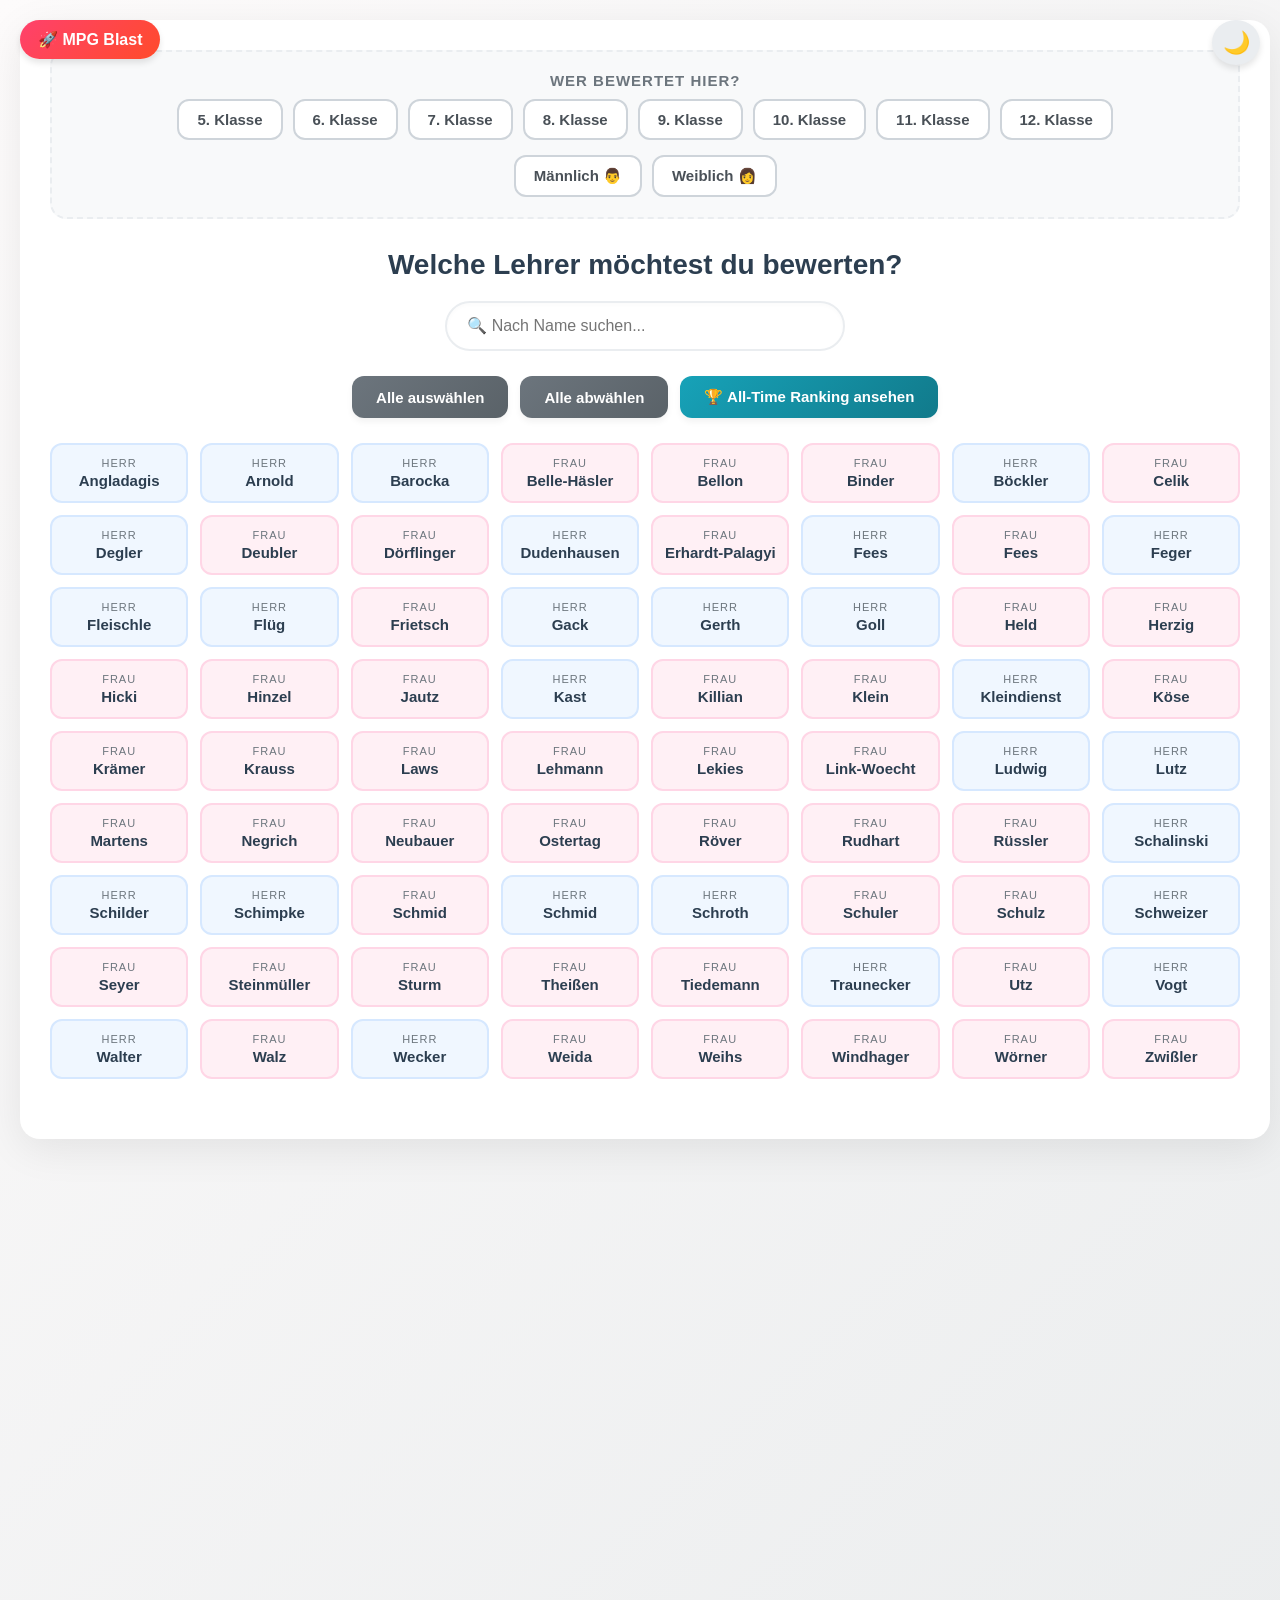
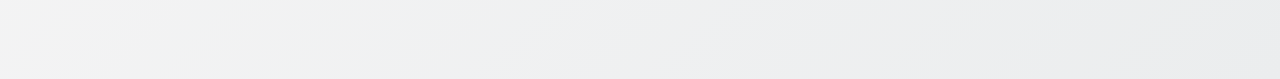
==== index.html @ b7e06cb5 "unlimited verläufe, add mpg blast, verlauf lsöchen ist puknte löschen MPG Blast Button: Oben links w" ====
<!DOCTYPE html>
<html lang="de">
<head>
    <meta charset="UTF-8">
    <meta name="viewport" content="width=device-width, initial-scale=1.0">
    <title>Lehrerranking MPG</title>
    <style>
        /* Modernes Basis-Design */
        body { 
            font-family: 'Segoe UI', Tahoma, Geneva, Verdana, sans-serif; 
            background: linear-gradient(135deg, #fdfbfb 0%, #ebedee 100%); 
            color: #333;
            text-align: center; 
            margin: 0; 
            padding: 20px; 
            padding-bottom: 60vh; 
            min-height: 100vh;
            transition: background 0.3s, color 0.3s;
        }
        
        .container { 
            max-width: 1500px; 
            width: 96%;
            background: white; 
            margin: auto; 
            padding: 30px; 
            border-radius: 20px; 
            box-shadow: 0 10px 40px rgba(0,0,0,0.08); 
            position: relative;
            transition: background 0.3s, box-shadow 0.3s;
        }

        #mpg-blast-link {
            position: absolute; top: 20px; left: 20px; text-decoration: none; font-weight: bold;
            background: linear-gradient(135deg, #ff416c, #ff4b2b); color: white;
            padding: 10px 18px; border-radius: 25px; box-shadow: 0 4px 6px rgba(0,0,0,0.1);
            transition: transform 0.3s, box-shadow 0.3s; z-index: 100;
        }
        #mpg-blast-link:hover { transform: scale(1.05); box-shadow: 0 6px 15px rgba(255, 65, 108, 0.3); }

        #dark-mode-toggle {
            position: absolute; top: 20px; right: 20px; border-radius: 50%; 
            width: 45px; height: 45px; border: none; background: #eaedf0; 
            font-size: 22px; cursor: pointer; transition: all 0.3s; 
            box-shadow: 0 4px 6px rgba(0,0,0,0.1); display: flex;
            align-items: center; justify-content: center; z-index: 100;
        }
        #dark-mode-toggle:hover { transform: scale(1.1); }
        
        h2 { color: #2c3e50; font-size: 28px; margin-bottom: 20px; margin-top: 10px; transition: color 0.3s;}

        /* Bewerter-Profil direkte Auswahl */
        .profile-section {
            background: #f8f9fa;
            border-radius: 16px;
            padding: 20px;
            margin-bottom: 30px;
            border: 2px dashed #eaedf0;
            transition: all 0.3s;
        }

        .profile-title { font-weight: 800; color: #6c757d; margin-bottom: 10px; font-size: 15px; text-transform: uppercase; letter-spacing: 1px; }
        
        .profile-group { display: flex; flex-wrap: wrap; justify-content: center; gap: 10px; margin-bottom: 15px; }
        .profile-group:last-child { margin-bottom: 0; }

        .profile-btn {
            padding: 10px 18px;
            font-size: 15px;
            font-weight: bold;
            color: #495057;
            background: #fff;
            border: 2px solid #ced4da;
            border-radius: 12px;
            cursor: pointer;
            transition: all 0.2s ease;
            user-select: none;
            -webkit-tap-highlight-color: transparent;
        }

        .profile-btn:hover { border-color: #adb5bd; transform: translateY(-2px); }
        .profile-btn.active {
            background: #007bff; color: white; border-color: #007bff;
            box-shadow: 0 4px 10px rgba(0,123,255,0.2);
        }

        /* Suchleiste mit X */
        .search-wrapper { position: relative; max-width: 400px; margin: 0 auto 25px auto; }
        #search-input {
            width: 100%; padding: 14px 40px 14px 20px; font-size: 16px; box-sizing: border-box;
            border: 2px solid #eaedf0; border-radius: 30px; outline: none;
            transition: all 0.3s ease; box-shadow: inset 0 2px 4px rgba(0,0,0,0.02);
        }
        #search-input:focus { border-color: #007bff; box-shadow: 0 0 15px rgba(0,123,255,0.15); }
        #clear-search {
            position: absolute; right: 15px; top: 50%; transform: translateY(-50%);
            font-size: 20px; color: #adb5bd; cursor: pointer; display: none;
            transition: color 0.2s; user-select: none;
        }
        #clear-search:hover { color: #dc3545; }

        /* Auswahl-Bereich */
        #selection-section { display: block; }
        .controls { margin-bottom: 25px; display: flex; justify-content: center; flex-wrap: wrap; gap: 12px; }
        
        .teacher-grid { display: grid; grid-template-columns: repeat(auto-fill, minmax(130px, 1fr)); gap: 12px; text-align: left; margin-bottom: 30px; }
        .teacher-item { padding: 12px 10px; border-radius: 12px; border: 2px solid transparent; display: flex; flex-direction: column; align-items: center; justify-content: center; gap: 3px; cursor: pointer; transition: transform 0.2s ease, box-shadow 0.2s ease, background 0.3s, border-color 0.3s; user-select: none; position: relative; -webkit-tap-highlight-color: transparent; }
        .teacher-item.male { background: #f0f7ff; border-color: #d6e8ff; }
        .teacher-item.female { background: #fff0f5; border-color: #ffd6e6; }
        @media (hover: hover) { .teacher-item:hover { transform: translateY(-2px); box-shadow: 0 4px 8px rgba(0,0,0,0.05); } }
        .teacher-item.male.selected { border-color: #007bff; background: #e0f0ff; box-shadow: 0 4px 12px rgba(0,123,255,0.2); }
        .teacher-item.female.selected { border-color: #e83e8c; background: #ffe6f0; box-shadow: 0 4px 12px rgba(232,62,140,0.2); }
        .teacher-item input[type="checkbox"] { display: none; }
        .teacher-prefix { font-size: 11px; color: #6c757d; text-transform: uppercase; letter-spacing: 1px; }
        .teacher-lastname { font-size: 15px; font-weight: 800; color: #2c3e50; text-align: center; word-break: break-word; transition: color 0.3s; }

        /* Ranking-Bereich */
        #ranking-section { display: none; margin-top: 40px; padding-top: 30px; border-top: 2px dashed #eaedf0; transition: border-color 0.3s; }
        
        .progress-container { width: 100%; max-width: 600px; height: 16px; background: #eaedf0; border-radius: 8px; margin: 0 auto 25px auto; overflow: hidden; box-shadow: inset 0 2px 5px rgba(0,0,0,0.05); transition: background 0.3s; }
        .progress-bar-fill { height: 100%; width: 0%; background: linear-gradient(90deg, #28a745, #34ce57); transition: width 0.4s cubic-bezier(0.25, 0.8, 0.25, 1); border-radius: 8px; }

        .battle-arena { display: flex; justify-content: center; align-items: stretch; gap: 35px; margin-top: 20px; opacity: 1; transition: opacity 0.3s ease; }
        .card { width: 45%; max-width: 450px; background: #fff; border: 2px solid #f8f9fa; border-radius: 20px; padding: 25px; box-shadow: 0 10px 30px rgba(0,0,0,0.06); display: flex; flex-direction: column; justify-content: space-between; transition: all 0.3s; }
        .big-name-display { height: 200px; display: flex; flex-direction: column; align-items: center; justify-content: center; border-radius: 16px; margin-bottom: 25px; border: 2px solid transparent; padding: 15px; transition: transform 0.2s ease, background 0.3s, border-color 0.3s; }
        .big-name-display.male { background: linear-gradient(135deg, #f0f7ff, #e0f0ff); border-color: #b8d4ff; }
        .big-name-display.female { background: linear-gradient(135deg, #fff0f5, #ffe6f0); border-color: #ffb8d4; }
        .big-name-display .prefix { font-size: 16px; color: #6c757d; margin-bottom: 5px; text-transform: uppercase; letter-spacing: 2px; }
        .big-name-display .last-name { font-size: 34px; font-weight: 900; color: #2c3e50; text-align: center; word-break: break-word; line-height: 1.1; transition: color 0.3s; }
        .big-name-display.male .last-name { color: #0056b3; }
        .big-name-display.female .last-name { color: #c2185b; }
        .flash-green { box-shadow: 0 0 35px rgba(40, 167, 69, 0.4) !important; transform: scale(1.03); border-color: #28a745 !important; }
        .vs { font-size: 28px; font-weight: 900; color: #adb5bd; display: flex; align-items: center; padding: 0 10px; transition: color 0.3s;}
        
        button { padding: 12px 24px; font-size: 15px; font-weight: bold; cursor: pointer; border: none; border-radius: 12px; transition: all 0.2s ease; outline: none; box-shadow: 0 4px 6px rgba(0,0,0,0.05); -webkit-tap-highlight-color: transparent; }
        @media (hover: hover) { button:hover { transform: translateY(-2px); } }
        .btn-vote { background: linear-gradient(135deg, #007bff, #0056b3); color: white; width: 100%; padding: 18px; font-size: 20px; margin-top: auto; border-radius: 14px; }
        @media (hover: hover) { .btn-vote:hover { box-shadow: 0 6px 15px rgba(0,123,255,0.3); } }
        .btn-secondary { background: linear-gradient(135deg, #6c757d, #5a6268); color: white; }
        .btn-info { background: linear-gradient(135deg, #17a2b8, #117a8b); color: white; }
        .btn-warning { background: linear-gradient(135deg, #ffc107, #e0a800); color: #333; }
        .btn-success { background: linear-gradient(135deg, #28a745, #1e7e34); color: white; }
        @media (hover: hover) { .btn-success:hover { box-shadow: 0 6px 15px rgba(40,167,69,0.3); } }
        .btn-danger { background: linear-gradient(135deg, #dc3545, #c82333); color: white; }
        
        .action-buttons { margin-top: 35px; display: flex; justify-content: center; flex-wrap: wrap; gap: 15px; }
        .action-buttons button { padding: 15px 25px; font-size: 16px; }

        /* Ergebnisse Layout */
        #results-screen { display: none; }
        .results-wrapper { display: flex; gap: 40px; align-items: flex-start; margin-top: 20px; text-align: left; }
        @media (max-width: 1050px) {
            .results-wrapper { flex-direction: column; }
            .battle-arena { flex-direction: column; align-items: center; }
            .card { width: 100%; max-width: 100%; }
            .top10-sidebar { width: 100%; flex: auto; }
        }

        /* Top 10 Sidebar modernisiert */
        .top10-sidebar {
            flex: 0 0 450px; background: #fffdf5; border: 4px solid #ffd700; 
            border-radius: 20px; padding: 25px; box-shadow: 0 10px 30px rgba(255, 215, 0, 0.15); box-sizing: border-box; transition: all 0.3s;
        }
        .top10-sidebar h3 { color: #b8860b; margin-top: 0; border-bottom: 2px solid #fdeaa8; padding-bottom: 15px; text-align: center; font-size: 22px; transition: all 0.3s;}
        
        .top10-list { list-style: none; padding: 0; margin: 0; }
        .top10-list li {
            display: flex; align-items: center; justify-content: space-between;
            padding: 14px 15px; border: 1px solid #eaedf0; gap: 10px; font-weight: bold;
            border-radius: 12px; margin-bottom: 10px; background: #ffffff; 
            box-shadow: 0 2px 8px rgba(0,0,0,0.02); transition: all 0.3s;
        }
        .top10-list li:last-child { margin-bottom: 0; }
        
        .top10-list li.rank-1 { border: 2px solid #ffd700; background: linear-gradient(135deg, #fffcf0, #ffffff); margin-bottom: 20px; padding: 18px 15px; transform: scale(1.02); box-shadow: 0 6px 15px rgba(255, 215, 0, 0.2); }
        .top10-list li.rank-2 { border-left: 5px solid #c0c0c0; margin-bottom: 15px; }
        .top10-list li.rank-3 { border-left: 5px solid #cd7f32; margin-bottom: 20px; }

        .top10-list .rank { font-size: 16px; width: 45px; text-align: left; color: #b8860b; }
        .top10-list li.rank-1 .rank { font-size: 22px; } 
        .top10-list .name { flex-grow: 1; font-size: 16px; transition: color 0.3s;}
        .top10-list li.rank-1 .name { font-size: 18px; color: #855a00; }
        
        .top10-list .stats { display: flex; gap: 8px; font-size: 14px; padding: 5px 0; align-items: center;}
        .stat-wins { display: inline-block; width: 45px; text-align: left; color: #28a745; }
        .stat-losses { display: inline-block; width: 45px; text-align: left; color: #dc3545; }
        .stat-quote { display: inline-block; width: 45px; text-align: right; color: #2c3e50; font-weight: 900; }

        /* HAUPTTABELLE */
        .full-list-main {
            flex: 1; background: #fff; border: 1px solid #eaedf0; border-radius: 16px;
            padding: 25px; width: 100%; box-sizing: border-box; box-shadow: 0 4px 15px rgba(0,0,0,0.03); overflow-x: auto;
            transition: all 0.3s ease;
        }

        .all-time-glow {
            border: 3px solid #ffd700 !important;
            background: linear-gradient(180deg, #fffdf5 0%, #ffffff 100%) !important;
            animation: subtleGlow 2.5s infinite alternate;
        }
        @keyframes subtleGlow {
            from { box-shadow: 0 0 15px rgba(255, 215, 0, 0.15); }
            to { box-shadow: 0 0 35px rgba(255, 215, 0, 0.35); }
        }
        
        .results-table { width: 100%; border-collapse: separate; border-spacing: 0 6px; margin-top: 10px; table-layout: fixed; }
        
        .results-table th, .results-table td {
            box-sizing: border-box; padding: 14px 8px; text-align: center; vertical-align: middle; 
            overflow: hidden; text-overflow: ellipsis; white-space: nowrap; transition: background 0.3s, color 0.3s, border-color 0.3s;
        }
        
        .results-table th { 
            background: #f8f9fa; color: #6c757d; font-size: 14px; font-weight: bold;
            border-top: 1px solid #eaedf0; border-bottom: 1px solid #eaedf0; cursor: default; 
        }
        
        .results-table th.sortable { cursor: pointer; }
        .results-table th.sortable:not(.active-sort):hover { background: #e9ecef; color: #333; }
        
        .results-table th.active-sort { background: #e0f0ff; color: #007bff; font-weight: 900; border-color: #b8daff;}
        .results-table th.active-sort:hover { background: #e0f0ff; color: #007bff; }
        .results-table th.active-sort.desc::after { content: ' ↓'; font-size: 14px; } 
        .results-table th.active-sort.asc::after { content: ' ↑'; font-size: 14px; } 

        .results-table th.name-header { text-align: left; padding-left: 15px; }
        .results-table th:first-child { border-left: 1px solid #eaedf0; border-top-left-radius: 10px; border-bottom-left-radius: 10px; }
        .results-table th:last-child { border-right: 1px solid #eaedf0; border-top-right-radius: 10px; border-bottom-right-radius: 10px; }
        
        .results-table td { 
            background: #ffffff; border-top: 1px solid #eaedf0; border-bottom: 1px solid #eaedf0; 
            font-size: 16px; font-weight: 600; color: #2c3e50; 
        }
        .results-table td.name-col { text-align: left; padding-left: 15px; font-size: 17px; } 
        
        .results-table td:first-child { border-left: 1px solid #eaedf0; border-top-left-radius: 10px; border-bottom-left-radius: 10px; font-weight: bold; color: #6c757d;}
        .results-table td:last-child { border-right: 1px solid #eaedf0; border-top-right-radius: 10px; border-bottom-right-radius: 10px; }
        
        .results-table tbody tr { transition: transform 0.2s ease, box-shadow 0.2s ease; }
        .results-table tbody tr:hover { transform: translateY(-2px); box-shadow: 0 6px 15px rgba(0,0,0,0.06); position: relative; z-index: 10; }
        
        .results-table tr.rank-row-1 td { background: #fffcf0; border-color: #fdeaa8; }
        .results-table tr.rank-row-1 td:first-child { border-left: 6px solid #ffd700; }
        .results-table tr.rank-row-1 td.name-col { color: #b8860b; font-weight: 900; font-size: 19px; }

        .results-table tr.rank-row-2 td { background: #f8f9fa; border-color: #e9ecef; }
        .results-table tr.rank-row-2 td:first-child { border-left: 6px solid #c0c0c0; }

        .results-table tr.rank-row-3 td { background: #fffaf6; border-color: #fcece0; }
        .results-table tr.rank-row-3 td:first-child { border-left: 6px solid #cd7f32; }

        .score-positive { color: #28a745; } .score-negative { color: #dc3545; } .score-neutral { color: #6c757d; }

        @media (max-width: 768px) {
            .results-table th, .results-table td { padding: 12px 4px; font-size: 13px; }
            .results-table td.name-col { font-size: 14px; padding-left: 8px;}
            .results-table tr.rank-row-1 td.name-col { font-size: 15px; }
            .hide-mobile { display: none; } 
        }

        /* Admin Bereich */
        #admin-screen { display: none; text-align: left; }
        .admin-grid { display: grid; grid-template-columns: repeat(auto-fill, minmax(300px, 1fr)); gap: 15px; margin-bottom: 30px; max-height: 50vh; overflow-y: auto; padding-right: 10px; }
        .admin-item { background: #f8f9fa; padding: 15px; border-radius: 12px; display: flex; flex-direction: column; gap: 8px; border: 1px solid #dee2e6; transition: background 0.3s, border-color 0.3s;}
        .admin-item input[type="text"], .admin-item input[type="number"] { padding: 10px; border: 1px solid #ccc; border-radius: 8px; font-size: 14px; outline: none; transition: background 0.3s, color 0.3s, border-color 0.3s;}
        .admin-item input[type="text"] { width: calc(100% - 22px); }
        .admin-item input[type="number"] { padding: 8px; width: 100%; box-sizing: border-box; }
        .secret-trigger { cursor: text; }
        .info-trigger { cursor: pointer; user-select: none; }

        .history-list { margin-top: 20px; max-height: 500px; overflow-y: auto; background: #f8f9fa; border: 1px solid #dee2e6; border-radius: 12px; padding: 15px; transition: background 0.3s, border-color 0.3s;}
        .history-item { padding: 15px 10px; border-bottom: 1px solid #dee2e6; font-size: 14px; transition: border-color 0.3s;}
        .history-item:last-child { border-bottom: none; }
        .history-date { color: #007bff; font-weight: bold; }

        /* --- DARK MODE STYLES (GOLD & GLOW EDITION) --- */
        body.dark-mode { background: #121212; color: #e0e0e0; }
        body.dark-mode .container { background: #1e1e1e; box-shadow: 0 10px 50px rgba(0,0,0,0.8); }
        body.dark-mode h2, body.dark-mode h3 { color: #f8f9fa; }
        body.dark-mode .profile-section { background: #242424; border-color: #444; }
        body.dark-mode .profile-title { color: #adb5bd; }
        body.dark-mode .profile-btn { background: #2c2c2c; color: #e0e0e0; border-color: #555; }
        body.dark-mode .profile-btn:hover { border-color: #888; }
        body.dark-mode .profile-btn.active { background: #007bff; color: white; border-color: #007bff; box-shadow: 0 0 15px rgba(0,123,255,0.4); }
        body.dark-mode #search-input { background: #2c2c2c; color: #e0e0e0; border-color: #444; }
        body.dark-mode #search-input:focus { border-color: #ffd700; box-shadow: 0 0 15px rgba(255, 215, 0, 0.3); }
        body.dark-mode #mpg-blast-link { box-shadow: 0 4px 10px rgba(0,0,0,0.5); border: 1px solid #ff4b2b;}
        
        /* Lehrer Auswahl - Gold Glow */
        body.dark-mode .teacher-item.male { background: #1c2b3a; border-color: #2a3f54; }
        body.dark-mode .teacher-item.female { background: #3a1c27; border-color: #542a3a; }
        body.dark-mode .teacher-lastname { color: #f8f9fa; }
        
        body.dark-mode .teacher-item.male.selected,
        body.dark-mode .teacher-item.female.selected { 
            background: rgba(255, 215, 0, 0.1); 
            border-color: #ffd700; 
            box-shadow: 0 0 15px rgba(255, 215, 0, 0.4); 
            transform: translateY(-2px);
        }

        body.dark-mode .progress-container { background: #333; }
        body.dark-mode .progress-bar-fill { background: linear-gradient(90deg, #b8860b, #ffd700); box-shadow: 0 0 10px rgba(255, 215, 0, 0.5); }
        
        /* Duell Arena - Gold Hover & Vote */
        body.dark-mode .card { background: #242424; border-color: #333; transition: all 0.3s ease; }
        body.dark-mode .card:hover { box-shadow: 0 0 25px rgba(255, 215, 0, 0.2); border-color: rgba(255, 215, 0, 0.4); transform: translateY(-4px); }
        
        body.dark-mode .big-name-display.male { background: linear-gradient(135deg, #1c2b3a, #244163); border-color: #2a3f54; }
        body.dark-mode .big-name-display.female { background: linear-gradient(135deg, #3a1c27, #63243d); border-color: #542a3a; }
        body.dark-mode .big-name-display .last-name { color: #f8f9fa; text-shadow: 0 2px 4px rgba(0,0,0,0.5); }
        body.dark-mode .big-name-display.male .last-name { color: #8cb4f5; }
        body.dark-mode .big-name-display.female .last-name { color: #f58cb4; }
        
        body.dark-mode .vs { color: #666; text-shadow: 0 0 10px rgba(255,255,255,0.1); }
        
        /* Goldener Vote-Button in Dark Mode */
        body.dark-mode .btn-vote { 
            background: linear-gradient(135deg, #3a321a, #2a2412); 
            color: #ffd700; 
            border: 1px solid #b8860b; 
            box-shadow: inset 0 0 10px rgba(255,215,0,0.1);
            transition: all 0.3s;
        }
        body.dark-mode .btn-vote:hover { 
            background: linear-gradient(135deg, #ffd700, #ffb300); 
            color: #121212; 
            box-shadow: 0 0 20px rgba(255, 215, 0, 0.6); 
            border-color: #fff;
        }

        /* Goldener Blitz beim Abstimmen */
        body.dark-mode .flash-green { 
            box-shadow: 0 0 40px rgba(255, 215, 0, 0.7) !important; 
            border-color: #ffd700 !important; 
            transform: scale(1.05);
            background: rgba(255, 215, 0, 0.05);
        }
        
        /* Ergebnisse in Gold */
        body.dark-mode .top10-sidebar { background: #2a281e; border-color: #ffd700; box-shadow: 0 0 20px rgba(255, 215, 0, 0.15); }
        body.dark-mode .top10-sidebar h3 { color: #ffd700; border-bottom-color: #665500; text-shadow: 0 0 10px rgba(255,215,0,0.3); }
        body.dark-mode .top10-list li { background: #2c2c2c; border-color: #444; color: #e0e0e0; }
        body.dark-mode .top10-list li.rank-1 { background: linear-gradient(135deg, #3a321a, #2a2412); border-color: #ffd700; box-shadow: 0 0 15px rgba(255, 215, 0, 0.3); }
        body.dark-mode .top10-list .name { color: #e0e0e0; }
        body.dark-mode .top10-list li.rank-1 .name { color: #ffd700; text-shadow: 0 0 5px rgba(255,215,0,0.4); }
        
        body.dark-mode .full-list-main { background: #1e1e1e; border-color: #444; }
        
        body.dark-mode .all-time-glow {
            border: 3px solid #ffd700 !important;
            background: #1e1e1e !important;
            animation: darkGoldGlow 2.5s infinite alternate;
        }
        @keyframes darkGoldGlow {
            from { box-shadow: 0 0 10px rgba(255, 215, 0, 0.1); }
            to { box-shadow: 0 0 30px rgba(255, 215, 0, 0.4); }
        }

        body.dark-mode .results-table th { background: #2c2c2c; color: #adb5bd; border-color: #444; }
        body.dark-mode .results-table th.sortable:not(.active-sort):hover { background: #3a3a3a; color: #fff; }
        body.dark-mode .results-table td { background: #242424; color: #e0e0e0; border-color: #444; }
        body.dark-mode .results-table td.name-col { color: #e0e0e0; }
        body.dark-mode .results-table th.active-sort { background: #2a2412; color: #ffd700; border-color: #b8860b; }
        body.dark-mode .results-table th.active-sort:hover { background: #2a2412; }
        
        body.dark-mode .results-table tr.rank-row-1 td { background: #2a281e; border-color: #665500; }
        body.dark-mode .results-table tr.rank-row-1 td.name-col { color: #ffd700; text-shadow: 0 0 5px rgba(255,215,0,0.4); }
        body.dark-mode .results-table tr.rank-row-2 td { background: #242424; border-color: #444; }
        body.dark-mode .results-table tr.rank-row-3 td { background: #28211a; border-color: #553311; }
        
        body.dark-mode .admin-item { background: #2c2c2c; border-color: #444; }
        body.dark-mode .admin-item input { background: #333; border-color: #555; color: #e0e0e0; }
        body.dark-mode .history-list { background: #2c2c2c; border-color: #444; }
        body.dark-mode .history-item { border-color: #444; }
        body.dark-mode #dark-mode-toggle { background: #2c2c2c; color: #fff; border: 1px solid #555; }
        
    </style>
</head>
<body>

<a href="bb.html" id="mpg-blast-link" title="Zu MPG Blast wechseln">🚀 MPG Blast</a>
<button id="dark-mode-toggle" onclick="toggleDarkMode()" title="Dark Mode umschalten">🌙</button>

<div class="container">
    <div id="main-view">
        <div class="profile-section">
            <div class="profile-title">Wer bewertet hier?</div>
            <div class="profile-group" id="grade-group">
                <div class="profile-btn" data-type="grade" data-val="5">5. Klasse</div>
                <div class="profile-btn" data-type="grade" data-val="6">6. Klasse</div>
                <div class="profile-btn" data-type="grade" data-val="7">7. Klasse</div>
                <div class="profile-btn" data-type="grade" data-val="8">8. Klasse</div>
                <div class="profile-btn" data-type="grade" data-val="9">9. Klasse</div>
                <div class="profile-btn" data-type="grade" data-val="10">10. Klasse</div>
                <div class="profile-btn" data-type="grade" data-val="11">11. Klasse</div>
                <div class="profile-btn" data-type="grade" data-val="12">12. Klasse</div>
            </div>
            <div class="profile-group" id="gender-group">
                <div class="profile-btn" data-type="gender" data-val="Männlich">Männlich 👨</div>
                <div class="profile-btn" data-type="gender" data-val="Weiblich">Weiblich 👩</div>
            </div>
        </div>

        <div id="selection-section">
            <h2><span id="trigger-welche" class="secret-trigger">Welche</span> <span id="trigger-lehrer" class="secret-trigger">Lehrer</span> möchtest du bewerten?</h2>
            
            <div class="search-wrapper">
                <input type="text" id="search-input" placeholder="🔍 Nach Name suchen..." oninput="filterTeachers()">
                <span id="clear-search" onclick="clearSearch()" title="Suche löschen">✖</span>
            </div>

            <div class="controls">
                <button class="btn-secondary" onclick="selectAll(true)">Alle auswählen</button>
                <button class="btn-secondary" onclick="selectAll(false)">Alle abwählen</button>
                <button class="btn-info" onclick="showAllTimeOnly()">🏆 All-Time Ranking ansehen</button>
            </div>
            
            <div class="teacher-grid" id="teacher-grid"></div>
        </div>

        <div id="ranking-section">
            <h2>Wer ist besser<span id="trigger-stats" class="info-trigger">?</span></h2>
            
            <div id="duel-stats" style="display: none; color: #007bff; font-weight: bold; font-size: 15px; margin-top: -10px; margin-bottom: 10px;">
                📊 Absolviert: <span id="stat-done">0</span> | Logisch noch übrig: <span id="stat-left">0</span>
            </div>

            <div class="progress-container" id="progress-container">
                <div class="progress-bar-fill" id="progress-bar-fill"></div>
            </div>

            <div id="all-done-msg" style="display: none; color: #28a745; font-size: 20px; font-weight: bold; margin: 30px 0;">
                🎉 Alle Kombinationen wurden bewertet! Weiterleitung läuft... 🎉
            </div>

            <div class="battle-arena" id="arena">
                <div class="card" id="card-a">
                    <div class="big-name-display" id="display-a">
                        <div class="prefix" id="prefix-a">Herr</div>
                        <div class="last-name" id="lastname-a">Mustermann</div>
                    </div>
                    <button class="btn-vote" id="btn-a" onclick="vote('A')">Wählen</button>
                </div>
                
                <div class="vs">VS</div>
                
                <div class="card" id="card-b">
                    <div class="big-name-display" id="display-b">
                        <div class="prefix" id="prefix-b">Frau</div>
                        <div class="last-name" id="lastname-b">Musterfrau</div>
                    </div>
                    <button class="btn-vote" id="btn-b" onclick="vote('B')">Wählen</button>
                </div>
            </div>

            <div class="action-buttons" id="action-buttons-container">
                <button class="btn-info" id="btn-undo" style="display: none;" onclick="undoLastVote()">↶ Rückgängig</button>
                <button class="btn-secondary" id="btn-skip" onclick="vote('SKIP')">Überspringen</button>
                <button class="btn-warning" id="btn-tie" onclick="vote('TIE')">Gleichwertig</button>
                <button class="btn-success" onclick="showResults()">Aktuelles Ergebnis ansehen</button>
            </div>
        </div>
    </div>

    <div id="admin-screen">
        <h2 style="text-align: center;">Admin Bereich 🛠️</h2>
        <div style="text-align: center; margin-bottom: 25px;">
            <button class="btn-danger" onclick="resetAllTimeStats()">⚠️ Gesamte All-Time Statistik auf 0 zurücksetzen</button>
        </div>
        
        <h3 style="border-bottom: 2px solid #eaedf0; padding-bottom: 10px;">Lehrer Daten bearbeiten</h3>
        <div class="admin-grid" id="admin-grid"></div>
        
        <h3 style="border-bottom: 2px solid #eaedf0; padding-bottom: 10px; margin-top: 40px;">Verlauf der letzten Runden</h3>
        <div style="text-align: right; margin-bottom: 10px;">
            <button class="btn-secondary" onclick="clearHistory()" style="padding: 8px 15px; font-size: 14px;">🗑️ Gesamten Verlauf leeren</button>
        </div>
        <div class="history-list" id="history-list"></div>

        <div class="action-buttons" style="margin-top: 40px;">
            <button class="btn-success" onclick="saveAdminChanges()">Änderungen speichern & Zurück</button>
            <button class="btn-secondary" onclick="closeAdmin()">Abbrechen</button>
        </div>
    </div>

    <div id="results-screen">
        <h1 id="results-main-title">🏆 Lehrer Ranking 🏆</h1>
        <div class="results-wrapper">
            <div class="top10-sidebar" id="sidebar-container">
                <h3>⭐ Die Top 10 der Schule ⭐</h3>
                <ul class="top10-list" id="top10-list"></ul>
            </div>
            <div class="full-list-main" id="main-list-container">
                <h3 id="main-list-title" style="margin-top: 0; border-bottom: 2px solid #eaedf0; padding-bottom: 15px; color: inherit; font-size: 22px;">
                    Dein persönliches Ranking (Diese Runde)
                </h3>
                <table class="results-table">
                    <thead>
                        <tr>
                            <th style="width: 6%;">#</th>
                            <th id="th-name" class="name-header sortable" style="width: 32%;" onclick="sortResults('name')">Name</th>
                            <th id="th-wins" class="sortable" style="width: 12%;" onclick="sortResults('wins')">👍<span class="hide-mobile"> Siege</span></th>
                            <th id="th-losses" class="sortable" style="width: 12%;" onclick="sortResults('losses')">👎<span class="hide-mobile"> Niederl.</span></th>
                            <th style="width: 10%;">🤝<span class="hide-mobile"> Remis</span></th>
                            <th id="th-diff" class="sortable" style="width: 12%;" onclick="sortResults('diff')">+/-<span class="hide-mobile"> Diff</span></th>
                            <th id="th-winrate" class="sortable active-sort desc" style="width: 16%;" onclick="sortResults('winrate')">📊 Quote</th>
                        </tr>
                    </thead>
                    <tbody id="full-result-list"></tbody>
                </table>
            </div>
        </div>
        <div style="margin-top: 40px;">
            <button class="btn-success" style="padding: 15px 40px; font-size: 18px;" onclick="location.reload()">Zurück zur Startseite</button>
        </div>
    </div>
</div>

<script>
    // --- DARK MODE LOGIK ---
    let isDarkMode = localStorage.getItem('lehrerRankingDarkMode') === 'true';
    const darkModeBtn = document.getElementById('dark-mode-toggle');
    
    if(isDarkMode) {
        document.body.classList.add('dark-mode');
        darkModeBtn.innerText = '☀️';
    } else {
        darkModeBtn.innerText = '🌙';
    }

    function toggleDarkMode() {
        isDarkMode = !isDarkMode;
        if(isDarkMode) {
            document.body.classList.add('dark-mode');
            darkModeBtn.innerText = '☀️';
        } else {
            document.body.classList.remove('dark-mode');
            darkModeBtn.innerText = '🌙';
        }
        localStorage.setItem('lehrerRankingDarkMode', isDarkMode);
    }

    // --- DATEN ---
    let allTeachers = [
        { id: 1, name: "Herr Angladagis" }, { id: 2, name: "Herr Arnold" }, { id: 3, name: "Herr Barocka" },
        { id: 4, name: "Frau Belle-Häsler" }, { id: 5, name: "Frau Bellon" }, { id: 6, name: "Frau Binder" },
        { id: 7, name: "Herr Böckler" }, { id: 8, name: "Frau Celik" }, { id: 9, name: "Herr Degler" },
        { id: 10, name: "Frau Deubler" }, { id: 11, name: "Frau Dörflinger" }, { id: 12, name: "Herr Dudenhausen" },
        { id: 13, name: "Frau Erhardt-Palagyi" }, { id: 14, name: "Herr Fees" }, { id: 15, name: "Frau Fees" },
        { id: 16, name: "Herr Feger" }, { id: 17, name: "Herr Fleischle" }, { id: 18, name: "Herr Flüg" },
        { id: 19, name: "Frau Frietsch" }, { id: 20, name: "Herr Gack" }, { id: 21, name: "Herr Gerth" },
        { id: 22, name: "Herr Goll" }, { id: 23, name: "Frau Held" }, { id: 24, name: "Frau Herzig" },
        { id: 25, name: "Frau Hicki" }, { id: 26, name: "Frau Hinzel" }, { id: 27, name: "Frau Jautz" },
        { id: 28, name: "Herr Kast" }, { id: 29, name: "Frau Killian" }, { id: 30, name: "Frau Klein" },
        { id: 31, name: "Herr Kleindienst" }, { id: 32, name: "Frau Köse" }, { id: 33, name: "Frau Krämer" },
        { id: 34, name: "Frau Krauss" }, { id: 35, name: "Frau Laws" }, { id: 36, name: "Frau Lehmann" },
        { id: 37, name: "Frau Lekies" }, { id: 38, name: "Frau Link-Woecht" }, { id: 39, name: "Herr Ludwig" },
        { id: 40, name: "Herr Lutz" }, { id: 41, name: "Frau Martens" }, { id: 42, name: "Frau Negrich" },
        { id: 43, name: "Frau Neubauer" }, { id: 44, name: "Herr Walter" }, { id: 45, name: "Herr Wecker" },
        { id: 46, name: "Frau Walz" }, { id: 47, name: "Frau Weida" }, { id: 48, name: "Frau Weihs" },
        { id: 49, name: "Frau Wörner" }, { id: 50, name: "Frau Windhager" }, { id: 51, name: "Frau Zwißler" },
        { id: 52, name: "Frau Ostertag" }, { id: 53, name: "Frau Röver" }, { id: 54, name: "Frau Rudhart" },
        { id: 55, name: "Herr Schalinski" }, { id: 56, name: "Frau Rüssler" }, { id: 57, name: "Herr Schilder" },
        { id: 58, name: "Herr Schimpke" }, { id: 59, name: "Frau Schmid" }, { id: 60, name: "Frau Steinmüller" },
        { id: 61, name: "Herr Schmid" }, { id: 62, name: "Herr Schroth" }, { id: 63, name: "Frau Schuler" },
        { id: 64, name: "Frau Schulz" }, { id: 65, name: "Herr Schweizer" }, { id: 66, name: "Frau Seyer" },
        { id: 67, name: "Frau Sturm" }, { id: 68, name: "Frau Theißen" }, { id: 69, name: "Frau Tiedemann" },
        { id: 70, name: "Herr Traunecker" }, { id: 71, name: "Frau Utz" }, { id: 72, name: "Herr Vogt" }
    ];

    function getLastName(fullName) { return fullName.replace(/^(Herr|Frau)\s+/i, '').trim(); }
    function getPrefix(fullName) { const match = fullName.match(/^(Herr|Frau)/i); return match ? match[1] : ''; }
    function getGenderClass(fullName) { return getPrefix(fullName) === 'Herr' ? 'male' : (getPrefix(fullName) === 'Frau' ? 'female' : ''); }

    allTeachers.sort((a, b) => getLastName(a.name).localeCompare(getLastName(b.name)));

    // --- Profil Logik (Bleibt LOKAL, da Nutzer-spezifisch) ---
    let userProfile = { grade: "Unbekannt", gender: "Unbekannt" };

    function initProfileButtons() {
        const savedProfile = JSON.parse(localStorage.getItem('evaluatorProfile'));
        if (savedProfile) {
            userProfile = savedProfile;
        }
        document.querySelectorAll('.profile-btn').forEach(btn => {
            if (btn.dataset.type === 'grade' && btn.dataset.val === userProfile.grade) btn.classList.add('active');
            if (btn.dataset.type === 'gender' && btn.dataset.val === userProfile.gender) btn.classList.add('active');

            btn.addEventListener('click', () => {
                const type = btn.dataset.type; const val = btn.dataset.val;
                document.querySelectorAll(`.profile-btn[data-type="${type}"]`).forEach(b => b.classList.remove('active'));
                btn.classList.add('active');
                userProfile[type] = val;
                localStorage.setItem('evaluatorProfile', JSON.stringify(userProfile));
            });
        });
    }

    // --- Runden Historie ---
    let roundHistory = []; // Wird jetzt vom Server geladen
    let currentSessionDuelsLog = []; 
    let voteHistoryStack = []; 

    function saveRoundToHistory(sessionDelta) {
        let sessionWinner = "Niemand";
        if (selectedTeachers.length > 0) {
            let sortedSession = [...selectedTeachers].sort((a, b) => b.winrate - a.winrate || b.wins - a.wins);
            sessionWinner = sortedSession[0].name;
        }
        const roundData = {
            id: Date.now(),
            date: new Date().toLocaleString('de-DE'),
            grade: userProfile.grade, gender: userProfile.gender,
            duelsCount: duelsPlayed, winner: sessionWinner,
            delta: sessionDelta, logs: currentSessionDuelsLog
        };
        roundHistory.unshift(roundData); 
        // Linit auf 50 Runden wurde hier entfernt, sodass es unbegrenzt weiter speichert
    }

    function toggleHistoryDetails(id) {
        const detailsDiv = document.getElementById(`details-${id}`);
        detailsDiv.style.display = detailsDiv.style.display === 'none' ? 'block' : 'none';
    }

    function deleteRound(roundId) {
        if(!confirm("Möchtest du diese Runde wirklich löschen? Die Punkte werden von der All-Time Statistik abgezogen.")) return;
        let roundIndex = roundHistory.findIndex(r => r.id === roundId);
        if(roundIndex === -1) return;
        let round = roundHistory[roundIndex];
        
        for(let tId in round.delta) {
            if(globalStats[tId]) {
                globalStats[tId].wins = Math.max(0, globalStats[tId].wins - round.delta[tId].wins);
                globalStats[tId].losses = Math.max(0, globalStats[tId].losses - round.delta[tId].losses);
                globalStats[tId].ties = Math.max(0, globalStats[tId].ties - round.delta[tId].ties);
                globalStats[tId].diff = globalStats[tId].wins - globalStats[tId].losses;
                let total = globalStats[tId].wins + globalStats[tId].losses + globalStats[tId].ties;
                globalStats[tId].winrate = total > 0 ? (globalStats[tId].wins / total) * 100 : 0;
            }
        }
        
        roundHistory.splice(roundIndex, 1);
        saveServerStats(); // NEU: Sendet Löschung ans Backend
        renderAdminGrid(); renderHistoryList();
    }

    function renderHistoryList() {
        const list = document.getElementById('history-list'); list.innerHTML = '';
        if (roundHistory.length === 0) {
            list.innerHTML = `<div class="history-item" style="color:${isDarkMode?'#aaa':'#666'}; text-align:center;">Noch keine Runden gespielt.</div>`; return;
        }
        roundHistory.forEach(r => {
            const div = document.createElement('div'); div.className = 'history-item';
            let logsHtml = (r.logs || []).map(log => `<div style="padding: 3px 0; border-bottom: 1px dashed #eee;">${log}</div>`).join('');
            if(!logsHtml) logsHtml = "<div>Keine spezifischen Duelle aufgezeichnet.</div>";
            div.innerHTML = `
                <div style="display:flex; justify-content: space-between; align-items: center;">
                    <div>
                        <span class="history-date">${r.date}</span> | 
                        <strong>Bewerter:</strong> Klasse ${r.grade} (${r.gender}) | 
                        <strong>Duelle:</strong> ${r.duelsCount} | 
                        <strong>Platz 1:</strong> 🏆 ${r.winner}
                    </div>
                    <div>
                        <button class="btn-info" style="padding: 6px 12px; font-size: 13px;" onclick="toggleHistoryDetails(${r.id})">Details / Bearbeiten</button>
                    </div>
                </div>
                <div id="details-${r.id}" style="display:none; margin-top: 15px; padding: 15px; background: ${isDarkMode?'#1e1e1e':'#fff'}; border: 1px solid #dee2e6; border-radius: 8px;">
                    <h4 style="margin-top:0; margin-bottom:10px; font-size: 14px; color: ${isDarkMode?'#e0e0e0':'#495057'};">Abgestimmte Duelle:</h4>
                    <div style="font-size: 13px; color: ${isDarkMode?'#aaa':'#666'}; max-height: 200px; overflow-y: auto; margin-bottom: 15px; background: ${isDarkMode?'#2a2a2a':'#f8f9fa'}; padding: 10px; border-radius: 6px;">
                        ${logsHtml}
                    </div>
                    <button class="btn-danger" style="padding: 8px 15px; font-size: 13px;" onclick="deleteRound(${r.id})">🗑️ Diese Runde komplett löschen (Punkte abziehen)</button>
                </div>
            `;
            list.appendChild(div);
        });
    }

    function clearHistory() {
        if(confirm("Möchtest du den gesamten Runden-Verlauf wirklich löschen? ACHTUNG: Dabei werden auch alle dazugehörigen Punkte aus der All-Time Statistik abgezogen!")) {
            
            // Jeden Punkt aus den Runden abziehen
            roundHistory.forEach(round => {
                if(round.delta) {
                    for(let tId in round.delta) {
                        if(globalStats[tId]) {
                            globalStats[tId].wins = Math.max(0, globalStats[tId].wins - round.delta[tId].wins);
                            globalStats[tId].losses = Math.max(0, globalStats[tId].losses - round.delta[tId].losses);
                            globalStats[tId].ties = Math.max(0, globalStats[tId].ties - (round.delta[tId].ties || 0));
                            globalStats[tId].diff = globalStats[tId].wins - globalStats[tId].losses;
                            let total = globalStats[tId].wins + globalStats[tId].losses + globalStats[tId].ties;
                            globalStats[tId].winrate = total > 0 ? (globalStats[tId].wins / total) * 100 : 0;
                        }
                    }
                }
            });

            roundHistory = [];
            saveServerStats(); // Speichert die genullten Stats und den leeren Verlauf
            renderHistoryList();
            renderAdminGrid(); // Aktualisiert die Zahlen direkt im Admin Panel
        }
    }

    let selectedTeachers = []; let matchups = []; let knownResults = {}; 
    let currentMatch = null; let isVoting = false; 
    let currentSortType = 'winrate'; let sortAscending = false; 
    let isAllTimeOnlyMode = false; let duelsPlayed = 0; 

    // --- GLOBALE STATS & DATEN (Vom Server) ---
    let globalStats = {};

    async function loadServerStats() {
        try {
            const response = await fetch('/api/stats');
            if (response.ok) {
                const data = await response.json();
                
                // Prüfen, ob es das neue "große Paket" ist
                if(data.stats) {
                    globalStats = data.stats;
                    roundHistory = data.history || [];
                    const customNames = data.customData || {};
                    
                    // Geänderte Namen anwenden
                    allTeachers.forEach(t => { if (customNames[t.id]) t.name = customNames[t.id].name; });
                    allTeachers.sort((a, b) => getLastName(a.name).localeCompare(getLastName(b.name)));
                } else {
                    // Falls noch alte Daten (nur Stats) auf dem Server liegen
                    globalStats = data || {};
                    roundHistory = [];
                }
            } else {
                globalStats = {}; 
            }
        } catch (e) {
            console.error("Konnte nicht vom Server laden, nutze leere Stats", e);
            globalStats = {};
        }

        allTeachers.forEach(t => {
            knownResults[t.id] = {};
            if (!globalStats[t.id]) globalStats[t.id] = { wins: 0, losses: 0, ties: 0, diff: 0, winrate: 0 };
            if (globalStats[t.id].ties === undefined) globalStats[t.id].ties = 0;
        });
    }

    async function saveServerStats() {
        // Bereite Custom-Namen zum Speichern vor
        let customDataToSave = {};
        allTeachers.forEach(teacher => {
            customDataToSave[teacher.id] = { name: teacher.name };
        });

        // Packe alles in ein großes Paket
        const payload = {
            stats: globalStats,
            history: roundHistory,
            customData: customDataToSave
        };

        try {
            await fetch('/api/stats', {
                method: 'POST',
                body: JSON.stringify(payload),
                headers: { 'Content-Type': 'application/json' }
            });
            console.log("Erfolgreich auf Cloudflare (Paket) gespeichert!");
        } catch (e) {
            console.error("Fehler beim Speichern auf dem Server", e);
        }
    }

    function getRemainingDuelsCount() {
        let count = 0;
        for (let i = 0; i < selectedTeachers.length; i++) {
            for (let j = i + 1; j < selectedTeachers.length; j++) {
                if (knownResults[selectedTeachers[i].id][selectedTeachers[j].id] === undefined) count++;
            }
        }
        return count;
    }

    function filterTeachers() {
        const query = document.getElementById('search-input').value.toLowerCase();
        document.getElementById('clear-search').style.display = query.length > 0 ? 'block' : 'none';
        document.querySelectorAll('.teacher-item').forEach(item => {
            const lastName = item.querySelector('.teacher-lastname').innerText.toLowerCase();
            const prefix = item.querySelector('.teacher-prefix').innerText.toLowerCase();
            if (lastName.includes(query) || prefix.includes(query)) item.style.display = 'flex';
            else item.style.display = 'none';
        });
    }

    function clearSearch() { document.getElementById('search-input').value = ''; filterTeachers(); }

    // Admin & Secret Logic
    let statsClicks = 0; let statsTimer;
    document.getElementById('trigger-stats').addEventListener('click', () => {
        statsClicks++; clearTimeout(statsTimer);
        if (statsClicks >= 2) {
            const statsDiv = document.getElementById('duel-stats');
            statsDiv.style.display = statsDiv.style.display === 'none' ? 'block' : 'none';
            document.getElementById('stat-done').innerText = duelsPlayed;
            document.getElementById('stat-left').innerText = getRemainingDuelsCount();
            statsClicks = 0;
        } else { statsTimer = setTimeout(() => statsClicks = 0, 400); }
    });

    let welcheClicks = 0; let lehrerClicks = 0; let secretTimer;
    document.getElementById('trigger-welche').addEventListener('click', () => {
        welcheClicks++; clearTimeout(secretTimer);
        secretTimer = setTimeout(() => { welcheClicks = 0; lehrerClicks = 0; }, 4000); 
    });
    
    document.getElementById('trigger-lehrer').addEventListener('click', () => {
        if (welcheClicks >= 2) {
            lehrerClicks++;
            if (lehrerClicks >= 2) { 
                let pwd = prompt("Bitte Admin-Passwort eingeben:");
                if (pwd !== null) {
                    let h = 0; 
                    for(let i = 0; i < pwd.length; i++) {
                        h = Math.imul(31, h) + pwd.charCodeAt(i) | 0;
                    }
                    if (h === 1568) { // Passwort ist "11"
                        openAdmin(); 
                    } else {
                        alert("Falsches Passwort! Zugriff verweigert.");
                    }
                }
                welcheClicks = 0; lehrerClicks = 0; clearTimeout(secretTimer); 
            }
        }
    });

    function openAdmin() { document.getElementById('main-view').style.display = 'none'; document.getElementById('admin-screen').style.display = 'block'; renderAdminGrid(); renderHistoryList(); }
    function closeAdmin() { document.getElementById('admin-screen').style.display = 'none'; document.getElementById('main-view').style.display = 'block'; }
    function resetAllTimeStats() {
        if(confirm("ACHTUNG: Möchtest du wirklich ALLE All-Time Statistiken auf 0 setzen?")) {
            allTeachers.forEach(t => { globalStats[t.id] = { wins: 0, losses: 0, ties: 0, diff: 0, winrate: 0 }; });
            saveServerStats(); 
            renderAdminGrid(); alert("Zurückgesetzt!");
        }
    }
    function renderAdminGrid() {
        const grid = document.getElementById('admin-grid'); grid.innerHTML = '';
        allTeachers.forEach(teacher => {
            let stats = globalStats[teacher.id]; const div = document.createElement('div'); div.className = 'admin-item';
            div.innerHTML = `
                <label><strong>Name:</strong></label><input type="text" id="admin-name-${teacher.id}" value="${teacher.name}">
                <div style="display: flex; gap: 10px; margin-top: 5px;">
                    <div style="flex: 1;"><label style="font-size: 12px;">Wins:</label><input type="number" id="admin-wins-${teacher.id}" value="${stats.wins}"></div>
                    <div style="flex: 1;"><label style="font-size: 12px;">Losses:</label><input type="number" id="admin-losses-${teacher.id}" value="${stats.losses}"></div>
                    <div style="flex: 1;"><label style="font-size: 12px;">Ties:</label><input type="number" id="admin-ties-${teacher.id}" value="${stats.ties || 0}"></div>
                </div>`;
            grid.appendChild(div);
        });
    }
    function saveAdminChanges() {
        allTeachers.forEach(teacher => {
            teacher.name = document.getElementById(`admin-name-${teacher.id}`).value;
            let w = parseInt(document.getElementById(`admin-wins-${teacher.id}`).value) || 0; let l = parseInt(document.getElementById(`admin-losses-${teacher.id}`).value) || 0; let t = parseInt(document.getElementById(`admin-ties-${teacher.id}`).value) || 0;
            globalStats[teacher.id] = { wins: w, losses: l, ties: t, diff: w - l, winrate: (w+l+t)>0 ? (w/(w+l+t))*100 : 0 };
        });
        
        allTeachers.sort((a, b) => getLastName(a.name).localeCompare(getLastName(b.name))); 
        saveServerStats(); // Speichert nun auch die Namen ab
        renderTeacherSelectionGrid(); closeAdmin(); alert("Gespeichert!");
    }

    // --- Window Onload mit await ---
    window.onload = async () => { 
        initProfileButtons(); 
        await loadServerStats();
        renderTeacherSelectionGrid(); 
    };

    function renderTeacherSelectionGrid() {
        const grid = document.getElementById('teacher-grid'); grid.innerHTML = ''; 
        allTeachers.forEach(teacher => {
            const div = document.createElement('div'); div.className = `teacher-item ${getGenderClass(teacher.name)}`;
            div.innerHTML = `<input type="checkbox" id="t-${teacher.id}" value="${teacher.id}"><div class="teacher-prefix">${getPrefix(teacher.name)}</div><div class="teacher-lastname">${getLastName(teacher.name)}</div>`;
            div.addEventListener('click', (e) => {
                if(e.target.tagName !== 'INPUT') { const cb = div.querySelector('input'); cb.checked = !cb.checked; toggleSelectionStyle(div, cb.checked); handleSelectionChange(); }
            });
            grid.appendChild(div);
        });
    }

    function toggleSelectionStyle(element, isChecked) { if(isChecked) element.classList.add('selected'); else element.classList.remove('selected'); }
    function selectAll(check) {
        document.querySelectorAll('.teacher-item').forEach(item => { const cb = item.querySelector('input[type="checkbox"]'); cb.checked = check; toggleSelectionStyle(item, check); });
        handleSelectionChange();
    }

    function showAllTimeOnly() { 
        isAllTimeOnlyMode = true; document.getElementById('main-view').style.display = 'none'; 
        document.getElementById('results-screen').style.display = 'block'; 
        document.getElementById('results-main-title').innerHTML = "🏆 Lehrer Ranking 🏆";
        sortResults('winrate', true); window.scrollTo({ top: 0, behavior: 'smooth' }); 
    }

    function handleSelectionChange() {
        voteHistoryStack = [];
        document.getElementById('btn-undo').style.display = 'none';

        selectedTeachers = [];
        document.querySelectorAll('.teacher-item input[type="checkbox"]:checked').forEach(cb => {
            const id = parseInt(cb.value); const teacher = allTeachers.find(t => t.id === id); 
            if(teacher) selectedTeachers.push({...teacher});
        });
        
        const rankingSection = document.getElementById('ranking-section');
        if (selectedTeachers.length < 2) { rankingSection.style.display = 'none'; currentMatch = null; return; }
        rankingSection.style.display = 'block'; 
        
        if (currentMatch && (!selectedTeachers.find(t=>t.id===currentMatch[0].id) || !selectedTeachers.find(t=>t.id===currentMatch[1].id))) {
            currentMatch = null;
        }
        if (!currentMatch) filterMatchupsAndLoadNext();
    }

    function recordWin(winnerId, loserId) {
        if (knownResults[winnerId][loserId] === true) return; 
        knownResults[winnerId][loserId] = true; knownResults[loserId][winnerId] = false; 
        let superiors = [winnerId]; for (let t of selectedTeachers) { if (knownResults[t.id][winnerId] === true) superiors.push(t.id); }
        let inferiors = [loserId]; for (let t of selectedTeachers) { if (knownResults[loserId][t.id] === true) inferiors.push(t.id); }
        for (let s of superiors) {
            for (let i of inferiors) { if (s !== i && knownResults[s][i] === undefined) { knownResults[s][i] = true; knownResults[i][s] = false; } }
        }
    }

    function updateMatchUI(teacherA, teacherB) {
        document.getElementById('prefix-a').innerText = getPrefix(teacherA.name); 
        document.getElementById('lastname-a').innerText = getLastName(teacherA.name); 
        document.getElementById('btn-a').innerText = `Für ${getLastName(teacherA.name)} stimmen`; 
        document.getElementById('display-a').className = `big-name-display ${getGenderClass(teacherA.name)}`;
        
        document.getElementById('prefix-b').innerText = getPrefix(teacherB.name); 
        document.getElementById('lastname-b').innerText = getLastName(teacherB.name); 
        document.getElementById('btn-b').innerText = `Für ${getLastName(teacherB.name)} stimmen`; 
        document.getElementById('display-b').className = `big-name-display ${getGenderClass(teacherB.name)}`;
    }

    function filterMatchupsAndLoadNext() {
        matchups = [];
        for (let i = 0; i < selectedTeachers.length; i++) {
            for (let j = i + 1; j < selectedTeachers.length; j++) {
                if (knownResults[selectedTeachers[i].id][selectedTeachers[j].id] === undefined) {
                    matchups.push([selectedTeachers[i], selectedTeachers[j]]);
                }
            }
        }

        document.getElementById('stat-done').innerText = duelsPlayed; 
        document.getElementById('stat-left').innerText = getRemainingDuelsCount();
        
        let totalPossible = (selectedTeachers.length * (selectedTeachers.length - 1)) / 2;
        let remaining = getRemainingDuelsCount();
        let resolved = totalPossible - remaining;
        let progressPercent = totalPossible > 0 ? (resolved / totalPossible) * 100 : 0;
        document.getElementById('progress-bar-fill').style.width = progressPercent + '%';

        if (matchups.length === 0) {
            currentMatch = null; showResults(); return;
        }

        matchups.sort((pairA, pairB) => {
            let winrateA0 = globalStats[pairA[0].id].winrate || 0; let winrateA1 = globalStats[pairA[1].id].winrate || 0;
            let diffA = Math.abs(winrateA0 - winrateA1);
            let winrateB0 = globalStats[pairB[0].id].winrate || 0; let winrateB1 = globalStats[pairB[1].id].winrate || 0;
            let diffB = Math.abs(winrateB0 - winrateB1);
            if (diffA === diffB) return 0.5 - Math.random();
            return diffA - diffB;
        });

        document.getElementById('arena').style.display = 'flex'; 
        document.getElementById('action-buttons-container').style.display = 'flex';
        
        currentMatch = matchups[0]; 
        updateMatchUI(currentMatch[0], currentMatch[1]);
        
        document.getElementById('arena').style.opacity = 1; 
        isVoting = false;
    }

    function undoLastVote() {
        if (voteHistoryStack.length === 0 || isVoting) return;

        let lastState = voteHistoryStack.pop();

        knownResults = lastState.knownResults;
        duelsPlayed = lastState.duelsPlayed;
        currentSessionDuelsLog = currentSessionDuelsLog.slice(0, lastState.logLength);
        currentMatch = lastState.match;

        document.getElementById('stat-done').innerText = duelsPlayed;
        document.getElementById('stat-left').innerText = getRemainingDuelsCount();

        let totalPossible = (selectedTeachers.length * (selectedTeachers.length - 1)) / 2;
        let remaining = getRemainingDuelsCount();
        let resolved = totalPossible - remaining;
        let progressPercent = totalPossible > 0 ? (resolved / totalPossible) * 100 : 0;
        document.getElementById('progress-bar-fill').style.width = progressPercent + '%';

        updateMatchUI(currentMatch[0], currentMatch[1]);

        document.getElementById('arena').style.display = 'flex';
        document.getElementById('action-buttons-container').style.display = 'flex';
        document.getElementById('arena').style.opacity = 1;
        isVoting = false;

        if (voteHistoryStack.length === 0) {
            document.getElementById('btn-undo').style.display = 'none';
        }
    }

    function vote(choice) {
        if (isVoting || !currentMatch) return; isVoting = true;

        voteHistoryStack.push({
            match: [...currentMatch],
            knownResults: JSON.parse(JSON.stringify(knownResults)),
            duelsPlayed: duelsPlayed,
            logLength: currentSessionDuelsLog.length
        });
        document.getElementById('btn-undo').style.display = 'inline-block';

        const teacherA = currentMatch[0]; const teacherB = currentMatch[1];
        
        let logText = "";
        if (choice === 'A') logText = `✅ ${teacherA.name} gewinnt gegen ${teacherB.name}`;
        else if (choice === 'B') logText = `✅ ${teacherB.name} gewinnt gegen ${teacherA.name}`;
        else if (choice === 'TIE') logText = `🤝 Unentschieden: ${teacherA.name} = ${teacherB.name}`;
        else if (choice === 'SKIP') logText = `⏭️ Übersprungen: ${teacherA.name} vs ${teacherB.name}`;
        currentSessionDuelsLog.push(logText);

        if (choice === 'A') { duelsPlayed++; recordWin(teacherA.id, teacherB.id); document.getElementById('card-a').classList.add('flash-green'); }
        else if (choice === 'B') { duelsPlayed++; recordWin(teacherB.id, teacherA.id); document.getElementById('card-b').classList.add('flash-green'); }
        else if (choice === 'TIE') { duelsPlayed++; knownResults[teacherA.id][teacherB.id]="TIE"; knownResults[teacherB.id][teacherA.id]="TIE"; document.getElementById('card-a').classList.add('flash-green'); document.getElementById('card-b').classList.add('flash-green'); }
        else if (choice === 'SKIP') { knownResults[teacherA.id][teacherB.id] = "SKIPPED"; knownResults[teacherB.id][teacherA.id] = "SKIPPED"; }
        
        setTimeout(() => { document.getElementById('arena').style.opacity = 0; setTimeout(() => { document.getElementById('card-a').classList.remove('flash-green'); document.getElementById('card-b').classList.remove('flash-green'); filterMatchupsAndLoadNext(); }, 250); }, 350); 
    }

    function calculateFinalScores() {
        if (isAllTimeOnlyMode) return; 
        let sessionDelta = {}; 

        selectedTeachers.forEach(t => {
            let sessionWins = 0, sessionLosses = 0, sessionTies = 0;
            for (let otherId in knownResults[t.id]) {
                if (selectedTeachers.some(st => st.id == otherId)) {
                    if (knownResults[t.id][otherId] === true) sessionWins++; else if (knownResults[t.id][otherId] === false) sessionLosses++; else if (knownResults[t.id][otherId] === "TIE") sessionTies++;
                }
            }
            t.wins = sessionWins; t.losses = sessionLosses; t.ties = sessionTies; t.diff = sessionWins - sessionLosses;
            let sessionTotal = sessionWins + sessionLosses + sessionTies; t.winrate = sessionTotal > 0 ? (sessionWins / sessionTotal) * 100 : 0;
            
            if (sessionTotal > 0) {
                sessionDelta[t.id] = { wins: sessionWins, losses: sessionLosses, ties: sessionTies };
            }

            if (duelsPlayed > 0) {
                globalStats[t.id].wins += sessionWins; globalStats[t.id].losses += sessionLosses; globalStats[t.id].ties += sessionTies; globalStats[t.id].diff = globalStats[t.id].wins - globalStats[t.id].losses;
                let gTotal = globalStats[t.id].wins + globalStats[t.id].losses + globalStats[t.id].ties; globalStats[t.id].winrate = gTotal > 0 ? (globalStats[t.id].wins / gTotal) * 100 : 0;
            }
        });

        if (duelsPlayed > 0) {
            saveRoundToHistory(sessionDelta); // ERST den Verlauf aktualisieren...
            saveServerStats(); // ...DANN das gesamte Paket an Cloudflare senden
        }
    }

    function sortResults(type, forceReset = false) {
        if (forceReset) {
            currentSortType = type; sortAscending = (type === 'name'); 
        } else if (currentSortType === type) {
            sortAscending = !sortAscending; 
        } else {
            currentSortType = type; sortAscending = (type === 'name');
        }
        
        const headers = ['name', 'wins', 'losses', 'diff', 'winrate'];
        headers.forEach(h => {
            let el = document.getElementById(`th-${h}`);
            if(el) el.classList.remove('active-sort', 'asc', 'desc');
        });
        
        let activeEl = document.getElementById(`th-${type}`);
        if(activeEl) {
            activeEl.classList.add('active-sort');
            activeEl.classList.add(sortAscending ? 'asc' : 'desc');
        }
        renderResultLists();
    }

    function showResults() {
        calculateFinalScores(); 
        document.getElementById('main-view').style.display = 'none';
        document.getElementById('results-screen').style.display = 'block';
        sortResults('winrate', true); 
        window.scrollTo({ top: 0, behavior: 'smooth' });
    }

    function renderResultLists() {
        const top10List = document.getElementById('top10-list'); 
        const tableBody = document.getElementById('full-result-list');
        const mainListContainer = document.getElementById('main-list-container');
        
        top10List.innerHTML = ''; tableBody.innerHTML = '';

        let allTimeArray = allTeachers.map(t => ({
            ...t, globalWins: globalStats[t.id].wins, globalLosses: globalStats[t.id].losses,
            globalTies: globalStats[t.id].ties || 0, globalDiff: globalStats[t.id].diff, globalWinrate: globalStats[t.id].winrate || 0
        })).filter(t => t.globalWins > 0 || t.globalLosses > 0 || t.globalTies > 0);
        
        let dir = sortAscending ? 1 : -1;

        allTimeArray.sort((a, b) => {
            if (currentSortType === 'name') return dir * getLastName(a.name).localeCompare(getLastName(b.name));
            if (currentSortType === 'winrate') return dir * ((a.globalWinrate - b.globalWinrate) || (a.globalWins - b.globalWins));
            if (currentSortType === 'diff') return dir * (a.globalDiff - b.globalDiff);
            if (currentSortType === 'wins') return dir * (a.globalWins - b.globalWins);
            if (currentSortType === 'losses') return dir * ((a.globalLosses - b.globalLosses) || (a.globalWins - b.globalWins));
            return 0;
        });

        let sidebarSorted = [...allTimeArray].sort((a, b) => b.globalWinrate - a.globalWinrate || b.globalWins - a.globalWins);

        if (isAllTimeOnlyMode) {
            document.getElementById('sidebar-container').style.display = 'none';
            document.getElementById('main-list-title').innerHTML = '⭐ All-Time Ranking (Alle bisherigen Bewertungen)';
            mainListContainer.classList.add('all-time-glow');
            if (allTimeArray.length === 0) tableBody.innerHTML = `<tr><td colspan="7" class="td-center" style="color:${isDarkMode?'#aaa':'#666'}; padding: 20px;">Noch keine Bewertungen vorhanden.</td></tr>`;
            allTimeArray.forEach((teacher, index) => appendTableRow(tableBody, teacher, index, true));
        } else {
            document.getElementById('sidebar-container').style.display = 'block';
            document.getElementById('main-list-title').innerHTML = 'Dein persönliches Ranking (Diese Runde)';
            mainListContainer.classList.remove('all-time-glow');
            
            sidebarSorted.slice(0, 10).forEach((teacher, index) => {
                const li = document.createElement('li');
                if (index === 0) li.classList.add('rank-1');
                else if (index === 1) li.classList.add('rank-2');
                else if (index === 2) li.classList.add('rank-3');

                let prefix = index === 0 ? "🥇" : index === 1 ? "🥈" : index === 2 ? "🥉" : `#${index + 1}`;
                li.innerHTML = `
                    <div class="rank">${prefix}</div>
                    <div class="name">${teacher.name}</div>
                    <div class="stats">
                        <span class="stat-wins">👍 ${teacher.globalWins}</span>
                        <span class="stat-losses">👎 ${teacher.globalLosses}</span>
                        <span class="stat-quote">${teacher.globalWinrate.toFixed(0)}%</span>
                    </div>
                `;
                top10List.appendChild(li);
            });
            
            if(selectedTeachers.length === 0) tableBody.innerHTML = '<tr><td colspan="7" class="td-center">Keine Daten für diese Sitzung.</td></tr>';
            
            selectedTeachers.sort((a, b) => {
                if (currentSortType === 'name') return dir * getLastName(a.name).localeCompare(getLastName(b.name));
                if (currentSortType === 'winrate') return dir * ((a.winrate - b.winrate) || (a.wins - b.wins));
                if (currentSortType === 'diff') return dir * (a.diff - b.diff);
                if (currentSortType === 'wins') return dir * (a.wins - b.wins);
                if (currentSortType === 'losses') return dir * ((a.losses - b.losses) || (a.wins - b.wins));
                return 0;
            });
            selectedTeachers.forEach((teacher, index) => appendTableRow(tableBody, teacher, index, false));
        }
    }

    function appendTableRow(tbody, teacher, index, isGlobal) {
        const tr = document.createElement('tr');
        if(!sortAscending && (currentSortType === 'winrate' || currentSortType === 'wins' || currentSortType === 'diff')) {
            if(index === 0) tr.classList.add('rank-row-1');
            if(index === 1) tr.classList.add('rank-row-2');
            if(index === 2) tr.classList.add('rank-row-3');
        }

        let prefix = `${index + 1}.`;
        if(!sortAscending && (currentSortType === 'winrate' || currentSortType === 'wins' || currentSortType === 'diff')) {
            if(index === 0) prefix = "🥇";
            if(index === 1) prefix = "🥈";
            if(index === 2) prefix = "🥉";
        }

        let wins = isGlobal ? teacher.globalWins : teacher.wins;
        let losses = isGlobal ? teacher.globalLosses : teacher.losses;
        let ties = isGlobal ? teacher.globalTies : teacher.ties;
        let diff = isGlobal ? teacher.globalDiff : teacher.diff;
        let winrate = isGlobal ? teacher.globalWinrate : teacher.winrate;

        let diffClass = diff > 0 ? 'score-positive' : (diff < 0 ? 'score-negative' : 'score-neutral');
        let diffText = (diff > 0 ? '+' : '') + diff;
        let winrateText = winrate.toFixed(0) + '%';

        tr.innerHTML = `
            <td class="td-center" style="color: #6c757d; font-weight: bold;">${prefix}</td>
            <td class="name-col" title="${teacher.name}">${teacher.name}</td>
            <td class="score-positive">${wins}</td>
            <td class="score-negative">${losses}</td>
            <td class="td-center score-neutral">${ties > 0 ? ties : '-'}</td>
            <td class="${diffClass}">${diffText}</td>
            <td style="font-weight: 900; font-size: 17px; color: ${isDarkMode?'#e0e0e0':'#2c3e50'}; text-align: center;">
                ${winrateText}
            </td>
        `;
        tbody.appendChild(tr);
    }
</script>

</body>
</html>
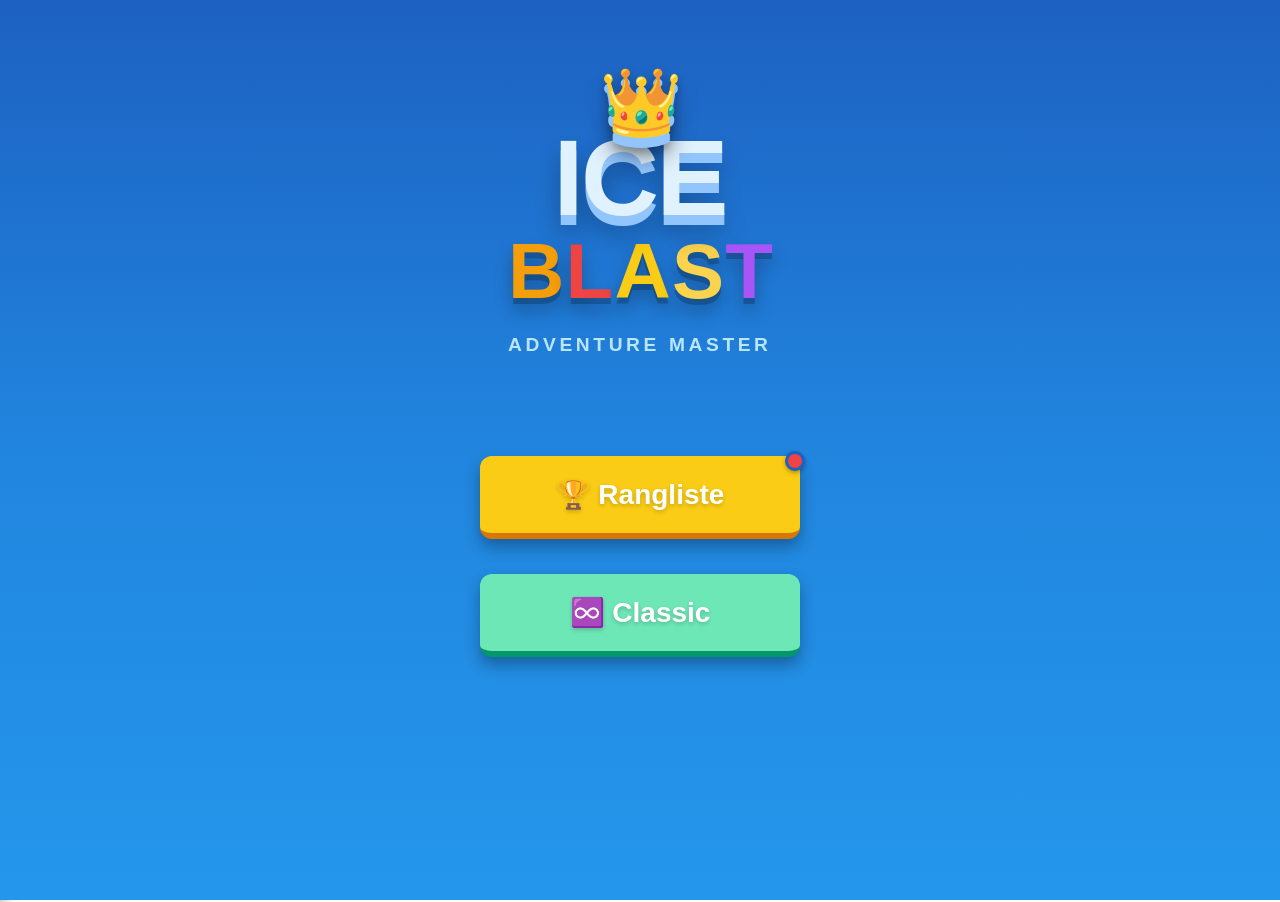
==== commit b7c92f66: "added bb" ====
--- a/index.html
+++ b/index.html
@@ -1,1221 +1,339 @@
-<!DOCTYPE html>
-<html lang="de">
-<head>
-    <meta charset="UTF-8">
-    <meta name="viewport" content="width=device-width, initial-scale=1.0">
-    <title>Lehrerranking MPG</title>
-    <style>
-        /* Modernes Basis-Design */
-        body { 
-            font-family: 'Segoe UI', Tahoma, Geneva, Verdana, sans-serif; 
-            background: linear-gradient(135deg, #fdfbfb 0%, #ebedee 100%); 
-            color: #333;
-            text-align: center; 
-            margin: 0; 
-            padding: 20px; 
-            padding-bottom: 60vh; 
-            min-height: 100vh;
-            transition: background 0.3s, color 0.3s;
-        }
-        
-        .container { 
-            max-width: 1500px; 
-            width: 96%;
-            background: white; 
-            margin: auto; 
-            padding: 30px; 
-            border-radius: 20px; 
-            box-shadow: 0 10px 40px rgba(0,0,0,0.08); 
-            position: relative;
-            transition: background 0.3s, box-shadow 0.3s;
-        }
-
-        #mpg-blast-link {
-            position: absolute; top: 20px; left: 20px; text-decoration: none; font-weight: bold;
-            background: linear-gradient(135deg, #ff416c, #ff4b2b); color: white;
-            padding: 10px 18px; border-radius: 25px; box-shadow: 0 4px 6px rgba(0,0,0,0.1);
-            transition: transform 0.3s, box-shadow 0.3s; z-index: 100;
-        }
-        #mpg-blast-link:hover { transform: scale(1.05); box-shadow: 0 6px 15px rgba(255, 65, 108, 0.3); }
-
-        #dark-mode-toggle {
-            position: absolute; top: 20px; right: 20px; border-radius: 50%; 
-            width: 45px; height: 45px; border: none; background: #eaedf0; 
-            font-size: 22px; cursor: pointer; transition: all 0.3s; 
-            box-shadow: 0 4px 6px rgba(0,0,0,0.1); display: flex;
-            align-items: center; justify-content: center; z-index: 100;
-        }
-        #dark-mode-toggle:hover { transform: scale(1.1); }
-        
-        h2 { color: #2c3e50; font-size: 28px; margin-bottom: 20px; margin-top: 10px; transition: color 0.3s;}
-
-        /* Bewerter-Profil direkte Auswahl */
-        .profile-section {
-            background: #f8f9fa;
-            border-radius: 16px;
-            padding: 20px;
-            margin-bottom: 30px;
-            border: 2px dashed #eaedf0;
-            transition: all 0.3s;
-        }
-
-        .profile-title { font-weight: 800; color: #6c757d; margin-bottom: 10px; font-size: 15px; text-transform: uppercase; letter-spacing: 1px; }
-        
-        .profile-group { display: flex; flex-wrap: wrap; justify-content: center; gap: 10px; margin-bottom: 15px; }
-        .profile-group:last-child { margin-bottom: 0; }
-
-        .profile-btn {
-            padding: 10px 18px;
-            font-size: 15px;
-            font-weight: bold;
-            color: #495057;
-            background: #fff;
-            border: 2px solid #ced4da;
-            border-radius: 12px;
-            cursor: pointer;
-            transition: all 0.2s ease;
-            user-select: none;
-            -webkit-tap-highlight-color: transparent;
-        }
-
-        .profile-btn:hover { border-color: #adb5bd; transform: translateY(-2px); }
-        .profile-btn.active {
-            background: #007bff; color: white; border-color: #007bff;
-            box-shadow: 0 4px 10px rgba(0,123,255,0.2);
-        }
-
-        /* Suchleiste mit X */
-        .search-wrapper { position: relative; max-width: 400px; margin: 0 auto 25px auto; }
-        #search-input {
-            width: 100%; padding: 14px 40px 14px 20px; font-size: 16px; box-sizing: border-box;
-            border: 2px solid #eaedf0; border-radius: 30px; outline: none;
-            transition: all 0.3s ease; box-shadow: inset 0 2px 4px rgba(0,0,0,0.02);
-        }
-        #search-input:focus { border-color: #007bff; box-shadow: 0 0 15px rgba(0,123,255,0.15); }
-        #clear-search {
-            position: absolute; right: 15px; top: 50%; transform: translateY(-50%);
-            font-size: 20px; color: #adb5bd; cursor: pointer; display: none;
-            transition: color 0.2s; user-select: none;
-        }
-        #clear-search:hover { color: #dc3545; }
-
-        /* Auswahl-Bereich */
-        #selection-section { display: block; }
-        .controls { margin-bottom: 25px; display: flex; justify-content: center; flex-wrap: wrap; gap: 12px; }
-        
-        .teacher-grid { display: grid; grid-template-columns: repeat(auto-fill, minmax(130px, 1fr)); gap: 12px; text-align: left; margin-bottom: 30px; }
-        .teacher-item { padding: 12px 10px; border-radius: 12px; border: 2px solid transparent; display: flex; flex-direction: column; align-items: center; justify-content: center; gap: 3px; cursor: pointer; transition: transform 0.2s ease, box-shadow 0.2s ease, background 0.3s, border-color 0.3s; user-select: none; position: relative; -webkit-tap-highlight-color: transparent; }
-        .teacher-item.male { background: #f0f7ff; border-color: #d6e8ff; }
-        .teacher-item.female { background: #fff0f5; border-color: #ffd6e6; }
-        @media (hover: hover) { .teacher-item:hover { transform: translateY(-2px); box-shadow: 0 4px 8px rgba(0,0,0,0.05); } }
-        .teacher-item.male.selected { border-color: #007bff; background: #e0f0ff; box-shadow: 0 4px 12px rgba(0,123,255,0.2); }
-        .teacher-item.female.selected { border-color: #e83e8c; background: #ffe6f0; box-shadow: 0 4px 12px rgba(232,62,140,0.2); }
-        .teacher-item input[type="checkbox"] { display: none; }
-        .teacher-prefix { font-size: 11px; color: #6c757d; text-transform: uppercase; letter-spacing: 1px; }
-        .teacher-lastname { font-size: 15px; font-weight: 800; color: #2c3e50; text-align: center; word-break: break-word; transition: color 0.3s; }
-
-        /* Ranking-Bereich */
-        #ranking-section { display: none; margin-top: 40px; padding-top: 30px; border-top: 2px dashed #eaedf0; transition: border-color 0.3s; }
-        
-        .progress-container { width: 100%; max-width: 600px; height: 16px; background: #eaedf0; border-radius: 8px; margin: 0 auto 25px auto; overflow: hidden; box-shadow: inset 0 2px 5px rgba(0,0,0,0.05); transition: background 0.3s; }
-        .progress-bar-fill { height: 100%; width: 0%; background: linear-gradient(90deg, #28a745, #34ce57); transition: width 0.4s cubic-bezier(0.25, 0.8, 0.25, 1); border-radius: 8px; }
-
-        .battle-arena { display: flex; justify-content: center; align-items: stretch; gap: 35px; margin-top: 20px; opacity: 1; transition: opacity 0.3s ease; }
-        .card { width: 45%; max-width: 450px; background: #fff; border: 2px solid #f8f9fa; border-radius: 20px; padding: 25px; box-shadow: 0 10px 30px rgba(0,0,0,0.06); display: flex; flex-direction: column; justify-content: space-between; transition: all 0.3s; }
-        .big-name-display { height: 200px; display: flex; flex-direction: column; align-items: center; justify-content: center; border-radius: 16px; margin-bottom: 25px; border: 2px solid transparent; padding: 15px; transition: transform 0.2s ease, background 0.3s, border-color 0.3s; }
-        .big-name-display.male { background: linear-gradient(135deg, #f0f7ff, #e0f0ff); border-color: #b8d4ff; }
-        .big-name-display.female { background: linear-gradient(135deg, #fff0f5, #ffe6f0); border-color: #ffb8d4; }
-        .big-name-display .prefix { font-size: 16px; color: #6c757d; margin-bottom: 5px; text-transform: uppercase; letter-spacing: 2px; }
-        .big-name-display .last-name { font-size: 34px; font-weight: 900; color: #2c3e50; text-align: center; word-break: break-word; line-height: 1.1; transition: color 0.3s; }
-        .big-name-display.male .last-name { color: #0056b3; }
-        .big-name-display.female .last-name { color: #c2185b; }
-        .flash-green { box-shadow: 0 0 35px rgba(40, 167, 69, 0.4) !important; transform: scale(1.03); border-color: #28a745 !important; }
-        .vs { font-size: 28px; font-weight: 900; color: #adb5bd; display: flex; align-items: center; padding: 0 10px; transition: color 0.3s;}
-        
-        button { padding: 12px 24px; font-size: 15px; font-weight: bold; cursor: pointer; border: none; border-radius: 12px; transition: all 0.2s ease; outline: none; box-shadow: 0 4px 6px rgba(0,0,0,0.05); -webkit-tap-highlight-color: transparent; }
-        @media (hover: hover) { button:hover { transform: translateY(-2px); } }
-        .btn-vote { background: linear-gradient(135deg, #007bff, #0056b3); color: white; width: 100%; padding: 18px; font-size: 20px; margin-top: auto; border-radius: 14px; }
-        @media (hover: hover) { .btn-vote:hover { box-shadow: 0 6px 15px rgba(0,123,255,0.3); } }
-        .btn-secondary { background: linear-gradient(135deg, #6c757d, #5a6268); color: white; }
-        .btn-info { background: linear-gradient(135deg, #17a2b8, #117a8b); color: white; }
-        .btn-warning { background: linear-gradient(135deg, #ffc107, #e0a800); color: #333; }
-        .btn-success { background: linear-gradient(135deg, #28a745, #1e7e34); color: white; }
-        @media (hover: hover) { .btn-success:hover { box-shadow: 0 6px 15px rgba(40,167,69,0.3); } }
-        .btn-danger { background: linear-gradient(135deg, #dc3545, #c82333); color: white; }
-        
-        .action-buttons { margin-top: 35px; display: flex; justify-content: center; flex-wrap: wrap; gap: 15px; }
-        .action-buttons button { padding: 15px 25px; font-size: 16px; }
-
-        /* Ergebnisse Layout */
-        #results-screen { display: none; }
-        .results-wrapper { display: flex; gap: 40px; align-items: flex-start; margin-top: 20px; text-align: left; }
-        @media (max-width: 1050px) {
-            .results-wrapper { flex-direction: column; }
-            .battle-arena { flex-direction: column; align-items: center; }
-            .card { width: 100%; max-width: 100%; }
-            .top10-sidebar { width: 100%; flex: auto; }
-        }
-
-        /* Top 10 Sidebar modernisiert */
-        .top10-sidebar {
-            flex: 0 0 450px; background: #fffdf5; border: 4px solid #ffd700; 
-            border-radius: 20px; padding: 25px; box-shadow: 0 10px 30px rgba(255, 215, 0, 0.15); box-sizing: border-box; transition: all 0.3s;
-        }
-        .top10-sidebar h3 { color: #b8860b; margin-top: 0; border-bottom: 2px solid #fdeaa8; padding-bottom: 15px; text-align: center; font-size: 22px; transition: all 0.3s;}
-        
-        .top10-list { list-style: none; padding: 0; margin: 0; }
-        .top10-list li {
-            display: flex; align-items: center; justify-content: space-between;
-            padding: 14px 15px; border: 1px solid #eaedf0; gap: 10px; font-weight: bold;
-            border-radius: 12px; margin-bottom: 10px; background: #ffffff; 
-            box-shadow: 0 2px 8px rgba(0,0,0,0.02); transition: all 0.3s;
-        }
-        .top10-list li:last-child { margin-bottom: 0; }
-        
-        .top10-list li.rank-1 { border: 2px solid #ffd700; background: linear-gradient(135deg, #fffcf0, #ffffff); margin-bottom: 20px; padding: 18px 15px; transform: scale(1.02); box-shadow: 0 6px 15px rgba(255, 215, 0, 0.2); }
-        .top10-list li.rank-2 { border-left: 5px solid #c0c0c0; margin-bottom: 15px; }
-        .top10-list li.rank-3 { border-left: 5px solid #cd7f32; margin-bottom: 20px; }
-
-        .top10-list .rank { font-size: 16px; width: 45px; text-align: left; color: #b8860b; }
-        .top10-list li.rank-1 .rank { font-size: 22px; } 
-        .top10-list .name { flex-grow: 1; font-size: 16px; transition: color 0.3s;}
-        .top10-list li.rank-1 .name { font-size: 18px; color: #855a00; }
-        
-        .top10-list .stats { display: flex; gap: 8px; font-size: 14px; padding: 5px 0; align-items: center;}
-        .stat-wins { display: inline-block; width: 45px; text-align: left; color: #28a745; }
-        .stat-losses { display: inline-block; width: 45px; text-align: left; color: #dc3545; }
-        .stat-quote { display: inline-block; width: 45px; text-align: right; color: #2c3e50; font-weight: 900; }
-
-        /* HAUPTTABELLE */
-        .full-list-main {
-            flex: 1; background: #fff; border: 1px solid #eaedf0; border-radius: 16px;
-            padding: 25px; width: 100%; box-sizing: border-box; box-shadow: 0 4px 15px rgba(0,0,0,0.03); overflow-x: auto;
-            transition: all 0.3s ease;
-        }
-
-        .all-time-glow {
-            border: 3px solid #ffd700 !important;
-            background: linear-gradient(180deg, #fffdf5 0%, #ffffff 100%) !important;
-            animation: subtleGlow 2.5s infinite alternate;
-        }
-        @keyframes subtleGlow {
-            from { box-shadow: 0 0 15px rgba(255, 215, 0, 0.15); }
-            to { box-shadow: 0 0 35px rgba(255, 215, 0, 0.35); }
-        }
-        
-        .results-table { width: 100%; border-collapse: separate; border-spacing: 0 6px; margin-top: 10px; table-layout: fixed; }
-        
-        .results-table th, .results-table td {
-            box-sizing: border-box; padding: 14px 8px; text-align: center; vertical-align: middle; 
-            overflow: hidden; text-overflow: ellipsis; white-space: nowrap; transition: background 0.3s, color 0.3s, border-color 0.3s;
-        }
-        
-        .results-table th { 
-            background: #f8f9fa; color: #6c757d; font-size: 14px; font-weight: bold;
-            border-top: 1px solid #eaedf0; border-bottom: 1px solid #eaedf0; cursor: default; 
-        }
-        
-        .results-table th.sortable { cursor: pointer; }
-        .results-table th.sortable:not(.active-sort):hover { background: #e9ecef; color: #333; }
-        
-        .results-table th.active-sort { background: #e0f0ff; color: #007bff; font-weight: 900; border-color: #b8daff;}
-        .results-table th.active-sort:hover { background: #e0f0ff; color: #007bff; }
-        .results-table th.active-sort.desc::after { content: ' ↓'; font-size: 14px; } 
-        .results-table th.active-sort.asc::after { content: ' ↑'; font-size: 14px; } 
-
-        .results-table th.name-header { text-align: left; padding-left: 15px; }
-        .results-table th:first-child { border-left: 1px solid #eaedf0; border-top-left-radius: 10px; border-bottom-left-radius: 10px; }
-        .results-table th:last-child { border-right: 1px solid #eaedf0; border-top-right-radius: 10px; border-bottom-right-radius: 10px; }
-        
-        .results-table td { 
-            background: #ffffff; border-top: 1px solid #eaedf0; border-bottom: 1px solid #eaedf0; 
-            font-size: 16px; font-weight: 600; color: #2c3e50; 
-        }
-        .results-table td.name-col { text-align: left; padding-left: 15px; font-size: 17px; } 
-        
-        .results-table td:first-child { border-left: 1px solid #eaedf0; border-top-left-radius: 10px; border-bottom-left-radius: 10px; font-weight: bold; color: #6c757d;}
-        .results-table td:last-child { border-right: 1px solid #eaedf0; border-top-right-radius: 10px; border-bottom-right-radius: 10px; }
-        
-        .results-table tbody tr { transition: transform 0.2s ease, box-shadow 0.2s ease; }
-        .results-table tbody tr:hover { transform: translateY(-2px); box-shadow: 0 6px 15px rgba(0,0,0,0.06); position: relative; z-index: 10; }
-        
-        .results-table tr.rank-row-1 td { background: #fffcf0; border-color: #fdeaa8; }
-        .results-table tr.rank-row-1 td:first-child { border-left: 6px solid #ffd700; }
-        .results-table tr.rank-row-1 td.name-col { color: #b8860b; font-weight: 900; font-size: 19px; }
-
-        .results-table tr.rank-row-2 td { background: #f8f9fa; border-color: #e9ecef; }
-        .results-table tr.rank-row-2 td:first-child { border-left: 6px solid #c0c0c0; }
-
-        .results-table tr.rank-row-3 td { background: #fffaf6; border-color: #fcece0; }
-        .results-table tr.rank-row-3 td:first-child { border-left: 6px solid #cd7f32; }
-
-        .score-positive { color: #28a745; } .score-negative { color: #dc3545; } .score-neutral { color: #6c757d; }
-
-        @media (max-width: 768px) {
-            .results-table th, .results-table td { padding: 12px 4px; font-size: 13px; }
-            .results-table td.name-col { font-size: 14px; padding-left: 8px;}
-            .results-table tr.rank-row-1 td.name-col { font-size: 15px; }
-            .hide-mobile { display: none; } 
-        }
-
-        /* Admin Bereich */
-        #admin-screen { display: none; text-align: left; }
-        .admin-grid { display: grid; grid-template-columns: repeat(auto-fill, minmax(300px, 1fr)); gap: 15px; margin-bottom: 30px; max-height: 50vh; overflow-y: auto; padding-right: 10px; }
-        .admin-item { background: #f8f9fa; padding: 15px; border-radius: 12px; display: flex; flex-direction: column; gap: 8px; border: 1px solid #dee2e6; transition: background 0.3s, border-color 0.3s;}
-        .admin-item input[type="text"], .admin-item input[type="number"] { padding: 10px; border: 1px solid #ccc; border-radius: 8px; font-size: 14px; outline: none; transition: background 0.3s, color 0.3s, border-color 0.3s;}
-        .admin-item input[type="text"] { width: calc(100% - 22px); }
-        .admin-item input[type="number"] { padding: 8px; width: 100%; box-sizing: border-box; }
-        .secret-trigger { cursor: text; }
-        .info-trigger { cursor: pointer; user-select: none; }
-
-        .history-list { margin-top: 20px; max-height: 500px; overflow-y: auto; background: #f8f9fa; border: 1px solid #dee2e6; border-radius: 12px; padding: 15px; transition: background 0.3s, border-color 0.3s;}
-        .history-item { padding: 15px 10px; border-bottom: 1px solid #dee2e6; font-size: 14px; transition: border-color 0.3s;}
-        .history-item:last-child { border-bottom: none; }
-        .history-date { color: #007bff; font-weight: bold; }
-
-        /* --- DARK MODE STYLES (GOLD & GLOW EDITION) --- */
-        body.dark-mode { background: #121212; color: #e0e0e0; }
-        body.dark-mode .container { background: #1e1e1e; box-shadow: 0 10px 50px rgba(0,0,0,0.8); }
-        body.dark-mode h2, body.dark-mode h3 { color: #f8f9fa; }
-        body.dark-mode .profile-section { background: #242424; border-color: #444; }
-        body.dark-mode .profile-title { color: #adb5bd; }
-        body.dark-mode .profile-btn { background: #2c2c2c; color: #e0e0e0; border-color: #555; }
-        body.dark-mode .profile-btn:hover { border-color: #888; }
-        body.dark-mode .profile-btn.active { background: #007bff; color: white; border-color: #007bff; box-shadow: 0 0 15px rgba(0,123,255,0.4); }
-        body.dark-mode #search-input { background: #2c2c2c; color: #e0e0e0; border-color: #444; }
-        body.dark-mode #search-input:focus { border-color: #ffd700; box-shadow: 0 0 15px rgba(255, 215, 0, 0.3); }
-        body.dark-mode #mpg-blast-link { box-shadow: 0 4px 10px rgba(0,0,0,0.5); border: 1px solid #ff4b2b;}
-        
-        /* Lehrer Auswahl - Gold Glow */
-        body.dark-mode .teacher-item.male { background: #1c2b3a; border-color: #2a3f54; }
-        body.dark-mode .teacher-item.female { background: #3a1c27; border-color: #542a3a; }
-        body.dark-mode .teacher-lastname { color: #f8f9fa; }
-        
-        body.dark-mode .teacher-item.male.selected,
-        body.dark-mode .teacher-item.female.selected { 
-            background: rgba(255, 215, 0, 0.1); 
-            border-color: #ffd700; 
-            box-shadow: 0 0 15px rgba(255, 215, 0, 0.4); 
-            transform: translateY(-2px);
-        }
-
-        body.dark-mode .progress-container { background: #333; }
-        body.dark-mode .progress-bar-fill { background: linear-gradient(90deg, #b8860b, #ffd700); box-shadow: 0 0 10px rgba(255, 215, 0, 0.5); }
-        
-        /* Duell Arena - Gold Hover & Vote */
-        body.dark-mode .card { background: #242424; border-color: #333; transition: all 0.3s ease; }
-        body.dark-mode .card:hover { box-shadow: 0 0 25px rgba(255, 215, 0, 0.2); border-color: rgba(255, 215, 0, 0.4); transform: translateY(-4px); }
-        
-        body.dark-mode .big-name-display.male { background: linear-gradient(135deg, #1c2b3a, #244163); border-color: #2a3f54; }
-        body.dark-mode .big-name-display.female { background: linear-gradient(135deg, #3a1c27, #63243d); border-color: #542a3a; }
-        body.dark-mode .big-name-display .last-name { color: #f8f9fa; text-shadow: 0 2px 4px rgba(0,0,0,0.5); }
-        body.dark-mode .big-name-display.male .last-name { color: #8cb4f5; }
-        body.dark-mode .big-name-display.female .last-name { color: #f58cb4; }
-        
-        body.dark-mode .vs { color: #666; text-shadow: 0 0 10px rgba(255,255,255,0.1); }
-        
-        /* Goldener Vote-Button in Dark Mode */
-        body.dark-mode .btn-vote { 
-            background: linear-gradient(135deg, #3a321a, #2a2412); 
-            color: #ffd700; 
-            border: 1px solid #b8860b; 
-            box-shadow: inset 0 0 10px rgba(255,215,0,0.1);
-            transition: all 0.3s;
-        }
-        body.dark-mode .btn-vote:hover { 
-            background: linear-gradient(135deg, #ffd700, #ffb300); 
-            color: #121212; 
-            box-shadow: 0 0 20px rgba(255, 215, 0, 0.6); 
-            border-color: #fff;
-        }
-
-        /* Goldener Blitz beim Abstimmen */
-        body.dark-mode .flash-green { 
-            box-shadow: 0 0 40px rgba(255, 215, 0, 0.7) !important; 
-            border-color: #ffd700 !important; 
-            transform: scale(1.05);
-            background: rgba(255, 215, 0, 0.05);
-        }
-        
-        /* Ergebnisse in Gold */
-        body.dark-mode .top10-sidebar { background: #2a281e; border-color: #ffd700; box-shadow: 0 0 20px rgba(255, 215, 0, 0.15); }
-        body.dark-mode .top10-sidebar h3 { color: #ffd700; border-bottom-color: #665500; text-shadow: 0 0 10px rgba(255,215,0,0.3); }
-        body.dark-mode .top10-list li { background: #2c2c2c; border-color: #444; color: #e0e0e0; }
-        body.dark-mode .top10-list li.rank-1 { background: linear-gradient(135deg, #3a321a, #2a2412); border-color: #ffd700; box-shadow: 0 0 15px rgba(255, 215, 0, 0.3); }
-        body.dark-mode .top10-list .name { color: #e0e0e0; }
-        body.dark-mode .top10-list li.rank-1 .name { color: #ffd700; text-shadow: 0 0 5px rgba(255,215,0,0.4); }
-        
-        body.dark-mode .full-list-main { background: #1e1e1e; border-color: #444; }
-        
-        body.dark-mode .all-time-glow {
-            border: 3px solid #ffd700 !important;
-            background: #1e1e1e !important;
-            animation: darkGoldGlow 2.5s infinite alternate;
-        }
-        @keyframes darkGoldGlow {
-            from { box-shadow: 0 0 10px rgba(255, 215, 0, 0.1); }
-            to { box-shadow: 0 0 30px rgba(255, 215, 0, 0.4); }
-        }
-
-        body.dark-mode .results-table th { background: #2c2c2c; color: #adb5bd; border-color: #444; }
-        body.dark-mode .results-table th.sortable:not(.active-sort):hover { background: #3a3a3a; color: #fff; }
-        body.dark-mode .results-table td { background: #242424; color: #e0e0e0; border-color: #444; }
-        body.dark-mode .results-table td.name-col { color: #e0e0e0; }
-        body.dark-mode .results-table th.active-sort { background: #2a2412; color: #ffd700; border-color: #b8860b; }
-        body.dark-mode .results-table th.active-sort:hover { background: #2a2412; }
-        
-        body.dark-mode .results-table tr.rank-row-1 td { background: #2a281e; border-color: #665500; }
-        body.dark-mode .results-table tr.rank-row-1 td.name-col { color: #ffd700; text-shadow: 0 0 5px rgba(255,215,0,0.4); }
-        body.dark-mode .results-table tr.rank-row-2 td { background: #242424; border-color: #444; }
-        body.dark-mode .results-table tr.rank-row-3 td { background: #28211a; border-color: #553311; }
-        
-        body.dark-mode .admin-item { background: #2c2c2c; border-color: #444; }
-        body.dark-mode .admin-item input { background: #333; border-color: #555; color: #e0e0e0; }
-        body.dark-mode .history-list { background: #2c2c2c; border-color: #444; }
-        body.dark-mode .history-item { border-color: #444; }
-        body.dark-mode #dark-mode-toggle { background: #2c2c2c; color: #fff; border: 1px solid #555; }
-        
-    </style>
-</head>
-<body>
-
-<a href="bb.html" id="mpg-blast-link" title="Zu MPG Blast wechseln">🚀 MPG Blast</a>
-<button id="dark-mode-toggle" onclick="toggleDarkMode()" title="Dark Mode umschalten">🌙</button>
-
-<div class="container">
-    <div id="main-view">
-        <div class="profile-section">
-            <div class="profile-title">Wer bewertet hier?</div>
-            <div class="profile-group" id="grade-group">
-                <div class="profile-btn" data-type="grade" data-val="5">5. Klasse</div>
-                <div class="profile-btn" data-type="grade" data-val="6">6. Klasse</div>
-                <div class="profile-btn" data-type="grade" data-val="7">7. Klasse</div>
-                <div class="profile-btn" data-type="grade" data-val="8">8. Klasse</div>
-                <div class="profile-btn" data-type="grade" data-val="9">9. Klasse</div>
-                <div class="profile-btn" data-type="grade" data-val="10">10. Klasse</div>
-                <div class="profile-btn" data-type="grade" data-val="11">11. Klasse</div>
-                <div class="profile-btn" data-type="grade" data-val="12">12. Klasse</div>
-            </div>
-            <div class="profile-group" id="gender-group">
-                <div class="profile-btn" data-type="gender" data-val="Männlich">Männlich 👨</div>
-                <div class="profile-btn" data-type="gender" data-val="Weiblich">Weiblich 👩</div>
-            </div>
-        </div>
-
-        <div id="selection-section">
-            <h2><span id="trigger-welche" class="secret-trigger">Welche</span> <span id="trigger-lehrer" class="secret-trigger">Lehrer</span> möchtest du bewerten?</h2>
-            
-            <div class="search-wrapper">
-                <input type="text" id="search-input" placeholder="🔍 Nach Name suchen..." oninput="filterTeachers()">
-                <span id="clear-search" onclick="clearSearch()" title="Suche löschen">✖</span>
-            </div>
-
-            <div class="controls">
-                <button class="btn-secondary" onclick="selectAll(true)">Alle auswählen</button>
-                <button class="btn-secondary" onclick="selectAll(false)">Alle abwählen</button>
-                <button class="btn-info" onclick="showAllTimeOnly()">🏆 All-Time Ranking ansehen</button>
-            </div>
-            
-            <div class="teacher-grid" id="teacher-grid"></div>
-        </div>
-
-        <div id="ranking-section">
-            <h2>Wer ist besser<span id="trigger-stats" class="info-trigger">?</span></h2>
-            
-            <div id="duel-stats" style="display: none; color: #007bff; font-weight: bold; font-size: 15px; margin-top: -10px; margin-bottom: 10px;">
-                📊 Absolviert: <span id="stat-done">0</span> | Logisch noch übrig: <span id="stat-left">0</span>
-            </div>
-
-            <div class="progress-container" id="progress-container">
-                <div class="progress-bar-fill" id="progress-bar-fill"></div>
-            </div>
-
-            <div id="all-done-msg" style="display: none; color: #28a745; font-size: 20px; font-weight: bold; margin: 30px 0;">
-                🎉 Alle Kombinationen wurden bewertet! Weiterleitung läuft... 🎉
-            </div>
-
-            <div class="battle-arena" id="arena">
-                <div class="card" id="card-a">
-                    <div class="big-name-display" id="display-a">
-                        <div class="prefix" id="prefix-a">Herr</div>
-                        <div class="last-name" id="lastname-a">Mustermann</div>
-                    </div>
-                    <button class="btn-vote" id="btn-a" onclick="vote('A')">Wählen</button>
-                </div>
-                
-                <div class="vs">VS</div>
-                
-                <div class="card" id="card-b">
-                    <div class="big-name-display" id="display-b">
-                        <div class="prefix" id="prefix-b">Frau</div>
-                        <div class="last-name" id="lastname-b">Musterfrau</div>
-                    </div>
-                    <button class="btn-vote" id="btn-b" onclick="vote('B')">Wählen</button>
-                </div>
-            </div>
-
-            <div class="action-buttons" id="action-buttons-container">
-                <button class="btn-info" id="btn-undo" style="display: none;" onclick="undoLastVote()">↶ Rückgängig</button>
-                <button class="btn-secondary" id="btn-skip" onclick="vote('SKIP')">Überspringen</button>
-                <button class="btn-warning" id="btn-tie" onclick="vote('TIE')">Gleichwertig</button>
-                <button class="btn-success" onclick="showResults()">Aktuelles Ergebnis ansehen</button>
-            </div>
-        </div>
-    </div>
-
-    <div id="admin-screen">
-        <h2 style="text-align: center;">Admin Bereich 🛠️</h2>
-        <div style="text-align: center; margin-bottom: 25px;">
-            <button class="btn-danger" onclick="resetAllTimeStats()">⚠️ Gesamte All-Time Statistik auf 0 zurücksetzen</button>
-        </div>
-        
-        <h3 style="border-bottom: 2px solid #eaedf0; padding-bottom: 10px;">Lehrer Daten bearbeiten</h3>
-        <div class="admin-grid" id="admin-grid"></div>
-        
-        <h3 style="border-bottom: 2px solid #eaedf0; padding-bottom: 10px; margin-top: 40px;">Verlauf der letzten Runden</h3>
-        <div style="text-align: right; margin-bottom: 10px;">
-            <button class="btn-secondary" onclick="clearHistory()" style="padding: 8px 15px; font-size: 14px;">🗑️ Gesamten Verlauf leeren</button>
-        </div>
-        <div class="history-list" id="history-list"></div>
-
-        <div class="action-buttons" style="margin-top: 40px;">
-            <button class="btn-success" onclick="saveAdminChanges()">Änderungen speichern & Zurück</button>
-            <button class="btn-secondary" onclick="closeAdmin()">Abbrechen</button>
-        </div>
-    </div>
-
-    <div id="results-screen">
-        <h1 id="results-main-title">🏆 Lehrer Ranking 🏆</h1>
-        <div class="results-wrapper">
-            <div class="top10-sidebar" id="sidebar-container">
-                <h3>⭐ Die Top 10 der Schule ⭐</h3>
-                <ul class="top10-list" id="top10-list"></ul>
-            </div>
-            <div class="full-list-main" id="main-list-container">
-                <h3 id="main-list-title" style="margin-top: 0; border-bottom: 2px solid #eaedf0; padding-bottom: 15px; color: inherit; font-size: 22px;">
-                    Dein persönliches Ranking (Diese Runde)
-                </h3>
-                <table class="results-table">
-                    <thead>
-                        <tr>
-                            <th style="width: 6%;">#</th>
-                            <th id="th-name" class="name-header sortable" style="width: 32%;" onclick="sortResults('name')">Name</th>
-                            <th id="th-wins" class="sortable" style="width: 12%;" onclick="sortResults('wins')">👍<span class="hide-mobile"> Siege</span></th>
-                            <th id="th-losses" class="sortable" style="width: 12%;" onclick="sortResults('losses')">👎<span class="hide-mobile"> Niederl.</span></th>
-                            <th style="width: 10%;">🤝<span class="hide-mobile"> Remis</span></th>
-                            <th id="th-diff" class="sortable" style="width: 12%;" onclick="sortResults('diff')">+/-<span class="hide-mobile"> Diff</span></th>
-                            <th id="th-winrate" class="sortable active-sort desc" style="width: 16%;" onclick="sortResults('winrate')">📊 Quote</th>
-                        </tr>
-                    </thead>
-                    <tbody id="full-result-list"></tbody>
-                </table>
-            </div>
-        </div>
-        <div style="margin-top: 40px;">
-            <button class="btn-success" style="padding: 15px 40px; font-size: 18px;" onclick="location.reload()">Zurück zur Startseite</button>
-        </div>
-    </div>
-</div>
-
-<script>
-    // --- DARK MODE LOGIK ---
-    let isDarkMode = localStorage.getItem('lehrerRankingDarkMode') === 'true';
-    const darkModeBtn = document.getElementById('dark-mode-toggle');
-    
-    if(isDarkMode) {
-        document.body.classList.add('dark-mode');
-        darkModeBtn.innerText = '☀️';
-    } else {
-        darkModeBtn.innerText = '🌙';
-    }
-
-    function toggleDarkMode() {
-        isDarkMode = !isDarkMode;
-        if(isDarkMode) {
-            document.body.classList.add('dark-mode');
-            darkModeBtn.innerText = '☀️';
-        } else {
-            document.body.classList.remove('dark-mode');
-            darkModeBtn.innerText = '🌙';
-        }
-        localStorage.setItem('lehrerRankingDarkMode', isDarkMode);
-    }
-
-    // --- DATEN ---
-    let allTeachers = [
-        { id: 1, name: "Herr Angladagis" }, { id: 2, name: "Herr Arnold" }, { id: 3, name: "Herr Barocka" },
-        { id: 4, name: "Frau Belle-Häsler" }, { id: 5, name: "Frau Bellon" }, { id: 6, name: "Frau Binder" },
-        { id: 7, name: "Herr Böckler" }, { id: 8, name: "Frau Celik" }, { id: 9, name: "Herr Degler" },
-        { id: 10, name: "Frau Deubler" }, { id: 11, name: "Frau Dörflinger" }, { id: 12, name: "Herr Dudenhausen" },
-        { id: 13, name: "Frau Erhardt-Palagyi" }, { id: 14, name: "Herr Fees" }, { id: 15, name: "Frau Fees" },
-        { id: 16, name: "Herr Feger" }, { id: 17, name: "Herr Fleischle" }, { id: 18, name: "Herr Flüg" },
-        { id: 19, name: "Frau Frietsch" }, { id: 20, name: "Herr Gack" }, { id: 21, name: "Herr Gerth" },
-        { id: 22, name: "Herr Goll" }, { id: 23, name: "Frau Held" }, { id: 24, name: "Frau Herzig" },
-        { id: 25, name: "Frau Hicki" }, { id: 26, name: "Frau Hinzel" }, { id: 27, name: "Frau Jautz" },
-        { id: 28, name: "Herr Kast" }, { id: 29, name: "Frau Killian" }, { id: 30, name: "Frau Klein" },
-        { id: 31, name: "Herr Kleindienst" }, { id: 32, name: "Frau Köse" }, { id: 33, name: "Frau Krämer" },
-        { id: 34, name: "Frau Krauss" }, { id: 35, name: "Frau Laws" }, { id: 36, name: "Frau Lehmann" },
-        { id: 37, name: "Frau Lekies" }, { id: 38, name: "Frau Link-Woecht" }, { id: 39, name: "Herr Ludwig" },
-        { id: 40, name: "Herr Lutz" }, { id: 41, name: "Frau Martens" }, { id: 42, name: "Frau Negrich" },
-        { id: 43, name: "Frau Neubauer" }, { id: 44, name: "Herr Walter" }, { id: 45, name: "Herr Wecker" },
-        { id: 46, name: "Frau Walz" }, { id: 47, name: "Frau Weida" }, { id: 48, name: "Frau Weihs" },
-        { id: 49, name: "Frau Wörner" }, { id: 50, name: "Frau Windhager" }, { id: 51, name: "Frau Zwißler" },
-        { id: 52, name: "Frau Ostertag" }, { id: 53, name: "Frau Röver" }, { id: 54, name: "Frau Rudhart" },
-        { id: 55, name: "Herr Schalinski" }, { id: 56, name: "Frau Rüssler" }, { id: 57, name: "Herr Schilder" },
-        { id: 58, name: "Herr Schimpke" }, { id: 59, name: "Frau Schmid" }, { id: 60, name: "Frau Steinmüller" },
-        { id: 61, name: "Herr Schmid" }, { id: 62, name: "Herr Schroth" }, { id: 63, name: "Frau Schuler" },
-        { id: 64, name: "Frau Schulz" }, { id: 65, name: "Herr Schweizer" }, { id: 66, name: "Frau Seyer" },
-        { id: 67, name: "Frau Sturm" }, { id: 68, name: "Frau Theißen" }, { id: 69, name: "Frau Tiedemann" },
-        { id: 70, name: "Herr Traunecker" }, { id: 71, name: "Frau Utz" }, { id: 72, name: "Herr Vogt" }
-    ];
-
-    function getLastName(fullName) { return fullName.replace(/^(Herr|Frau)\s+/i, '').trim(); }
-    function getPrefix(fullName) { const match = fullName.match(/^(Herr|Frau)/i); return match ? match[1] : ''; }
-    function getGenderClass(fullName) { return getPrefix(fullName) === 'Herr' ? 'male' : (getPrefix(fullName) === 'Frau' ? 'female' : ''); }
-
-    allTeachers.sort((a, b) => getLastName(a.name).localeCompare(getLastName(b.name)));
-
-    // --- Profil Logik (Bleibt LOKAL, da Nutzer-spezifisch) ---
-    let userProfile = { grade: "Unbekannt", gender: "Unbekannt" };
-
-    function initProfileButtons() {
-        const savedProfile = JSON.parse(localStorage.getItem('evaluatorProfile'));
-        if (savedProfile) {
-            userProfile = savedProfile;
-        }
-        document.querySelectorAll('.profile-btn').forEach(btn => {
-            if (btn.dataset.type === 'grade' && btn.dataset.val === userProfile.grade) btn.classList.add('active');
-            if (btn.dataset.type === 'gender' && btn.dataset.val === userProfile.gender) btn.classList.add('active');
-
-            btn.addEventListener('click', () => {
-                const type = btn.dataset.type; const val = btn.dataset.val;
-                document.querySelectorAll(`.profile-btn[data-type="${type}"]`).forEach(b => b.classList.remove('active'));
-                btn.classList.add('active');
-                userProfile[type] = val;
-                localStorage.setItem('evaluatorProfile', JSON.stringify(userProfile));
-            });
-        });
-    }
-
-    // --- Runden Historie ---
-    let roundHistory = []; // Wird jetzt vom Server geladen
-    let currentSessionDuelsLog = []; 
-    let voteHistoryStack = []; 
-
-    function saveRoundToHistory(sessionDelta) {
-        let sessionWinner = "Niemand";
-        if (selectedTeachers.length > 0) {
-            let sortedSession = [...selectedTeachers].sort((a, b) => b.winrate - a.winrate || b.wins - a.wins);
-            sessionWinner = sortedSession[0].name;
-        }
-        const roundData = {
-            id: Date.now(),
-            date: new Date().toLocaleString('de-DE'),
-            grade: userProfile.grade, gender: userProfile.gender,
-            duelsCount: duelsPlayed, winner: sessionWinner,
-            delta: sessionDelta, logs: currentSessionDuelsLog
-        };
-        roundHistory.unshift(roundData); 
-        // Linit auf 50 Runden wurde hier entfernt, sodass es unbegrenzt weiter speichert
-    }
-
-    function toggleHistoryDetails(id) {
-        const detailsDiv = document.getElementById(`details-${id}`);
-        detailsDiv.style.display = detailsDiv.style.display === 'none' ? 'block' : 'none';
-    }
-
-    function deleteRound(roundId) {
-        if(!confirm("Möchtest du diese Runde wirklich löschen? Die Punkte werden von der All-Time Statistik abgezogen.")) return;
-        let roundIndex = roundHistory.findIndex(r => r.id === roundId);
-        if(roundIndex === -1) return;
-        let round = roundHistory[roundIndex];
-        
-        for(let tId in round.delta) {
-            if(globalStats[tId]) {
-                globalStats[tId].wins = Math.max(0, globalStats[tId].wins - round.delta[tId].wins);
-                globalStats[tId].losses = Math.max(0, globalStats[tId].losses - round.delta[tId].losses);
-                globalStats[tId].ties = Math.max(0, globalStats[tId].ties - round.delta[tId].ties);
-                globalStats[tId].diff = globalStats[tId].wins - globalStats[tId].losses;
-                let total = globalStats[tId].wins + globalStats[tId].losses + globalStats[tId].ties;
-                globalStats[tId].winrate = total > 0 ? (globalStats[tId].wins / total) * 100 : 0;
-            }
-        }
-        
-        roundHistory.splice(roundIndex, 1);
-        saveServerStats(); // NEU: Sendet Löschung ans Backend
-        renderAdminGrid(); renderHistoryList();
-    }
-
-    function renderHistoryList() {
-        const list = document.getElementById('history-list'); list.innerHTML = '';
-        if (roundHistory.length === 0) {
-            list.innerHTML = `<div class="history-item" style="color:${isDarkMode?'#aaa':'#666'}; text-align:center;">Noch keine Runden gespielt.</div>`; return;
-        }
-        roundHistory.forEach(r => {
-            const div = document.createElement('div'); div.className = 'history-item';
-            let logsHtml = (r.logs || []).map(log => `<div style="padding: 3px 0; border-bottom: 1px dashed #eee;">${log}</div>`).join('');
-            if(!logsHtml) logsHtml = "<div>Keine spezifischen Duelle aufgezeichnet.</div>";
-            div.innerHTML = `
-                <div style="display:flex; justify-content: space-between; align-items: center;">
-                    <div>
-                        <span class="history-date">${r.date}</span> | 
-                        <strong>Bewerter:</strong> Klasse ${r.grade} (${r.gender}) | 
-                        <strong>Duelle:</strong> ${r.duelsCount} | 
-                        <strong>Platz 1:</strong> 🏆 ${r.winner}
-                    </div>
-                    <div>
-                        <button class="btn-info" style="padding: 6px 12px; font-size: 13px;" onclick="toggleHistoryDetails(${r.id})">Details / Bearbeiten</button>
-                    </div>
-                </div>
-                <div id="details-${r.id}" style="display:none; margin-top: 15px; padding: 15px; background: ${isDarkMode?'#1e1e1e':'#fff'}; border: 1px solid #dee2e6; border-radius: 8px;">
-                    <h4 style="margin-top:0; margin-bottom:10px; font-size: 14px; color: ${isDarkMode?'#e0e0e0':'#495057'};">Abgestimmte Duelle:</h4>
-                    <div style="font-size: 13px; color: ${isDarkMode?'#aaa':'#666'}; max-height: 200px; overflow-y: auto; margin-bottom: 15px; background: ${isDarkMode?'#2a2a2a':'#f8f9fa'}; padding: 10px; border-radius: 6px;">
-                        ${logsHtml}
-                    </div>
-                    <button class="btn-danger" style="padding: 8px 15px; font-size: 13px;" onclick="deleteRound(${r.id})">🗑️ Diese Runde komplett löschen (Punkte abziehen)</button>
-                </div>
-            `;
-            list.appendChild(div);
-        });
-    }
-
-    function clearHistory() {
-        if(confirm("Möchtest du den gesamten Runden-Verlauf wirklich löschen? ACHTUNG: Dabei werden auch alle dazugehörigen Punkte aus der All-Time Statistik abgezogen!")) {
-            
-            // Jeden Punkt aus den Runden abziehen
-            roundHistory.forEach(round => {
-                if(round.delta) {
-                    for(let tId in round.delta) {
-                        if(globalStats[tId]) {
-                            globalStats[tId].wins = Math.max(0, globalStats[tId].wins - round.delta[tId].wins);
-                            globalStats[tId].losses = Math.max(0, globalStats[tId].losses - round.delta[tId].losses);
-                            globalStats[tId].ties = Math.max(0, globalStats[tId].ties - (round.delta[tId].ties || 0));
-                            globalStats[tId].diff = globalStats[tId].wins - globalStats[tId].losses;
-                            let total = globalStats[tId].wins + globalStats[tId].losses + globalStats[tId].ties;
-                            globalStats[tId].winrate = total > 0 ? (globalStats[tId].wins / total) * 100 : 0;
-                        }
-                    }
-                }
-            });
-
-            roundHistory = [];
-            saveServerStats(); // Speichert die genullten Stats und den leeren Verlauf
-            renderHistoryList();
-            renderAdminGrid(); // Aktualisiert die Zahlen direkt im Admin Panel
-        }
-    }
-
-    let selectedTeachers = []; let matchups = []; let knownResults = {}; 
-    let currentMatch = null; let isVoting = false; 
-    let currentSortType = 'winrate'; let sortAscending = false; 
-    let isAllTimeOnlyMode = false; let duelsPlayed = 0; 
-
-    // --- GLOBALE STATS & DATEN (Vom Server) ---
-    let globalStats = {};
-
-    async function loadServerStats() {
-        try {
-            const response = await fetch('/api/stats');
-            if (response.ok) {
-                const data = await response.json();
-                
-                // Prüfen, ob es das neue "große Paket" ist
-                if(data.stats) {
-                    globalStats = data.stats;
-                    roundHistory = data.history || [];
-                    const customNames = data.customData || {};
-                    
-                    // Geänderte Namen anwenden
-                    allTeachers.forEach(t => { if (customNames[t.id]) t.name = customNames[t.id].name; });
-                    allTeachers.sort((a, b) => getLastName(a.name).localeCompare(getLastName(b.name)));
-                } else {
-                    // Falls noch alte Daten (nur Stats) auf dem Server liegen
-                    globalStats = data || {};
-                    roundHistory = [];
-                }
-            } else {
-                globalStats = {}; 
-            }
-        } catch (e) {
-            console.error("Konnte nicht vom Server laden, nutze leere Stats", e);
-            globalStats = {};
-        }
-
-        allTeachers.forEach(t => {
-            knownResults[t.id] = {};
-            if (!globalStats[t.id]) globalStats[t.id] = { wins: 0, losses: 0, ties: 0, diff: 0, winrate: 0 };
-            if (globalStats[t.id].ties === undefined) globalStats[t.id].ties = 0;
-        });
-    }
-
-    async function saveServerStats() {
-        // Bereite Custom-Namen zum Speichern vor
-        let customDataToSave = {};
-        allTeachers.forEach(teacher => {
-            customDataToSave[teacher.id] = { name: teacher.name };
-        });
-
-        // Packe alles in ein großes Paket
-        const payload = {
-            stats: globalStats,
-            history: roundHistory,
-            customData: customDataToSave
-        };
-
-        try {
-            await fetch('/api/stats', {
-                method: 'POST',
-                body: JSON.stringify(payload),
-                headers: { 'Content-Type': 'application/json' }
-            });
-            console.log("Erfolgreich auf Cloudflare (Paket) gespeichert!");
-        } catch (e) {
-            console.error("Fehler beim Speichern auf dem Server", e);
-        }
-    }
-
-    function getRemainingDuelsCount() {
-        let count = 0;
-        for (let i = 0; i < selectedTeachers.length; i++) {
-            for (let j = i + 1; j < selectedTeachers.length; j++) {
-                if (knownResults[selectedTeachers[i].id][selectedTeachers[j].id] === undefined) count++;
-            }
-        }
-        return count;
-    }
-
-    function filterTeachers() {
-        const query = document.getElementById('search-input').value.toLowerCase();
-        document.getElementById('clear-search').style.display = query.length > 0 ? 'block' : 'none';
-        document.querySelectorAll('.teacher-item').forEach(item => {
-            const lastName = item.querySelector('.teacher-lastname').innerText.toLowerCase();
-            const prefix = item.querySelector('.teacher-prefix').innerText.toLowerCase();
-            if (lastName.includes(query) || prefix.includes(query)) item.style.display = 'flex';
-            else item.style.display = 'none';
-        });
-    }
-
-    function clearSearch() { document.getElementById('search-input').value = ''; filterTeachers(); }
-
-    // Admin & Secret Logic
-    let statsClicks = 0; let statsTimer;
-    document.getElementById('trigger-stats').addEventListener('click', () => {
-        statsClicks++; clearTimeout(statsTimer);
-        if (statsClicks >= 2) {
-            const statsDiv = document.getElementById('duel-stats');
-            statsDiv.style.display = statsDiv.style.display === 'none' ? 'block' : 'none';
-            document.getElementById('stat-done').innerText = duelsPlayed;
-            document.getElementById('stat-left').innerText = getRemainingDuelsCount();
-            statsClicks = 0;
-        } else { statsTimer = setTimeout(() => statsClicks = 0, 400); }
-    });
-
-    let welcheClicks = 0; let lehrerClicks = 0; let secretTimer;
-    document.getElementById('trigger-welche').addEventListener('click', () => {
-        welcheClicks++; clearTimeout(secretTimer);
-        secretTimer = setTimeout(() => { welcheClicks = 0; lehrerClicks = 0; }, 4000); 
-    });
-    
-    document.getElementById('trigger-lehrer').addEventListener('click', () => {
-        if (welcheClicks >= 2) {
-            lehrerClicks++;
-            if (lehrerClicks >= 2) { 
-                let pwd = prompt("Bitte Admin-Passwort eingeben:");
-                if (pwd !== null) {
-                    let h = 0; 
-                    for(let i = 0; i < pwd.length; i++) {
-                        h = Math.imul(31, h) + pwd.charCodeAt(i) | 0;
-                    }
-                    if (h === 1568) { // Passwort ist "11"
-                        openAdmin(); 
-                    } else {
-                        alert("Falsches Passwort! Zugriff verweigert.");
-                    }
-                }
-                welcheClicks = 0; lehrerClicks = 0; clearTimeout(secretTimer); 
-            }
-        }
-    });
-
-    function openAdmin() { document.getElementById('main-view').style.display = 'none'; document.getElementById('admin-screen').style.display = 'block'; renderAdminGrid(); renderHistoryList(); }
-    function closeAdmin() { document.getElementById('admin-screen').style.display = 'none'; document.getElementById('main-view').style.display = 'block'; }
-    function resetAllTimeStats() {
-        if(confirm("ACHTUNG: Möchtest du wirklich ALLE All-Time Statistiken auf 0 setzen?")) {
-            allTeachers.forEach(t => { globalStats[t.id] = { wins: 0, losses: 0, ties: 0, diff: 0, winrate: 0 }; });
-            saveServerStats(); 
-            renderAdminGrid(); alert("Zurückgesetzt!");
-        }
-    }
-    function renderAdminGrid() {
-        const grid = document.getElementById('admin-grid'); grid.innerHTML = '';
-        allTeachers.forEach(teacher => {
-            let stats = globalStats[teacher.id]; const div = document.createElement('div'); div.className = 'admin-item';
-            div.innerHTML = `
-                <label><strong>Name:</strong></label><input type="text" id="admin-name-${teacher.id}" value="${teacher.name}">
-                <div style="display: flex; gap: 10px; margin-top: 5px;">
-                    <div style="flex: 1;"><label style="font-size: 12px;">Wins:</label><input type="number" id="admin-wins-${teacher.id}" value="${stats.wins}"></div>
-                    <div style="flex: 1;"><label style="font-size: 12px;">Losses:</label><input type="number" id="admin-losses-${teacher.id}" value="${stats.losses}"></div>
-                    <div style="flex: 1;"><label style="font-size: 12px;">Ties:</label><input type="number" id="admin-ties-${teacher.id}" value="${stats.ties || 0}"></div>
-                </div>`;
-            grid.appendChild(div);
-        });
-    }
-    function saveAdminChanges() {
-        allTeachers.forEach(teacher => {
-            teacher.name = document.getElementById(`admin-name-${teacher.id}`).value;
-            let w = parseInt(document.getElementById(`admin-wins-${teacher.id}`).value) || 0; let l = parseInt(document.getElementById(`admin-losses-${teacher.id}`).value) || 0; let t = parseInt(document.getElementById(`admin-ties-${teacher.id}`).value) || 0;
-            globalStats[teacher.id] = { wins: w, losses: l, ties: t, diff: w - l, winrate: (w+l+t)>0 ? (w/(w+l+t))*100 : 0 };
-        });
-        
-        allTeachers.sort((a, b) => getLastName(a.name).localeCompare(getLastName(b.name))); 
-        saveServerStats(); // Speichert nun auch die Namen ab
-        renderTeacherSelectionGrid(); closeAdmin(); alert("Gespeichert!");
-    }
-
-    // --- Window Onload mit await ---
-    window.onload = async () => { 
-        initProfileButtons(); 
-        await loadServerStats();
-        renderTeacherSelectionGrid(); 
-    };
-
-    function renderTeacherSelectionGrid() {
-        const grid = document.getElementById('teacher-grid'); grid.innerHTML = ''; 
-        allTeachers.forEach(teacher => {
-            const div = document.createElement('div'); div.className = `teacher-item ${getGenderClass(teacher.name)}`;
-            div.innerHTML = `<input type="checkbox" id="t-${teacher.id}" value="${teacher.id}"><div class="teacher-prefix">${getPrefix(teacher.name)}</div><div class="teacher-lastname">${getLastName(teacher.name)}</div>`;
-            div.addEventListener('click', (e) => {
-                if(e.target.tagName !== 'INPUT') { const cb = div.querySelector('input'); cb.checked = !cb.checked; toggleSelectionStyle(div, cb.checked); handleSelectionChange(); }
-            });
-            grid.appendChild(div);
-        });
-    }
-
-    function toggleSelectionStyle(element, isChecked) { if(isChecked) element.classList.add('selected'); else element.classList.remove('selected'); }
-    function selectAll(check) {
-        document.querySelectorAll('.teacher-item').forEach(item => { const cb = item.querySelector('input[type="checkbox"]'); cb.checked = check; toggleSelectionStyle(item, check); });
-        handleSelectionChange();
-    }
-
-    function showAllTimeOnly() { 
-        isAllTimeOnlyMode = true; document.getElementById('main-view').style.display = 'none'; 
-        document.getElementById('results-screen').style.display = 'block'; 
-        document.getElementById('results-main-title').innerHTML = "🏆 Lehrer Ranking 🏆";
-        sortResults('winrate', true); window.scrollTo({ top: 0, behavior: 'smooth' }); 
-    }
-
-    function handleSelectionChange() {
-        voteHistoryStack = [];
-        document.getElementById('btn-undo').style.display = 'none';
-
-        selectedTeachers = [];
-        document.querySelectorAll('.teacher-item input[type="checkbox"]:checked').forEach(cb => {
-            const id = parseInt(cb.value); const teacher = allTeachers.find(t => t.id === id); 
-            if(teacher) selectedTeachers.push({...teacher});
-        });
-        
-        const rankingSection = document.getElementById('ranking-section');
-        if (selectedTeachers.length < 2) { rankingSection.style.display = 'none'; currentMatch = null; return; }
-        rankingSection.style.display = 'block'; 
-        
-        if (currentMatch && (!selectedTeachers.find(t=>t.id===currentMatch[0].id) || !selectedTeachers.find(t=>t.id===currentMatch[1].id))) {
-            currentMatch = null;
-        }
-        if (!currentMatch) filterMatchupsAndLoadNext();
-    }
-
-    function recordWin(winnerId, loserId) {
-        if (knownResults[winnerId][loserId] === true) return; 
-        knownResults[winnerId][loserId] = true; knownResults[loserId][winnerId] = false; 
-        let superiors = [winnerId]; for (let t of selectedTeachers) { if (knownResults[t.id][winnerId] === true) superiors.push(t.id); }
-        let inferiors = [loserId]; for (let t of selectedTeachers) { if (knownResults[loserId][t.id] === true) inferiors.push(t.id); }
-        for (let s of superiors) {
-            for (let i of inferiors) { if (s !== i && knownResults[s][i] === undefined) { knownResults[s][i] = true; knownResults[i][s] = false; } }
-        }
-    }
-
-    function updateMatchUI(teacherA, teacherB) {
-        document.getElementById('prefix-a').innerText = getPrefix(teacherA.name); 
-        document.getElementById('lastname-a').innerText = getLastName(teacherA.name); 
-        document.getElementById('btn-a').innerText = `Für ${getLastName(teacherA.name)} stimmen`; 
-        document.getElementById('display-a').className = `big-name-display ${getGenderClass(teacherA.name)}`;
-        
-        document.getElementById('prefix-b').innerText = getPrefix(teacherB.name); 
-        document.getElementById('lastname-b').innerText = getLastName(teacherB.name); 
-        document.getElementById('btn-b').innerText = `Für ${getLastName(teacherB.name)} stimmen`; 
-        document.getElementById('display-b').className = `big-name-display ${getGenderClass(teacherB.name)}`;
-    }
-
-    function filterMatchupsAndLoadNext() {
-        matchups = [];
-        for (let i = 0; i < selectedTeachers.length; i++) {
-            for (let j = i + 1; j < selectedTeachers.length; j++) {
-                if (knownResults[selectedTeachers[i].id][selectedTeachers[j].id] === undefined) {
-                    matchups.push([selectedTeachers[i], selectedTeachers[j]]);
-                }
-            }
-        }
-
-        document.getElementById('stat-done').innerText = duelsPlayed; 
-        document.getElementById('stat-left').innerText = getRemainingDuelsCount();
-        
-        let totalPossible = (selectedTeachers.length * (selectedTeachers.length - 1)) / 2;
-        let remaining = getRemainingDuelsCount();
-        let resolved = totalPossible - remaining;
-        let progressPercent = totalPossible > 0 ? (resolved / totalPossible) * 100 : 0;
-        document.getElementById('progress-bar-fill').style.width = progressPercent + '%';
-
-        if (matchups.length === 0) {
-            currentMatch = null; showResults(); return;
-        }
-
-        matchups.sort((pairA, pairB) => {
-            let winrateA0 = globalStats[pairA[0].id].winrate || 0; let winrateA1 = globalStats[pairA[1].id].winrate || 0;
-            let diffA = Math.abs(winrateA0 - winrateA1);
-            let winrateB0 = globalStats[pairB[0].id].winrate || 0; let winrateB1 = globalStats[pairB[1].id].winrate || 0;
-            let diffB = Math.abs(winrateB0 - winrateB1);
-            if (diffA === diffB) return 0.5 - Math.random();
-            return diffA - diffB;
-        });
-
-        document.getElementById('arena').style.display = 'flex'; 
-        document.getElementById('action-buttons-container').style.display = 'flex';
-        
-        currentMatch = matchups[0]; 
-        updateMatchUI(currentMatch[0], currentMatch[1]);
-        
-        document.getElementById('arena').style.opacity = 1; 
-        isVoting = false;
-    }
-
-    function undoLastVote() {
-        if (voteHistoryStack.length === 0 || isVoting) return;
-
-        let lastState = voteHistoryStack.pop();
-
-        knownResults = lastState.knownResults;
-        duelsPlayed = lastState.duelsPlayed;
-        currentSessionDuelsLog = currentSessionDuelsLog.slice(0, lastState.logLength);
-        currentMatch = lastState.match;
-
-        document.getElementById('stat-done').innerText = duelsPlayed;
-        document.getElementById('stat-left').innerText = getRemainingDuelsCount();
-
-        let totalPossible = (selectedTeachers.length * (selectedTeachers.length - 1)) / 2;
-        let remaining = getRemainingDuelsCount();
-        let resolved = totalPossible - remaining;
-        let progressPercent = totalPossible > 0 ? (resolved / totalPossible) * 100 : 0;
-        document.getElementById('progress-bar-fill').style.width = progressPercent + '%';
-
-        updateMatchUI(currentMatch[0], currentMatch[1]);
-
-        document.getElementById('arena').style.display = 'flex';
-        document.getElementById('action-buttons-container').style.display = 'flex';
-        document.getElementById('arena').style.opacity = 1;
-        isVoting = false;
-
-        if (voteHistoryStack.length === 0) {
-            document.getElementById('btn-undo').style.display = 'none';
-        }
-    }
-
-    function vote(choice) {
-        if (isVoting || !currentMatch) return; isVoting = true;
-
-        voteHistoryStack.push({
-            match: [...currentMatch],
-            knownResults: JSON.parse(JSON.stringify(knownResults)),
-            duelsPlayed: duelsPlayed,
-            logLength: currentSessionDuelsLog.length
-        });
-        document.getElementById('btn-undo').style.display = 'inline-block';
-
-        const teacherA = currentMatch[0]; const teacherB = currentMatch[1];
-        
-        let logText = "";
-        if (choice === 'A') logText = `✅ ${teacherA.name} gewinnt gegen ${teacherB.name}`;
-        else if (choice === 'B') logText = `✅ ${teacherB.name} gewinnt gegen ${teacherA.name}`;
-        else if (choice === 'TIE') logText = `🤝 Unentschieden: ${teacherA.name} = ${teacherB.name}`;
-        else if (choice === 'SKIP') logText = `⏭️ Übersprungen: ${teacherA.name} vs ${teacherB.name}`;
-        currentSessionDuelsLog.push(logText);
-
-        if (choice === 'A') { duelsPlayed++; recordWin(teacherA.id, teacherB.id); document.getElementById('card-a').classList.add('flash-green'); }
-        else if (choice === 'B') { duelsPlayed++; recordWin(teacherB.id, teacherA.id); document.getElementById('card-b').classList.add('flash-green'); }
-        else if (choice === 'TIE') { duelsPlayed++; knownResults[teacherA.id][teacherB.id]="TIE"; knownResults[teacherB.id][teacherA.id]="TIE"; document.getElementById('card-a').classList.add('flash-green'); document.getElementById('card-b').classList.add('flash-green'); }
-        else if (choice === 'SKIP') { knownResults[teacherA.id][teacherB.id] = "SKIPPED"; knownResults[teacherB.id][teacherA.id] = "SKIPPED"; }
-        
-        setTimeout(() => { document.getElementById('arena').style.opacity = 0; setTimeout(() => { document.getElementById('card-a').classList.remove('flash-green'); document.getElementById('card-b').classList.remove('flash-green'); filterMatchupsAndLoadNext(); }, 250); }, 350); 
-    }
-
-    function calculateFinalScores() {
-        if (isAllTimeOnlyMode) return; 
-        let sessionDelta = {}; 
-
-        selectedTeachers.forEach(t => {
-            let sessionWins = 0, sessionLosses = 0, sessionTies = 0;
-            for (let otherId in knownResults[t.id]) {
-                if (selectedTeachers.some(st => st.id == otherId)) {
-                    if (knownResults[t.id][otherId] === true) sessionWins++; else if (knownResults[t.id][otherId] === false) sessionLosses++; else if (knownResults[t.id][otherId] === "TIE") sessionTies++;
-                }
-            }
-            t.wins = sessionWins; t.losses = sessionLosses; t.ties = sessionTies; t.diff = sessionWins - sessionLosses;
-            let sessionTotal = sessionWins + sessionLosses + sessionTies; t.winrate = sessionTotal > 0 ? (sessionWins / sessionTotal) * 100 : 0;
-            
-            if (sessionTotal > 0) {
-                sessionDelta[t.id] = { wins: sessionWins, losses: sessionLosses, ties: sessionTies };
-            }
-
-            if (duelsPlayed > 0) {
-                globalStats[t.id].wins += sessionWins; globalStats[t.id].losses += sessionLosses; globalStats[t.id].ties += sessionTies; globalStats[t.id].diff = globalStats[t.id].wins - globalStats[t.id].losses;
-                let gTotal = globalStats[t.id].wins + globalStats[t.id].losses + globalStats[t.id].ties; globalStats[t.id].winrate = gTotal > 0 ? (globalStats[t.id].wins / gTotal) * 100 : 0;
-            }
-        });
-
-        if (duelsPlayed > 0) {
-            saveRoundToHistory(sessionDelta); // ERST den Verlauf aktualisieren...
-            saveServerStats(); // ...DANN das gesamte Paket an Cloudflare senden
-        }
-    }
-
-    function sortResults(type, forceReset = false) {
-        if (forceReset) {
-            currentSortType = type; sortAscending = (type === 'name'); 
-        } else if (currentSortType === type) {
-            sortAscending = !sortAscending; 
-        } else {
-            currentSortType = type; sortAscending = (type === 'name');
-        }
-        
-        const headers = ['name', 'wins', 'losses', 'diff', 'winrate'];
-        headers.forEach(h => {
-            let el = document.getElementById(`th-${h}`);
-            if(el) el.classList.remove('active-sort', 'asc', 'desc');
-        });
-        
-        let activeEl = document.getElementById(`th-${type}`);
-        if(activeEl) {
-            activeEl.classList.add('active-sort');
-            activeEl.classList.add(sortAscending ? 'asc' : 'desc');
-        }
-        renderResultLists();
-    }
-
-    function showResults() {
-        calculateFinalScores(); 
-        document.getElementById('main-view').style.display = 'none';
-        document.getElementById('results-screen').style.display = 'block';
-        sortResults('winrate', true); 
-        window.scrollTo({ top: 0, behavior: 'smooth' });
-    }
-
-    function renderResultLists() {
-        const top10List = document.getElementById('top10-list'); 
-        const tableBody = document.getElementById('full-result-list');
-        const mainListContainer = document.getElementById('main-list-container');
-        
-        top10List.innerHTML = ''; tableBody.innerHTML = '';
-
-        let allTimeArray = allTeachers.map(t => ({
-            ...t, globalWins: globalStats[t.id].wins, globalLosses: globalStats[t.id].losses,
-            globalTies: globalStats[t.id].ties || 0, globalDiff: globalStats[t.id].diff, globalWinrate: globalStats[t.id].winrate || 0
-        })).filter(t => t.globalWins > 0 || t.globalLosses > 0 || t.globalTies > 0);
-        
-        let dir = sortAscending ? 1 : -1;
-
-        allTimeArray.sort((a, b) => {
-            if (currentSortType === 'name') return dir * getLastName(a.name).localeCompare(getLastName(b.name));
-            if (currentSortType === 'winrate') return dir * ((a.globalWinrate - b.globalWinrate) || (a.globalWins - b.globalWins));
-            if (currentSortType === 'diff') return dir * (a.globalDiff - b.globalDiff);
-            if (currentSortType === 'wins') return dir * (a.globalWins - b.globalWins);
-            if (currentSortType === 'losses') return dir * ((a.globalLosses - b.globalLosses) || (a.globalWins - b.globalWins));
-            return 0;
-        });
-
-        let sidebarSorted = [...allTimeArray].sort((a, b) => b.globalWinrate - a.globalWinrate || b.globalWins - a.globalWins);
-
-        if (isAllTimeOnlyMode) {
-            document.getElementById('sidebar-container').style.display = 'none';
-            document.getElementById('main-list-title').innerHTML = '⭐ All-Time Ranking (Alle bisherigen Bewertungen)';
-            mainListContainer.classList.add('all-time-glow');
-            if (allTimeArray.length === 0) tableBody.innerHTML = `<tr><td colspan="7" class="td-center" style="color:${isDarkMode?'#aaa':'#666'}; padding: 20px;">Noch keine Bewertungen vorhanden.</td></tr>`;
-            allTimeArray.forEach((teacher, index) => appendTableRow(tableBody, teacher, index, true));
-        } else {
-            document.getElementById('sidebar-container').style.display = 'block';
-            document.getElementById('main-list-title').innerHTML = 'Dein persönliches Ranking (Diese Runde)';
-            mainListContainer.classList.remove('all-time-glow');
-            
-            sidebarSorted.slice(0, 10).forEach((teacher, index) => {
-                const li = document.createElement('li');
-                if (index === 0) li.classList.add('rank-1');
-                else if (index === 1) li.classList.add('rank-2');
-                else if (index === 2) li.classList.add('rank-3');
-
-                let prefix = index === 0 ? "🥇" : index === 1 ? "🥈" : index === 2 ? "🥉" : `#${index + 1}`;
-                li.innerHTML = `
-                    <div class="rank">${prefix}</div>
-                    <div class="name">${teacher.name}</div>
-                    <div class="stats">
-                        <span class="stat-wins">👍 ${teacher.globalWins}</span>
-                        <span class="stat-losses">👎 ${teacher.globalLosses}</span>
-                        <span class="stat-quote">${teacher.globalWinrate.toFixed(0)}%</span>
-                    </div>
-                `;
-                top10List.appendChild(li);
-            });
-            
-            if(selectedTeachers.length === 0) tableBody.innerHTML = '<tr><td colspan="7" class="td-center">Keine Daten für diese Sitzung.</td></tr>';
-            
-            selectedTeachers.sort((a, b) => {
-                if (currentSortType === 'name') return dir * getLastName(a.name).localeCompare(getLastName(b.name));
-                if (currentSortType === 'winrate') return dir * ((a.winrate - b.winrate) || (a.wins - b.wins));
-                if (currentSortType === 'diff') return dir * (a.diff - b.diff);
-                if (currentSortType === 'wins') return dir * (a.wins - b.wins);
-                if (currentSortType === 'losses') return dir * ((a.losses - b.losses) || (a.wins - b.wins));
-                return 0;
-            });
-            selectedTeachers.forEach((teacher, index) => appendTableRow(tableBody, teacher, index, false));
-        }
-    }
-
-    function appendTableRow(tbody, teacher, index, isGlobal) {
-        const tr = document.createElement('tr');
-        if(!sortAscending && (currentSortType === 'winrate' || currentSortType === 'wins' || currentSortType === 'diff')) {
-            if(index === 0) tr.classList.add('rank-row-1');
-            if(index === 1) tr.classList.add('rank-row-2');
-            if(index === 2) tr.classList.add('rank-row-3');
-        }
-
-        let prefix = `${index + 1}.`;
-        if(!sortAscending && (currentSortType === 'winrate' || currentSortType === 'wins' || currentSortType === 'diff')) {
-            if(index === 0) prefix = "🥇";
-            if(index === 1) prefix = "🥈";
-            if(index === 2) prefix = "🥉";
-        }
-
-        let wins = isGlobal ? teacher.globalWins : teacher.wins;
-        let losses = isGlobal ? teacher.globalLosses : teacher.losses;
-        let ties = isGlobal ? teacher.globalTies : teacher.ties;
-        let diff = isGlobal ? teacher.globalDiff : teacher.diff;
-        let winrate = isGlobal ? teacher.globalWinrate : teacher.winrate;
-
-        let diffClass = diff > 0 ? 'score-positive' : (diff < 0 ? 'score-negative' : 'score-neutral');
-        let diffText = (diff > 0 ? '+' : '') + diff;
-        let winrateText = winrate.toFixed(0) + '%';
-
-        tr.innerHTML = `
-            <td class="td-center" style="color: #6c757d; font-weight: bold;">${prefix}</td>
-            <td class="name-col" title="${teacher.name}">${teacher.name}</td>
-            <td class="score-positive">${wins}</td>
-            <td class="score-negative">${losses}</td>
-            <td class="td-center score-neutral">${ties > 0 ? ties : '-'}</td>
-            <td class="${diffClass}">${diffText}</td>
-            <td style="font-weight: 900; font-size: 17px; color: ${isDarkMode?'#e0e0e0':'#2c3e50'}; text-align: center;">
-                ${winrateText}
-            </td>
-        `;
-        tbody.appendChild(tr);
-    }
-</script>
-
-</body>
-</html>
+<!DOCTYPE html>
+<html lang="de">
+<head>
+    <meta charset="UTF-8">
+    <meta name="viewport" content="width=device-width, initial-scale=1.0, maximum-scale=1.0, user-scalable=no">
+    <title>Ice Blast - Adventure Master</title>
+    
+    <link rel="stylesheet" href="style_part1.css">
+    <link rel="stylesheet" href="style_part2.css">
+</head>
+<body>
+
+    <div id="live-leaderboard" class="hidden">
+        <input type="text" id="live-name-input" class="live-name-input" placeholder="Dein Name" title="Name ändern">
+        <div class="live-lb-header">
+            <div class="live-lb-title">🏆 Rangliste</div>
+            <div class="expand-lb-icon" id="btn-expand-lb" title="Rangliste vergrößern">⤢</div>
+        </div>
+        <div id="live-lb-list"></div>
+    </div>
+
+    <div id="ice-start-screen" class="ice-start-screen">
+        <div class="logo-container">
+            <div class="logo-ice">
+                <span class="logo-crown">👑</span>
+                ICE
+            </div>
+            <div class="logo-blast">
+                <span class="letter-B">B</span>
+                <span class="letter-L">L</span>
+                <span class="letter-A">A</span>
+                <span class="letter-S">S</span>
+                <span class="letter-T">T</span>
+            </div>
+            <div class="logo-sub">ADVENTURE MASTER</div>
+        </div>
+
+        <div class="start-buttons-wrapper">
+            <button class="btn-menu btn-rangliste" id="btn-start-rangliste">
+                🏆 Rangliste
+                <span class="badge-dot"></span>
+            </button>
+            <button class="btn-menu btn-classic" id="btn-start-classic">
+                ♾️ Classic
+            </button>
+        </div>
+    </div>
+
+    <div class="header">
+        <div class="highscore" id="highscore-display">👑 0</div>
+        <div class="settings-icon" id="settings-btn">⚙️</div>
+    </div>
+
+    <div class="current-score-wrapper">
+        <div class="combo-display hidden" id="combo-display">
+            <span class="heart-icon">❤️</span>
+        </div>
+        <div class="current-score" id="current-score-display">0</div>
+    </div>
+
+    <div class="board-wrapper">
+        <div id="sweep-overlay" class="sweep-overlay"></div>
+        <div class="board" id="board"></div>
+    </div>
+
+    <div class="tray" id="tray">
+        <div class="shape-slot"><div class="shape-container"></div></div>
+        <div class="shape-slot"><div class="shape-container"></div></div>
+        <div class="shape-slot"><div class="shape-container"></div></div>
+    </div>
+
+    <div id="settings-modal" class="settings-overlay hidden">
+        <div class="settings-content">
+            <div class="settings-header">
+                <span>Settings</span>
+                <span class="close-settings" id="close-settings">✕</span>
+            </div>
+           
+            <div class="setting-item">
+                <div class="setting-left">
+                    <span class="icon">
+                        <svg viewBox="0 0 24 24" fill="white" width="28" height="28"><path d="M3 9v6h4l5 5V4L7 9H3zm13.5 3c0-1.77-1.02-3.29-2.5-4.03v8.05c1.48-.73 2.5-2.25 2.5-4.02zM14 3.23v2.06c2.89.86 5 3.54 5 6.71s-2.11 5.85-5 6.71v2.06c4.01-.91 7-4.49 7-8.77s-2.99-7.86-7-8.77z"/></svg>
+                    </span> 
+                    <span>Sound</span>
+                </div>
+                <label class="switch"><input type="checkbox" id="toggle-sound"><span class="slider"></span></label>
+            </div>
+
+            <div class="setting-item">
+                <div class="setting-left">
+                    <span class="icon">
+                        <svg viewBox="0 0 24 24" fill="white" width="28" height="28"><path d="M12 3v10.55c-.59-.34-1.27-.55-2-.55-2.21 0-4 1.79-4 4s1.79 4 4 4 4-1.79 4-4V7h4V3h-6z"/></svg>
+                    </span> 
+                    <span>BGM</span>
+                </div>
+                <label class="switch"><input type="checkbox" id="toggle-bgm"><span class="slider"></span></label>
+             </div>
+
+            <div class="setting-item">
+                <div class="setting-left">
+                    <span class="icon">
+                        <svg viewBox="0 0 24 24" fill="white" width="26" height="26"><path d="M0 15h2V9H0v6zm3 2h2V7H3v10zm19-8v6h2V9h-2zm-3 8h2V7h-2v10zM16.5 3h-9C6.67 3 6 3.67 6 4.5v15c0 .83.67 1.5 1.5 1.5h9c.83 0 1.5-.67 1.5-1.5v-15c0-.83-.67-1.5-1.5-1.5zM16 19H8V5h8v14z"/></svg>
+                    </span> 
+                    <span>Vibration</span>
+                </div>
+                <label class="switch"><input type="checkbox" id="toggle-vibration"><span class="slider"></span></label>
+            </div>
+            
+            <div class="setting-item">
+                <div class="setting-left">
+                    <span class="icon">
+                        <svg viewBox="0 0 24 24" fill="white" width="30" height="30"><path d="M10 20v-6h4v6h5v-8h3L12 3 2 12h3v8z"/></svg>
+                    </span> 
+                    <span>Home</span>
+                </div>
+                <button class="action-btn" id="btn-settings-home">Back</button>
+            </div>
+
+            <div class="setting-item">
+                <div class="setting-left">
+                    <span class="icon">
+                        <svg viewBox="0 0 24 24" fill="white" width="28" height="28"><path d="M12 5V1L7 6l5 5V7c3.31 0 6 2.69 6 6s-2.69 6-6 6-6-2.69-6-6H4c0 4.42 3.58 8 8 8s8-3.58 8-8-3.58-8-8-8z"/></svg>
+                    </span> 
+                    <span>Replay</span>
+                </div>
+                <button class="action-btn" id="btn-settings-replay">Play</button>
+             </div>
+
+            <div class="setting-item">
+                <div class="setting-left">
+                    <span class="icon">
+                        <svg viewBox="0 0 24 24" fill="white" width="26" height="26"><path d="M3 11h4v10H3zm5 4h13v6H8zm0-14h13v13H8z"/></svg>
+                    </span> 
+                    <span>More Games</span>
+                </div>
+                <button class="action-btn" onclick="window.location.href='zaamore_games.html'">Start</button>
+             </div>
+
+            <div class="setting-item">
+                <div class="setting-left">
+                    <span class="icon">
+                        <svg viewBox="0 0 24 24" fill="white" width="28" height="28"><path d="M19.14,12.94c0.04-0.3,0.06-0.61,0.06-0.94c0-0.32-0.02-0.64-0.06-0.94l2.03-1.58c0.18-0.14,0.23-0.41,0.12-0.61 l-1.92-3.32c-0.12-0.22-0.37-0.29-0.59-0.22l-2.39,0.96c-0.5-0.38-1.03-0.7-1.62-0.94L14.4,2.81c-0.04-0.24-0.24-0.41-0.48-0.41 h-3.84c-0.24,0-0.43,0.17-0.47,0.41L9.25,5.35C8.66,5.59,8.12,5.92,7.63,6.29L5.24,5.33c-0.22-0.08-0.47,0-0.59,0.22L2.73,8.87 C2.62,9.08,2.66,9.34,2.86,9.48l2.03,1.58C4.84,11.36,4.8,11.69,4.8,12s0.02,0.64,0.06,0.94l-2.03,1.58 c-0.18,0.14-0.23,0.41-0.12,0.61l1.92,3.32c0.12,0.22,0.37,0.29,0.59,0.22l2.39-0.96c0.5,0.38,1.03,0.7,1.62,0.94l0.36,2.54 c0.05,0.24,0.24,0.41,0.48,0.41h3.84c0.24,0,0.44-0.17,0.47-0.41l0.36-2.54c0.59-0.24,1.13-0.56,1.62-0.94l2.39,0.96 c0.22,0.08,0.47,0,0.59-0.22l1.92-3.32c0.12-0.22,0.07-0.49-0.12-0.61L19.14,12.94z M12,15.6c-1.98,0-3.6-1.62-3.6-3.6 s1.62-3.6,3.6-3.6s3.6,1.62,3.6,3.6S13.98,15.6,12,15.6z"/></svg>
+                    </span> 
+                    <span>More Settings</span>
+                </div>
+                <button class="action-btn" id="btn-open-master">Set</button>
+            </div>
+        </div>
+    </div>
+
+    <div id="master-settings-modal" class="master-fullscreen hidden">
+        <div class="master-fs-header" id="master-title" style="cursor: pointer;">Mastersettings</div>
+        <div class="master-fs-content">
+            
+            <div class="master-fs-item" style="flex-direction: column; align-items: stretch; gap: 10px;">
+                <div style="text-align: center;"><span>Daten Backup (Rangliste & Score)</span></div>
+                <div style="display: flex; gap: 10px;">
+                    <button class="action-btn" id="btn-export-data" style="flex: 1; background-color: #3b82f6; box-shadow: 0 4px 0 #2563eb;">Exportieren</button>
+                    <button class="action-btn" id="btn-import-data" style="flex: 1; background-color: #fca5a5; box-shadow: 0 4px 0 #f87171; color: #7f1d1d;">Importieren</button>
+                    <input type="file" id="import-file-input" accept=".json" style="display: none;">
+                </div>
+                <div id="backup-status-msg" style="text-align: center; font-size: 14px; font-weight: bold; min-height: 20px; transition: opacity 0.3s; opacity: 0;"></div>
+            </div>
+
+            <div class="master-fs-item mode-selector-container">
+                <div style="width: 100%; text-align: center;"><span>Spielmodus</span></div>
+                <div class="mode-options">
+                    <div class="mode-option active" id="mode-standard">
+                        <div class="mode-preview standard-preview"></div>
+                        <span>Standard</span>
+                    </div>
+
+                    <div class="mode-option" id="mode-adrian">
+                        <div class="mode-preview color-adrian"></div>
+                        <span>Adrian Modus</span>
+                    </div>
+
+                    <div class="mode-option" id="mode-ahmad">
+                        <div class="mode-preview color-image"></div>
+                        <span>Ahmad Modus</span>
+                    </div>
+                   
+                    <div class="mode-option" id="mode-emanuel">
+                        <div class="mode-preview color-emanuel"></div>
+                        <span>Emanuel Modus</span>
+                    </div>
+                 </div>
+            </div>
+
+            <div class="master-fs-item">
+                <div style="display: flex; flex-direction: column; gap: 8px;">
+                    <span>Einfarbig (Standard)</span>
+                    <select id="single-color-select" style="background: #3b4c73; color: white; border: none; padding: 8px; border-radius: 8px; font-weight: bold; outline: none; width: fit-content;">
+                        <option value="color-hellblau">Hellblau</option>
+                        <option value="color-dunkelblau">Dunkelblau</option>
+                        <option value="color-gruen">Grün</option>
+                        <option value="color-gelb">Gelb</option>
+                        <option value="color-orange">Orange</option>
+                        <option value="color-rot">Rot</option>
+                        <option value="color-pink">Pink</option>
+                        <option value="color-lila">Lila</option>
+                    </select>
+                </div>
+                <label class="switch"><input type="checkbox" id="toggle-single-color"><span class="slider"></span></label>
+            </div>
+
+            <div class="master-fs-item">
+                <span>Meme bei 67</span>
+                <label class="switch"><input type="checkbox" id="toggle-meme" checked><span class="slider"></span></label>
+            </div>
+
+            <div class="master-fs-item">
+                <span>Quadratisches UI</span>
+                <label class="switch"><input type="checkbox" id="toggle-square-ui"><span class="slider"></span></label>
+            </div>
+
+            <div class="master-fs-item" id="original-mode-container">
+                <div style="display:flex; flex-direction:column; max-width: 70%;">
+                    <span>Original</span>
+                    <span style="font-size: 13px; color: #a9b7d6; font-weight: normal; margin-top: 4px; line-height: 1.3;">
+                        Füllt das Feld anfangs mit zufälligen Blöcken. Bis Score 100 erhältst du leichtere Formen zum Auflösen.
+                    </span>
+                </div>
+                <label class="switch"><input type="checkbox" id="toggle-original"><span class="slider"></span></label>
+            </div>
+        </div>
+
+        <div class="master-fs-footer">
+            <button class="btn-fs-back" id="btn-master-back">
+                <svg viewBox="0 0 24 24" fill="white" width="24" height="24"><path d="M20 11H7.83l5.59-5.59L12 4l-8 8 8 8 1.41-1.41L7.83 13H20v-2z"/></svg>
+                Zurück
+            </button>
+        </div>
+    </div>
+
+    <div id="custom-game-over-screen" class="custom-game-over-screen hidden">
+        <div class="top-right-icon">🔄</div> 
+        <div class="cgo-title">Game Over</div>
+        <div class="cgo-label">Score</div>
+        <div class="cgo-score" id="cgo-current">0</div>
+        <div class="cgo-label">Best Score</div>
+        <div class="cgo-best" id="cgo-best">0</div>
+        <button class="cgo-play-btn" id="cgo-play-btn">
+            <svg viewBox="0 0 24 24" fill="white" width="36px" height="36px"><path d="M8 5v14l11-7z"/></svg>
+        </button>
+    </div>
+
+    <div id="ranked-setup-screen" class="settings-overlay hidden" style="z-index: 6000;">
+        <div class="settings-content" style="display: flex; flex-direction: column; gap: 15px; align-items: center; position: relative;">
+            <div class="settings-header" style="width: 100%; position: relative; min-height: 32px; justify-content: center; display: flex;">
+                <span style="font-size: 22px; text-align: center; margin: 0;">Rangliste spielen</span>
+                <span class="close-settings" id="close-ranked-setup" style="position: absolute; right: -5px; top: -5px; transform: none;">✕</span>
+            </div>
+            
+            <input type="text" id="ranked-name-input" placeholder="Dein Spielername" style="width: 100%; padding: 12px; border-radius: 8px; border: none; background: #3b4c73; color: white; font-size: 16px; font-weight: bold; outline: none;">
+            
+            <div style="width: 100%; margin-top: 5px;">
+                <span style="color: #a9b7d6; font-size: 14px;">Vorgefertigte Bilder:</span>
+                <div id="preset-avatars" style="display: flex; gap: 8px; justify-content: center; margin-top: 8px; flex-wrap: wrap;">
+                    </div>
+            </div>
+            
+            <div style="width: 100%; text-align: center; color: #a9b7d6; font-size: 12px; margin: 5px 0;">- ODER EIGENES BILD -</div>
+
+            <div style="display: flex; justify-content: space-between; width: 100%;">
+                <span style="color: #a9b7d6; font-size: 14px;">Optionales Profilbild</span>
+                <span id="clear-pic-btn" style="color: #ef4444; font-size: 14px; cursor: pointer; display: none;">✖ Entfernen</span>
+            </div>
+            <input type="file" id="ranked-pic-input" accept="image/*" style="width: 100%; color: white;">
+            
+            <button class="cgo-play-btn" id="btn-start-ranked-game" style="margin-top: 10px; width: 100%;">Los geht's!</button>
+        </div>
+    </div>
+
+    <div id="leaderboard-screen" class="master-fullscreen hidden" style="z-index: 7000;">
+        <div class="master-fs-header">Top Spieler</div>
+        <div class="master-fs-content" id="leaderboard-list" style="overflow-y: auto; max-height: 60vh; padding-right: 10px;">
+        </div>
+        <div class="master-fs-footer" style="position: relative; margin-top: 20px; text-align: center; bottom: 0; left: 0; display: flex; justify-content: center; gap: 15px;">
+            <button class="btn-fs-back" id="btn-close-leaderboard" style="margin: 0;">
+                <svg viewBox="0 0 24 24" fill="white" width="24" height="24"><path d="M20 11H7.83l5.59-5.59L12 4l-8 8 8 8 1.41-1.41L7.83 13H20v-2z"/></svg>
+                Zurück
+            </button>
+            <button class="btn-fs-back" id="btn-retry-from-leaderboard" style="margin: 0; background-color: #31c817; box-shadow: 0 6px 0 #23930e, 0 10px 20px rgba(0,0,0,0.4); display: none;">
+                🔄 Retry
+            </button>
+        </div>
+    </div>
+    
+    <div id="hidden-room" class="master-fullscreen hidden" style="z-index: 9999; background: radial-gradient(circle, #4a00e0, #8e2de2);">
+        <div class="master-fs-header" style="color: #fff; text-shadow: 0 4px 15px rgba(255,255,255,0.5);">Admin Panel</div>
+        
+        <div style="text-align: center; margin-bottom: 20px; display: flex; justify-content: center; gap: 10px;">
+            <input type="number" id="admin-global-highscore" placeholder="Global Highscore" style="width: 150px; padding: 10px; border-radius: 8px; border: none; background: #3b4c73; color: white; outline: none;">
+            <button class="action-btn" id="btn-admin-save-highscore" style="width: auto; padding: 0 15px; height: 38px;">Setzen</button>
+        </div>
+
+        <div style="text-align: center; margin-bottom: 15px;">
+            <button class="action-btn" id="btn-admin-add" style="width: 250px; height: 50px; font-size: 18px; background-color: #3b4c73; box-shadow: 0 4px 0 #212943;">+ Neuen Eintrag hinzufügen</button>
+        </div>
+        <div class="master-fs-content" id="admin-list" style="overflow-y: auto; max-height: 60vh; padding: 10px; background: rgba(0,0,0,0.3); border-radius: 12px;">
+            </div>
+        <div class="master-fs-footer" style="position: relative; margin-top: 20px; text-align: center; bottom: 0; left: 0;">
+            <button class="btn-fs-back" id="btn-leave-room" style="margin: 0 auto; background-color: #333; box-shadow: 0 6px 0 #111;">Schließen</button>
+        </div>
+    </div>
+
+    <div id="admin-edit-modal" class="settings-overlay hidden" style="z-index: 10000;">
+        <div class="settings-content" style="display: flex; flex-direction: column; gap: 15px; align-items: center; position: relative;">
+            <div class="settings-header" style="width: 100%; position: relative; min-height: 32px; justify-content: center; display: flex;">
+                <span id="admin-modal-title" style="font-size: 22px; text-align: center; margin: 0;">Eintrag bearbeiten</span>
+                <span class="close-settings" id="close-admin-edit" style="position: absolute; right: -5px; top: -5px; transform: none;">✕</span>
+            </div>
+            
+            <input type="hidden" id="admin-edit-index">
+            <input type="text" id="admin-name" placeholder="Spielername" style="width: 100%; padding: 10px; border-radius: 8px; border: none; background: #3b4c73; color: white; outline: none;">
+            <input type="number" id="admin-score" placeholder="Score" style="width: 100%; padding: 10px; border-radius: 8px; border: none; background: #3b4c73; color: white; outline: none;">
+            <input type="text" id="admin-date" placeholder="Datum (z.B. 12.10.2023)" style="width: 100%; padding: 10px; border-radius: 8px; border: none; background: #3b4c73; color: white; outline: none;">
+            <input type="text" id="admin-time" placeholder="Uhrzeit (z.B. 14:30)" style="width: 100%; padding: 10px; border-radius: 8px; border: none; background: #3b4c73; color: white; outline: none;">
+            
+            <div style="display: flex; justify-content: space-between; width: 100%; margin-top: 5px;">
+                <span style="color: #a9b7d6; font-size: 14px;">Profilbild</span>
+                <span id="admin-clear-pic" style="color: #ef4444; font-size: 14px; cursor: pointer;">✖ Entfernen</span>
+            </div>
+            <input type="file" id="admin-pic-input" accept="image/*" style="width: 100%; color: white;">
+            
+            <button class="cgo-play-btn" id="btn-admin-save" style="margin-top: 10px; width: 100%; height: 50px;">Speichern</button>
+        </div>
+    </div>
+
+    <script src="ahmad.js"></script>
+    <script src="zemanuel.js"></script>
+    <script src="zadrian.js"></script> 
+    <script src="zassets.js"></script>
+    
+    <script src="script_part1.js"></script>
+    <script src="script_part2.js"></script>
+</body>
+</html>
--- a/style_part1.css
+++ b/style_part1.css
@@ -0,0 +1,300 @@
+/* ==========================================
+   STYLE PART 1: Grundlayout, Spielfeld & Blöcke
+   ========================================== */
+
+* {
+    box-sizing: border-box;
+    user-select: none;
+}
+
+body {
+    background: linear-gradient(to bottom, #1d61c2, #2185de, #2497eb);
+    background-attachment: fixed;
+    margin: 0;
+    padding: 20px 0;
+    display: flex;
+    flex-direction: column;
+    align-items: center;
+    font-family: 'Segoe UI', Tahoma, Geneva, Verdana, sans-serif;
+    color: white;
+    height: 100vh;
+    overflow: hidden;
+    touch-action: none;
+}
+
+body.square-ui * { border-radius: 0 !important; }
+
+/* --- HEADER & SCORE --- */
+.header {
+    display: flex;
+    justify-content: space-between;
+    align-items: center;
+    width: 580px;
+    margin-bottom: 10px;
+}
+
+.highscore {
+    color: #f1c40f;
+    font-size: 32px;
+    font-weight: bold;
+    display: flex;
+    align-items: center;
+    gap: 5px;
+}
+
+.settings-icon {
+    font-size: 40px;
+    color: #a9b7d6;
+    cursor: pointer;
+    transition: transform 0.1s;
+}
+
+.settings-icon:active {
+    transform: scale(0.9);
+}
+
+.current-score-wrapper {
+    display: flex;
+    justify-content: center;
+    align-items: center;
+    margin-bottom: 15px;
+    position: relative;
+    min-height: 90px;
+}
+
+.combo-display {
+    position: absolute;
+    display: flex;
+    justify-content: center;
+    align-items: center;
+    color: rgba(255, 71, 87, 0.25);
+    font-size: 100px;
+    z-index: 1;
+    transition: opacity 0.3s ease, transform 0.3s ease;
+    pointer-events: none;
+}
+
+.combo-display.hidden {
+    opacity: 0;
+    transform: scale(0.5);
+}
+
+.combo-display.pulse {
+    animation: comboPopUI 0.4s ease-out;
+}
+
+@keyframes comboPopUI {
+    0% { transform: scale(1); }
+    50% { transform: scale(1.15); filter: drop-shadow(0 0 15px rgba(255, 71, 87, 0.4)); }
+    100% { transform: scale(1); }
+}
+
+.heart-icon {
+    animation: heartbeat 0.8s infinite alternate;
+}
+
+@keyframes heartbeat {
+    0% { transform: scale(1); }
+    100% { transform: scale(1.1); }
+}
+
+.current-score {
+    font-size: 68px;
+    font-weight: bold;
+    z-index: 2;
+    position: relative;
+    text-shadow: 0 4px 10px rgba(0,0,0,0.5);
+}
+
+/* --- SPIELFELD (BOARD) --- */
+.board-wrapper {
+    position: relative;
+    width: 580px; 
+    height: 580px;
+    margin-bottom: 20px;
+}
+
+.board {
+    display: grid;
+    grid-template-columns: repeat(8, 70px); 
+    grid-template-rows: repeat(8, 70px);
+    gap: 2px;
+    background-color: #212943;
+    padding: 3px;
+    border-radius: 6px;
+    box-shadow: 0 4px 10px rgba(0,0,0,0.2);
+    width: 100%;
+    height: 100%;
+    transition: filter 0.5s ease;
+}
+
+.sweep-overlay {
+    position: absolute;
+    top: 0; left: 0; right: 0; height: 0;
+    background: linear-gradient(to bottom, rgba(238, 82, 83, 0.8), rgba(95, 39, 205, 0.8));
+    z-index: 50;
+    transition: height 3s ease-in-out;
+    border-radius: 6px;
+    pointer-events: none;
+}
+
+.sweep-overlay.active {
+    height: 100%;
+}
+
+.cell {
+    width: 70px;
+    height: 70px;
+    background-color: #2a3453;
+    border-radius: 4px;
+    transition: background-color 0.1s, opacity 0.1s;
+}
+
+.cell.preview {
+    opacity: 0.7;
+    box-shadow: inset 0 0 8px rgba(255,255,255,0.8);
+    transform: scale(0.95);
+}
+
+.cell.filled {
+    box-shadow: inset 2px 2px 5px rgba(255, 255, 255, 0.4), 
+                inset -2px -2px 5px rgba(0, 0, 0, 0.3);
+    transform: scale(1);
+}
+
+.cell.placed-effect { animation: dropAndShine 0.3s ease-out forwards; }
+
+@keyframes dropAndShine {
+    0% { transform: scale(1.1) translateY(-3px); filter: brightness(1.8); }
+    50% { transform: scale(0.95) translateY(2px); filter: brightness(1.3); }
+    100% { transform: scale(1) translateY(0); filter: brightness(1); }
+}
+
+.cell.will-clear { position: relative; }
+.cell.will-clear::after {
+    content: '';
+    position: absolute;
+    top: 0; left: 0; right: 0; bottom: 0;
+    background-color: rgba(255, 255, 255, 0.4);
+    box-shadow: inset 0 0 15px rgba(255, 215, 0, 0.8), 0 0 10px rgba(255, 215, 0, 0.6);
+    border-radius: 4px;
+    z-index: 5;
+    animation: pulseGlitter 0.5s infinite alternate;
+    pointer-events: none;
+}
+@keyframes pulseGlitter {
+    0% { opacity: 0.4; transform: scale(0.95); }
+    100% { opacity: 1; transform: scale(1.05); }
+}
+
+.cell.shatter {
+    animation: shatterEffect 0.4s cubic-bezier(0.25, 0.46, 0.45, 0.94) forwards;
+    pointer-events: none;
+    z-index: 10;
+}
+@keyframes shatterEffect {
+    0% { transform: scale(1); opacity: 1; filter: brightness(1.5); }
+    40% { transform: scale(1.15) rotate(15deg); opacity: 1; filter: brightness(2); }
+    100% { transform: scale(0) rotate(-45deg); opacity: 0; filter: brightness(0.5); }
+}
+
+.combo-popup {
+    position: absolute;
+    top: 40%; left: 50%;
+    transform: translate(-50%, -50%);
+    font-size: 32px; font-weight: bold; color: #f1c40f;
+    text-shadow: 0 0 10px #e67e22, 0 0 20px #e74c3c;
+    z-index: 200; pointer-events: none; white-space: nowrap;
+    animation: comboPop 1.2s cubic-bezier(0.25, 0.46, 0.45, 0.94) forwards;
+}
+
+@keyframes comboPop {
+    0% { transform: translate(-50%, -30%) scale(0.5); opacity: 0; }
+    20% { transform: translate(-50%, -50%) scale(1.2); opacity: 1; }
+    80% { transform: translate(-50%, -60%) scale(1); opacity: 1; }
+    100% { transform: translate(-50%, -70%) scale(0.8); opacity: 0; }
+}
+
+/* --- TRAY & FORMEN (UNTEN) --- */
+.tray {
+    display: flex;
+    justify-content: space-evenly; align-items: center;
+    width: 580px; 
+    margin-top: 20px;
+    height: 100px;
+}
+
+.shape-slot {
+    width: 100px;
+    height: 100px;
+    display: flex; justify-content: center; align-items: center;
+    cursor: grab; touch-action: none;
+}
+
+.shape-container {
+    display: grid;
+    gap: 2px;
+    transition: transform 0.1s ease;
+    visibility: hidden; pointer-events: none;
+}
+
+.shape-container.dragging { z-index: 1000; }
+
+.mini-block {
+    width: 20px;
+    height: 20px; border-radius: 3px;
+    box-shadow: inset 1px 1px 3px rgba(255, 255, 255, 0.4), inset -1px -1px 3px rgba(0, 0, 0, 0.3);
+}
+
+/* --- FARBEN & EFFEKTE --- */
+.color-hellblau { background-color: #00D2D3; }
+.color-dunkelblau { background-color: #2E86DE; }
+.color-gruen { background-color: #10AC84; }
+.color-gelb { background-color: #FECA57; }
+.color-orange { background-color: #FF9F43; }
+.color-rot { background-color: #EE5253; }
+.color-pink { background-color: #FF9FF3; }
+.color-lila { background-color: #5F27CD; }
+.color-transparent { background-color: transparent; box-shadow: none; }
+
+.color-image {
+    background-image: var(--ahmad-img, none);
+    background-size: cover;
+    background-position: center;
+    background-repeat: no-repeat;
+    background-color: #2E86DE; 
+    box-shadow: inset 1px 1px 3px rgba(255, 255, 255, 0.4), inset -1px -1px 3px rgba(0, 0, 0, 0.3);
+}
+
+.color-emanuel {
+    background-image: var(--emanuel-img, none);
+    background-size: cover;
+    background-position: center;
+    background-repeat: no-repeat;
+    background-color: #10AC84; 
+    box-shadow: inset 1px 1px 3px rgba(255, 255, 255, 0.4), inset -1px -1px 3px rgba(0, 0, 0, 0.3);
+}
+
+.color-adrian {
+    background-image: var(--adrian-img, none);
+    background-size: cover;
+    background-position: center;
+    background-repeat: no-repeat;
+    background-color: #FF9F43; 
+    box-shadow: inset 1px 1px 3px rgba(255, 255, 255, 0.4), inset -1px -1px 3px rgba(0, 0, 0, 0.3);
+}
+
+.flying-meme {
+    position: fixed;
+    z-index: 9999;
+    pointer-events: none;
+    width: 250px;
+    filter: drop-shadow(0 10px 20px rgba(0,0,0,0.5));
+    animation: flyAcrossScreen 3s cubic-bezier(0.25, 0.46, 0.45, 0.94) forwards;
+}
+
+@keyframes flyAcrossScreen {
+    0% { left: -300px; top: 60%; transform: translateY(-50%) rotate(-15deg); }
+    50% { top: 30%; transform: translateY(-50%) rotate(10deg) scale(1.2); }
+    100% { left: 100vw; top: 60%; transform: translateY(-50%) rotate(-15deg); }
+}
--- a/style_part2.css
+++ b/style_part2.css
@@ -0,0 +1,633 @@
+/* ==========================================
+   STYLE PART 2: Menüs, Startscreen & Rangliste
+   ========================================== */
+
+/* --- START SCREEN --- */
+.ice-start-screen {
+    position: fixed;
+    top: 0; left: 0; right: 0; bottom: 0;
+    background: linear-gradient(to bottom, #1d61c2, #2185de, #2497eb);
+    display: flex;
+    flex-direction: column;
+    align-items: center;
+    justify-content: center;
+    z-index: 4000;
+    transition: opacity 0.4s ease;
+    font-family: 'Segoe UI', Tahoma, Geneva, Verdana, sans-serif;
+}
+
+.ice-start-screen.hidden {
+    opacity: 0;
+    pointer-events: none;
+}
+
+.logo-container {
+    text-align: center;
+    margin-bottom: 120px;
+    margin-top: -100px; 
+    transform: scale(1.2);
+}
+
+.logo-ice {
+    font-size: 90px;
+    font-weight: 900;
+    color: #e0f2fe;
+    text-shadow: 0 8px 0 #93c5fd, 0 15px 20px rgba(0,0,0,0.3);
+    margin: 0;
+    line-height: 1;
+    position: relative;
+    letter-spacing: -2px;
+}
+
+.logo-crown {
+    position: absolute;
+    top: -45px;
+    left: 50%;
+    transform: translateX(-50%);
+    font-size: 55px;
+    filter: drop-shadow(0 4px 4px rgba(0,0,0,0.3));
+}
+
+.logo-blast {
+    font-size: 65px;
+    font-weight: 900;
+    display: flex;
+    justify-content: center;
+    gap: 2px;
+    text-shadow: 0 5px 0 rgba(0,0,0,0.2), 0 10px 15px rgba(0,0,0,0.3);
+    margin: -5px 0 0 0;
+    letter-spacing: -1px;
+}
+
+.letter-B { color: #f59e0b; }
+.letter-L { color: #ef4444; }
+.letter-A { color: #facc15; }
+.letter-S { color: #fcd34d; }
+.letter-T { color: #a855f7; }
+
+.logo-sub {
+    font-size: 16px;
+    color: #bae6fd;
+    letter-spacing: 3px;
+    margin-top: 15px;
+    font-weight: bold;
+    text-transform: uppercase;
+}
+
+.start-buttons-wrapper {
+    display: flex;
+    flex-direction: column;
+    gap: 35px;
+    width: 80%;
+    max-width: 320px;
+}
+
+.btn-menu {
+    position: relative;
+    border: none;
+    border-radius: 12px;
+    padding: 22px;
+    font-size: 28px;
+    font-weight: bold;
+    color: white;
+    cursor: pointer;
+    display: flex;
+    align-items: center;
+    justify-content: center;
+    gap: 12px;
+    box-shadow: 0 8px 15px rgba(0,0,0,0.3);
+    transition: transform 0.1s;
+}
+
+.btn-menu:active {
+    transform: translateY(6px);
+}
+
+.btn-rangliste {
+    background-color: #facc15;
+    color: white;
+    border-bottom: 6px solid #d97706;
+    text-shadow: 0 2px 4px rgba(0,0,0,0.2);
+}
+.btn-rangliste:active {
+    border-bottom-width: 0px;
+    margin-bottom: 6px;
+}
+
+.btn-classic {
+    background-color: #6ee7b7;
+    color: white;
+    border-bottom: 6px solid #059669;
+    text-shadow: 0 2px 4px rgba(0,0,0,0.2);
+}
+.btn-classic:active {
+    border-bottom-width: 0px;
+    margin-bottom: 6px;
+}
+
+.badge-dot {
+    position: absolute;
+    top: -5px;
+    right: -5px;
+    width: 20px;
+    height: 20px;
+    background-color: #ef4444;
+    border-radius: 50%;
+    border: 3px solid #1d61c2;
+    box-shadow: 0 2px 4px rgba(0,0,0,0.3);
+}
+
+/* --- GAME OVER SCREEN --- */
+.custom-game-over-screen {
+    position: fixed;
+    top: 0;
+    left: 0; right: 0; bottom: 0;
+    background: linear-gradient(to bottom, #1d61c2, #2185de, #2497eb);
+    display: flex;
+    flex-direction: column;
+    align-items: center;
+    justify-content: center;
+    z-index: 3000;
+    transition: opacity 0.3s ease;
+    font-family: 'Segoe UI', Tahoma, Geneva, Verdana, sans-serif;
+}
+
+.custom-game-over-screen.hidden {
+    opacity: 0;
+    pointer-events: none;
+}
+
+.top-right-icon {
+    position: absolute;
+    top: 20px;
+    right: 20px;
+    background-color: #f1c40f;
+    border-radius: 50%;
+    width: 40px; height: 40px;
+    display: flex; justify-content: center; align-items: center;
+    font-size: 20px;
+    box-shadow: 0 3px 0 #d4ac0d;
+    cursor: pointer;
+    transition: transform 0.1s;
+}
+
+.top-right-icon:active {
+    transform: translateY(2px);
+    box-shadow: 0 1px 0 #d4ac0d;
+}
+
+.cgo-title {
+    font-size: 48px;
+    font-weight: 800;
+    color: #72bffd; 
+    text-shadow: 0 2px 5px rgba(0,0,0,0.2);
+    margin-bottom: 40px;
+    letter-spacing: 1px;
+}
+
+.cgo-label {
+    font-size: 18px;
+    font-weight: 600;
+    color: #72bffd;
+    margin-bottom: 5px;
+    letter-spacing: 1px;
+}
+
+.cgo-score {
+    font-size: 64px;
+    font-weight: bold;
+    color: white;
+    margin-bottom: 30px;
+    text-shadow: 0 2px 4px rgba(0,0,0,0.2);
+}
+
+.cgo-best {
+    font-size: 48px;
+    font-weight: bold;
+    color: #ffa500; 
+    margin-bottom: 50px;
+    text-shadow: 0 2px 4px rgba(0,0,0,0.2);
+}
+
+.cgo-play-btn {
+    background-color: #31c817;
+    border: none;
+    border-bottom: 6px solid #23930e; 
+    border-radius: 12px;
+    width: 200px;
+    height: 60px;
+    display: flex;
+    justify-content: center;
+    align-items: center;
+    cursor: pointer;
+    box-shadow: 0 4px 10px rgba(0,0,0,0.3);
+    transition: transform 0.1s, border-bottom-width 0.1s;
+}
+
+.cgo-play-btn:active {
+    transform: translateY(4px);
+    border-bottom-width: 2px; 
+}
+
+/* --- SETTINGS OVERLAYS --- */
+.settings-overlay {
+    position: fixed;
+    top: 0; left: 0; right: 0; bottom: 0;
+    background-color: rgba(33, 41, 67, 0.85);
+    display: flex;
+    justify-content: center;
+    align-items: center;
+    z-index: 5000; opacity: 1; transition: opacity 0.2s ease;
+}
+
+.settings-overlay.hidden { 
+    opacity: 0;
+    pointer-events: none; 
+}
+
+.settings-content {
+    background-color: #212943;
+    width: 85%;
+    max-width: 360px;
+    border-radius: 20px; 
+    padding: 25px 25px 15px 25px; 
+    box-shadow: 0 10px 40px rgba(0,0,0,0.8);
+    border: 6px solid #3b4c73;
+    font-family: 'Segoe UI', Tahoma, Geneva, Verdana, sans-serif;
+    color: white;
+}
+
+.settings-header {
+    display: flex;
+    justify-content: center; align-items: center;
+    margin-bottom: 25px; font-size: 26px; font-weight: 800;
+    position: relative;
+    letter-spacing: 1px;
+}
+
+.close-settings { 
+    cursor: pointer;
+    color: white; 
+    transition: transform 0.1s, background-color 0.1s;
+    position: absolute; right: 0; top: 50%; 
+    transform: translateY(-50%);
+    font-size: 20px;
+    font-weight: bold;
+    background-color: rgba(255, 255, 255, 0.15); 
+    width: 32px;
+    height: 32px;
+    display: flex; justify-content: center; align-items: center;
+    border-radius: 8px;
+}
+.close-settings:active { transform: translateY(-50%) scale(0.9); }
+
+.setting-item {
+    display: flex;
+    justify-content: space-between; align-items: center;
+    padding: 16px 0; border-bottom: 2px solid rgba(255, 255, 255, 0.05);
+    font-size: 18px; color: white;
+    font-weight: 700;
+}
+
+.setting-item:last-child { border-bottom: none; }
+
+.setting-left {
+    display: flex;
+    align-items: center; gap: 15px;
+}
+
+.setting-left .icon { 
+    display: flex;
+    justify-content: center; align-items: center;
+    width: 32px; height: 32px;
+}
+
+.action-btn {
+    background-color: #68cd56;
+    color: white; border: none; padding: 10px 0;
+    width: 90px; border-radius: 10px; font-weight: bold; font-size: 16px; 
+    cursor: pointer;
+    box-shadow: 0 4px 0 #4ab038;
+    transition: transform 0.1s, box-shadow 0.1s;
+}
+
+.action-btn:active { 
+    transform: translateY(4px);
+    box-shadow: 0 0 0 #4ab038; 
+}
+
+.switch { position: relative; display: inline-block; width: 60px; height: 34px; }
+.switch input { opacity: 0; width: 0; height: 0; }
+
+.slider {
+    position: absolute;
+    cursor: pointer; top: 0; left: 0; right: 0; bottom: 0;
+    background-color: #3b4c73;
+    transition: .3s;
+    border-radius: 34px;
+}
+
+.slider:before {
+    position: absolute;
+    content: ""; height: 26px; width: 26px; left: 4px; bottom: 4px;
+    background-color: white; transition: .3s; border-radius: 50%;
+    box-shadow: 0 2px 5px rgba(0,0,0,0.3);
+}
+
+input:checked + .slider { background-color: #68cd56; } 
+input:checked + .slider:before { transform: translateX(26px); }
+
+/* --- MASTER FULLSCREEN SETTINGS --- */
+.master-fullscreen {
+    position: fixed;
+    top: 0; left: 0; right: 0; bottom: 0;
+    background: linear-gradient(135deg, #0f2027, #203a43, #2c5364);
+    z-index: 6000;
+    display: flex;
+    flex-direction: column;
+    padding: 40px 20px;
+    color: white;
+    font-family: 'Segoe UI', Tahoma, Geneva, Verdana, sans-serif;
+    transition: opacity 0.3s ease, transform 0.3s ease;
+}
+
+.master-fullscreen.hidden {
+    opacity: 0;
+    pointer-events: none;
+    transform: translateY(20px);
+}
+
+.master-fs-header {
+    font-size: 38px;
+    font-weight: 900;
+    text-align: center;
+    margin-bottom: 30px;
+    text-transform: uppercase;
+    letter-spacing: 3px;
+    color: #facc15;
+    text-shadow: 0 4px 15px rgba(0,0,0,0.6);
+}
+
+.master-fs-content {
+    flex-grow: 1;
+    display: flex;
+    flex-direction: column;
+    gap: 20px;
+    max-width: 500px;
+    margin: 0 auto;
+    width: 100%;
+    overflow-y: auto;
+    padding-bottom: 80px;
+}
+
+.master-fs-item {
+    background: rgba(255, 255, 255, 0.08);
+    border-radius: 16px;
+    padding: 20px 25px;
+    display: flex;
+    justify-content: space-between;
+    align-items: center;
+    box-shadow: 0 8px 20px rgba(0,0,0,0.2);
+    border: 1px solid rgba(255, 255, 255, 0.1);
+    backdrop-filter: blur(5px);
+}
+
+.master-fs-item span {
+    font-size: 20px;
+    font-weight: bold;
+    letter-spacing: 1px;
+}
+
+.mode-selector-container {
+    flex-direction: column;
+    align-items: stretch;
+    gap: 15px;
+}
+
+.mode-options {
+    display: flex;
+    gap: 15px;
+    width: 100%;
+    justify-content: center;
+    flex-wrap: wrap; 
+}
+
+.mode-option {
+    background: rgba(0, 0, 0, 0.2);
+    border: 3px solid transparent;
+    border-radius: 12px;
+    padding: 15px 10px;
+    display: flex;
+    flex-direction: column;
+    align-items: center;
+    cursor: pointer;
+    transition: all 0.2s;
+    flex: 1;
+    min-width: 80px; 
+    text-align: center;
+}
+
+.mode-option span { font-size: 14px; margin-top: 10px; }
+
+.mode-option.active {
+    border-color: #68cd56;
+    background: rgba(104, 205, 86, 0.15);
+    transform: scale(1.02);
+    box-shadow: 0 4px 15px rgba(104, 205, 86, 0.3);
+}
+
+.mode-preview {
+    width: 45px;
+    height: 45px;
+    border-radius: 4px;
+    box-shadow: inset 1px 1px 3px rgba(255, 255, 255, 0.4), inset -1px -1px 3px rgba(0, 0, 0, 0.3);
+}
+
+.standard-preview { background-color: #2E86DE; }
+
+.master-fs-footer { position: fixed; bottom: 40px; left: 40px; z-index: 10;}
+
+.btn-fs-back {
+    background-color: #EE5253;
+    color: white; border: none; padding: 16px 32px;
+    border-radius: 12px; font-weight: bold; font-size: 20px; 
+    cursor: pointer;
+    box-shadow: 0 6px 0 #b33939, 0 10px 20px rgba(0,0,0,0.4);
+    transition: transform 0.1s, box-shadow 0.1s;
+    display: flex;
+    align-items: center;
+    gap: 10px;
+}
+
+.btn-fs-back:active {
+    transform: translateY(6px);
+    box-shadow: 0 0 0 #b33939, 0 4px 10px rgba(0,0,0,0.4);
+}
+
+/* --- RANGLISTE STYLES --- */
+.leaderboard-entry {
+    background: rgba(255, 255, 255, 0.1);
+    border-radius: 12px;
+    padding: 12px 15px;
+    display: flex;
+    align-items: center;
+    gap: 15px;
+    margin-bottom: 10px;
+    box-shadow: 0 4px 10px rgba(0,0,0,0.2);
+    border-left: 5px solid #facc15;
+}
+
+.lb-rank {
+    font-size: 24px;
+    font-weight: 900;
+    color: #facc15;
+    min-width: 30px;
+}
+
+.lb-pic {
+    width: 50px;
+    height: 50px;
+    border-radius: 50%;
+    background-color: #3b4c73;
+    object-fit: cover;
+    border: 2px solid white;
+}
+
+.lb-info {
+    flex-grow: 1;
+    display: flex;
+    flex-direction: column;
+}
+
+.lb-name {
+    font-size: 18px;
+    font-weight: bold;
+    color: white;
+}
+
+.lb-date {
+    font-size: 12px;
+    color: #a9b7d6;
+}
+
+.lb-score {
+    font-size: 28px;
+    font-weight: 900;
+    color: #6ee7b7;
+    text-shadow: 0 2px 4px rgba(0,0,0,0.3);
+}
+
+.bg-rank-1 { background: linear-gradient(90deg, rgba(255, 215, 0, 0.3) 0%, rgba(255, 255, 255, 0.1) 100%) !important; border-left: 5px solid #ffd700 !important; }
+.bg-rank-2 { background: linear-gradient(90deg, rgba(192, 192, 192, 0.3) 0%, rgba(255, 255, 255, 0.1) 100%) !important; border-left: 5px solid #c0c0c0 !important; }
+.bg-rank-3 { background: linear-gradient(90deg, rgba(205, 127, 50, 0.3) 0%, rgba(255, 255, 255, 0.1) 100%) !important; border-left: 5px solid #cd7f32 !important; }
+.rank-1-text { color: #ffd700 !important; text-shadow: 0 0 8px rgba(255,215,0,0.6); font-size: 1.2em; }
+.rank-2-text { color: #c0c0c0 !important; text-shadow: 0 0 8px rgba(192,192,192,0.6); font-size: 1.1em; }
+.rank-3-text { color: #cd7f32 !important; text-shadow: 0 0 8px rgba(205,127,50,0.6); font-size: 1.1em; }
+
+#live-leaderboard {
+    position: absolute;
+    left: 0;
+    top: 0;
+    bottom: 0;
+    width: 260px;
+    background: rgba(33, 41, 67, 0.95);
+    border-right: 4px solid #3b4c73;
+    padding: 20px 15px;
+    overflow-y: auto;
+    z-index: 3500;
+    display: flex;
+    flex-direction: column;
+    transition: transform 0.3s ease;
+    box-shadow: 5px 0 15px rgba(0,0,0,0.5);
+}
+
+#live-leaderboard.hidden {
+    transform: translateX(-100%);
+}
+
+.live-lb-entry {
+    display: flex;
+    align-items: center;
+    gap: 10px;
+    background: rgba(255,255,255,0.1);
+    padding: 10px;
+    border-radius: 8px;
+    margin-bottom: 8px;
+    font-size: 14px;
+}
+
+.live-lb-rank { color: #facc15; font-weight: bold; width: 35px; text-align: center; }
+.live-lb-name { flex-grow: 1; overflow: hidden; text-overflow: ellipsis; white-space: nowrap; color: white; }
+.live-lb-score { color: #6ee7b7; font-weight: bold; }
+
+.live-name-input {
+    width: 100%;
+    background: rgba(255, 255, 255, 0.15);
+    border: 2px solid #facc15;
+    color: white;
+    font-size: 16px;
+    font-weight: bold;
+    padding: 8px;
+    border-radius: 8px;
+    text-align: center;
+    outline: none;
+    margin-bottom: 20px;
+    transition: background 0.2s, box-shadow 0.2s;
+}
+
+.live-name-input:focus {
+    background: rgba(255, 255, 255, 0.25);
+    box-shadow: 0 0 10px rgba(250, 204, 21, 0.5);
+}
+
+.live-lb-header {
+    display: flex;
+    justify-content: space-between;
+    align-items: center;
+    margin-bottom: 15px;
+    border-bottom: 2px solid #3b4c73;
+    padding-bottom: 10px;
+}
+
+.live-lb-title {
+    font-size: 20px;
+    font-weight: bold;
+    color: #facc15;
+    margin: 0; 
+    padding: 0;
+    border: none;
+}
+
+.expand-lb-icon {
+    background-color: rgba(255,255,255,0.1);
+    border-radius: 6px;
+    width: 30px;
+    height: 30px;
+    display: flex;
+    justify-content: center;
+    align-items: center;
+    cursor: pointer;
+    font-size: 20px;
+    color: white;
+    transition: background 0.2s, transform 0.1s;
+}
+
+.expand-lb-icon:hover { background-color: rgba(255,255,255,0.25); }
+.expand-lb-icon:active { transform: scale(0.9); }
+
+.preset-avatar {
+    width: 45px; height: 45px;
+    border-radius: 50%;
+    background-color: #3b4c73;
+    border: 2px solid transparent;
+    cursor: pointer;
+    display: flex; justify-content: center; align-items: center;
+    font-size: 24px;
+    transition: transform 0.1s, border-color 0.1s;
+}
+.preset-avatar.selected {
+    border-color: #68cd56;
+    transform: scale(1.1);
+    background-color: #212943;
+    box-shadow: 0 0 10px rgba(104, 205, 86, 0.5);
+}
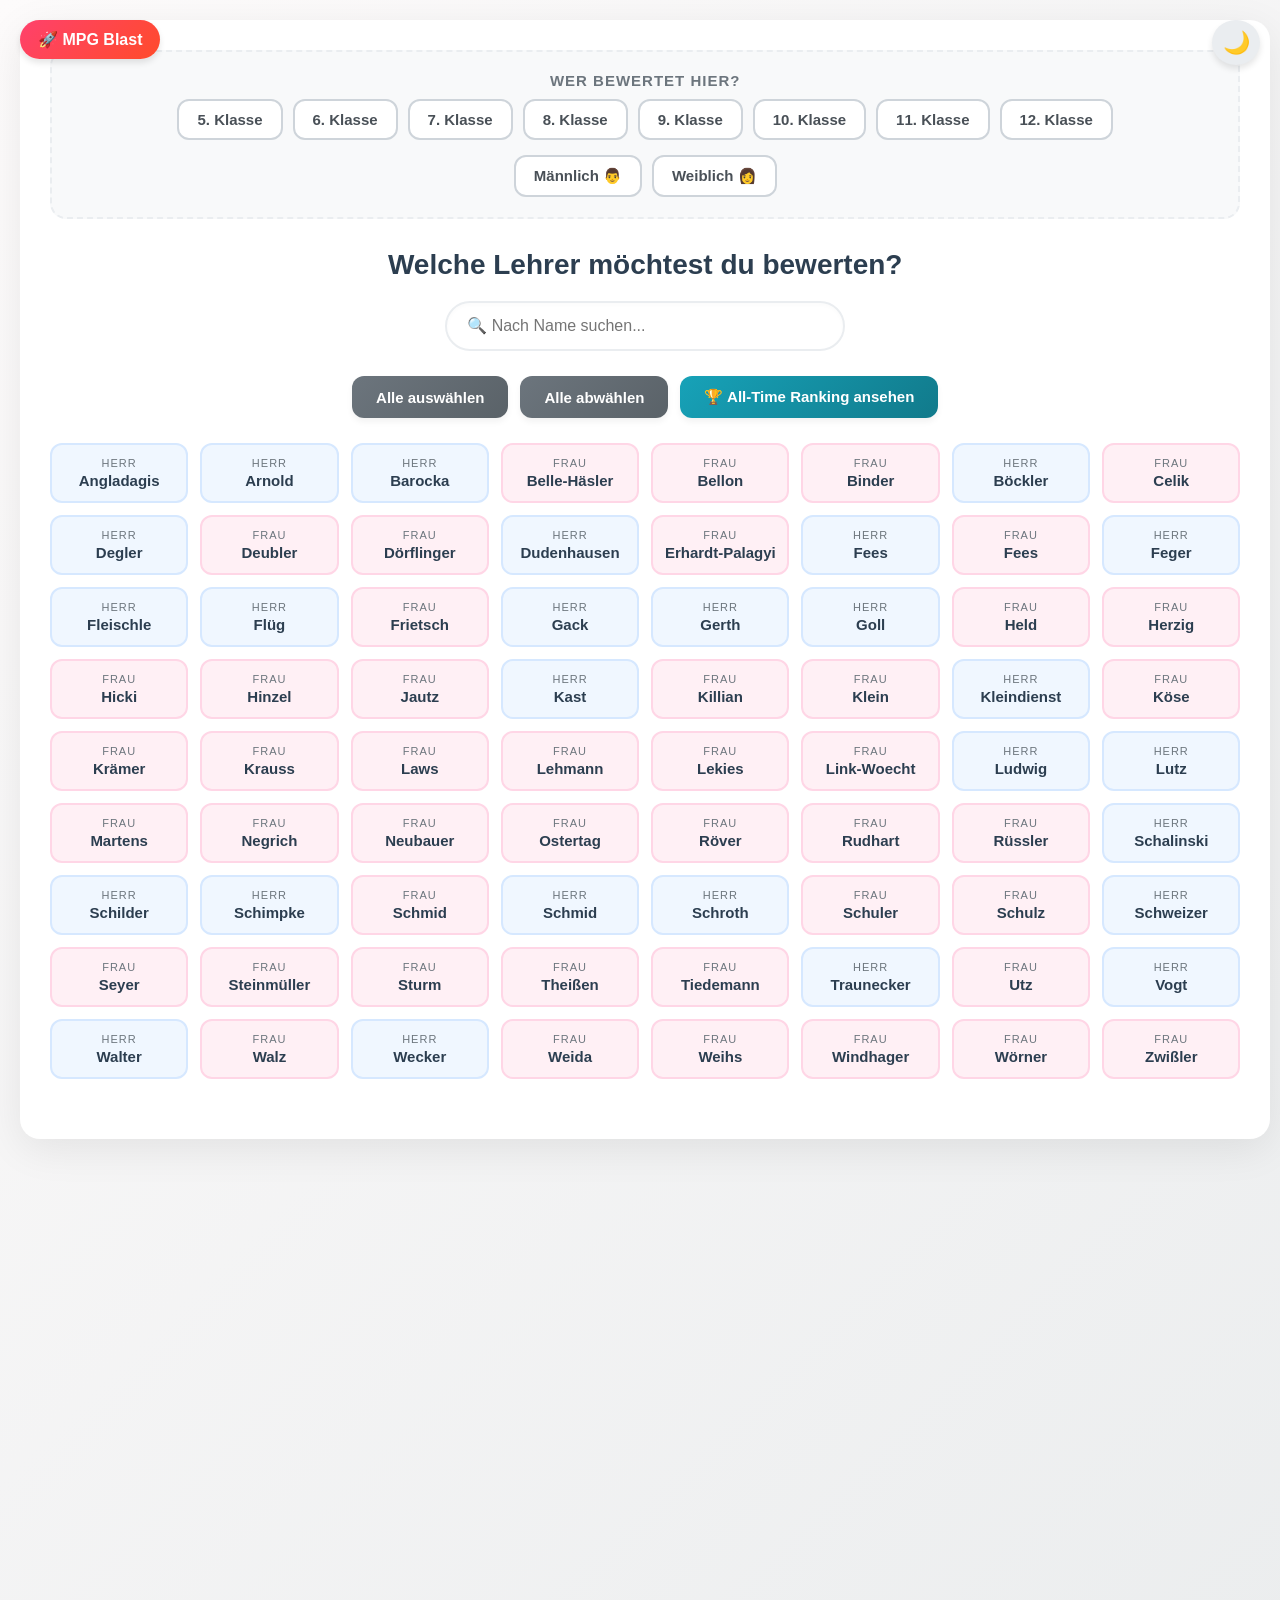
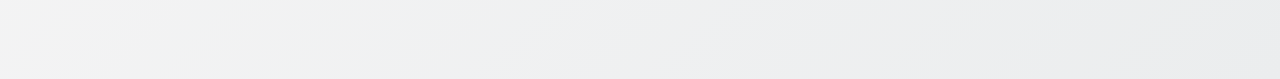
==== commit ce8a9d8e: "Update and rename index4.html to index.html" ====
--- a/index.html
+++ b/index.html
@@ -1,339 +1,1221 @@
-<!DOCTYPE html>
-<html lang="de">
-<head>
-    <meta charset="UTF-8">
-    <meta name="viewport" content="width=device-width, initial-scale=1.0, maximum-scale=1.0, user-scalable=no">
-    <title>Ice Blast - Adventure Master</title>
-    
-    <link rel="stylesheet" href="style_part1.css">
-    <link rel="stylesheet" href="style_part2.css">
-</head>
-<body>
-
-    <div id="live-leaderboard" class="hidden">
-        <input type="text" id="live-name-input" class="live-name-input" placeholder="Dein Name" title="Name ändern">
-        <div class="live-lb-header">
-            <div class="live-lb-title">🏆 Rangliste</div>
-            <div class="expand-lb-icon" id="btn-expand-lb" title="Rangliste vergrößern">⤢</div>
-        </div>
-        <div id="live-lb-list"></div>
-    </div>
-
-    <div id="ice-start-screen" class="ice-start-screen">
-        <div class="logo-container">
-            <div class="logo-ice">
-                <span class="logo-crown">👑</span>
-                ICE
-            </div>
-            <div class="logo-blast">
-                <span class="letter-B">B</span>
-                <span class="letter-L">L</span>
-                <span class="letter-A">A</span>
-                <span class="letter-S">S</span>
-                <span class="letter-T">T</span>
-            </div>
-            <div class="logo-sub">ADVENTURE MASTER</div>
-        </div>
-
-        <div class="start-buttons-wrapper">
-            <button class="btn-menu btn-rangliste" id="btn-start-rangliste">
-                🏆 Rangliste
-                <span class="badge-dot"></span>
-            </button>
-            <button class="btn-menu btn-classic" id="btn-start-classic">
-                ♾️ Classic
-            </button>
-        </div>
-    </div>
-
-    <div class="header">
-        <div class="highscore" id="highscore-display">👑 0</div>
-        <div class="settings-icon" id="settings-btn">⚙️</div>
-    </div>
-
-    <div class="current-score-wrapper">
-        <div class="combo-display hidden" id="combo-display">
-            <span class="heart-icon">❤️</span>
-        </div>
-        <div class="current-score" id="current-score-display">0</div>
-    </div>
-
-    <div class="board-wrapper">
-        <div id="sweep-overlay" class="sweep-overlay"></div>
-        <div class="board" id="board"></div>
-    </div>
-
-    <div class="tray" id="tray">
-        <div class="shape-slot"><div class="shape-container"></div></div>
-        <div class="shape-slot"><div class="shape-container"></div></div>
-        <div class="shape-slot"><div class="shape-container"></div></div>
-    </div>
-
-    <div id="settings-modal" class="settings-overlay hidden">
-        <div class="settings-content">
-            <div class="settings-header">
-                <span>Settings</span>
-                <span class="close-settings" id="close-settings">✕</span>
-            </div>
-           
-            <div class="setting-item">
-                <div class="setting-left">
-                    <span class="icon">
-                        <svg viewBox="0 0 24 24" fill="white" width="28" height="28"><path d="M3 9v6h4l5 5V4L7 9H3zm13.5 3c0-1.77-1.02-3.29-2.5-4.03v8.05c1.48-.73 2.5-2.25 2.5-4.02zM14 3.23v2.06c2.89.86 5 3.54 5 6.71s-2.11 5.85-5 6.71v2.06c4.01-.91 7-4.49 7-8.77s-2.99-7.86-7-8.77z"/></svg>
-                    </span> 
-                    <span>Sound</span>
-                </div>
-                <label class="switch"><input type="checkbox" id="toggle-sound"><span class="slider"></span></label>
-            </div>
-
-            <div class="setting-item">
-                <div class="setting-left">
-                    <span class="icon">
-                        <svg viewBox="0 0 24 24" fill="white" width="28" height="28"><path d="M12 3v10.55c-.59-.34-1.27-.55-2-.55-2.21 0-4 1.79-4 4s1.79 4 4 4 4-1.79 4-4V7h4V3h-6z"/></svg>
-                    </span> 
-                    <span>BGM</span>
-                </div>
-                <label class="switch"><input type="checkbox" id="toggle-bgm"><span class="slider"></span></label>
-             </div>
-
-            <div class="setting-item">
-                <div class="setting-left">
-                    <span class="icon">
-                        <svg viewBox="0 0 24 24" fill="white" width="26" height="26"><path d="M0 15h2V9H0v6zm3 2h2V7H3v10zm19-8v6h2V9h-2zm-3 8h2V7h-2v10zM16.5 3h-9C6.67 3 6 3.67 6 4.5v15c0 .83.67 1.5 1.5 1.5h9c.83 0 1.5-.67 1.5-1.5v-15c0-.83-.67-1.5-1.5-1.5zM16 19H8V5h8v14z"/></svg>
-                    </span> 
-                    <span>Vibration</span>
-                </div>
-                <label class="switch"><input type="checkbox" id="toggle-vibration"><span class="slider"></span></label>
-            </div>
-            
-            <div class="setting-item">
-                <div class="setting-left">
-                    <span class="icon">
-                        <svg viewBox="0 0 24 24" fill="white" width="30" height="30"><path d="M10 20v-6h4v6h5v-8h3L12 3 2 12h3v8z"/></svg>
-                    </span> 
-                    <span>Home</span>
-                </div>
-                <button class="action-btn" id="btn-settings-home">Back</button>
-            </div>
-
-            <div class="setting-item">
-                <div class="setting-left">
-                    <span class="icon">
-                        <svg viewBox="0 0 24 24" fill="white" width="28" height="28"><path d="M12 5V1L7 6l5 5V7c3.31 0 6 2.69 6 6s-2.69 6-6 6-6-2.69-6-6H4c0 4.42 3.58 8 8 8s8-3.58 8-8-3.58-8-8-8z"/></svg>
-                    </span> 
-                    <span>Replay</span>
-                </div>
-                <button class="action-btn" id="btn-settings-replay">Play</button>
-             </div>
-
-            <div class="setting-item">
-                <div class="setting-left">
-                    <span class="icon">
-                        <svg viewBox="0 0 24 24" fill="white" width="26" height="26"><path d="M3 11h4v10H3zm5 4h13v6H8zm0-14h13v13H8z"/></svg>
-                    </span> 
-                    <span>More Games</span>
-                </div>
-                <button class="action-btn" onclick="window.location.href='zaamore_games.html'">Start</button>
-             </div>
-
-            <div class="setting-item">
-                <div class="setting-left">
-                    <span class="icon">
-                        <svg viewBox="0 0 24 24" fill="white" width="28" height="28"><path d="M19.14,12.94c0.04-0.3,0.06-0.61,0.06-0.94c0-0.32-0.02-0.64-0.06-0.94l2.03-1.58c0.18-0.14,0.23-0.41,0.12-0.61 l-1.92-3.32c-0.12-0.22-0.37-0.29-0.59-0.22l-2.39,0.96c-0.5-0.38-1.03-0.7-1.62-0.94L14.4,2.81c-0.04-0.24-0.24-0.41-0.48-0.41 h-3.84c-0.24,0-0.43,0.17-0.47,0.41L9.25,5.35C8.66,5.59,8.12,5.92,7.63,6.29L5.24,5.33c-0.22-0.08-0.47,0-0.59,0.22L2.73,8.87 C2.62,9.08,2.66,9.34,2.86,9.48l2.03,1.58C4.84,11.36,4.8,11.69,4.8,12s0.02,0.64,0.06,0.94l-2.03,1.58 c-0.18,0.14-0.23,0.41-0.12,0.61l1.92,3.32c0.12,0.22,0.37,0.29,0.59,0.22l2.39-0.96c0.5,0.38,1.03,0.7,1.62,0.94l0.36,2.54 c0.05,0.24,0.24,0.41,0.48,0.41h3.84c0.24,0,0.44-0.17,0.47-0.41l0.36-2.54c0.59-0.24,1.13-0.56,1.62-0.94l2.39,0.96 c0.22,0.08,0.47,0,0.59-0.22l1.92-3.32c0.12-0.22,0.07-0.49-0.12-0.61L19.14,12.94z M12,15.6c-1.98,0-3.6-1.62-3.6-3.6 s1.62-3.6,3.6-3.6s3.6,1.62,3.6,3.6S13.98,15.6,12,15.6z"/></svg>
-                    </span> 
-                    <span>More Settings</span>
-                </div>
-                <button class="action-btn" id="btn-open-master">Set</button>
-            </div>
-        </div>
-    </div>
-
-    <div id="master-settings-modal" class="master-fullscreen hidden">
-        <div class="master-fs-header" id="master-title" style="cursor: pointer;">Mastersettings</div>
-        <div class="master-fs-content">
-            
-            <div class="master-fs-item" style="flex-direction: column; align-items: stretch; gap: 10px;">
-                <div style="text-align: center;"><span>Daten Backup (Rangliste & Score)</span></div>
-                <div style="display: flex; gap: 10px;">
-                    <button class="action-btn" id="btn-export-data" style="flex: 1; background-color: #3b82f6; box-shadow: 0 4px 0 #2563eb;">Exportieren</button>
-                    <button class="action-btn" id="btn-import-data" style="flex: 1; background-color: #fca5a5; box-shadow: 0 4px 0 #f87171; color: #7f1d1d;">Importieren</button>
-                    <input type="file" id="import-file-input" accept=".json" style="display: none;">
-                </div>
-                <div id="backup-status-msg" style="text-align: center; font-size: 14px; font-weight: bold; min-height: 20px; transition: opacity 0.3s; opacity: 0;"></div>
-            </div>
-
-            <div class="master-fs-item mode-selector-container">
-                <div style="width: 100%; text-align: center;"><span>Spielmodus</span></div>
-                <div class="mode-options">
-                    <div class="mode-option active" id="mode-standard">
-                        <div class="mode-preview standard-preview"></div>
-                        <span>Standard</span>
-                    </div>
-
-                    <div class="mode-option" id="mode-adrian">
-                        <div class="mode-preview color-adrian"></div>
-                        <span>Adrian Modus</span>
-                    </div>
-
-                    <div class="mode-option" id="mode-ahmad">
-                        <div class="mode-preview color-image"></div>
-                        <span>Ahmad Modus</span>
-                    </div>
-                   
-                    <div class="mode-option" id="mode-emanuel">
-                        <div class="mode-preview color-emanuel"></div>
-                        <span>Emanuel Modus</span>
-                    </div>
-                 </div>
-            </div>
-
-            <div class="master-fs-item">
-                <div style="display: flex; flex-direction: column; gap: 8px;">
-                    <span>Einfarbig (Standard)</span>
-                    <select id="single-color-select" style="background: #3b4c73; color: white; border: none; padding: 8px; border-radius: 8px; font-weight: bold; outline: none; width: fit-content;">
-                        <option value="color-hellblau">Hellblau</option>
-                        <option value="color-dunkelblau">Dunkelblau</option>
-                        <option value="color-gruen">Grün</option>
-                        <option value="color-gelb">Gelb</option>
-                        <option value="color-orange">Orange</option>
-                        <option value="color-rot">Rot</option>
-                        <option value="color-pink">Pink</option>
-                        <option value="color-lila">Lila</option>
-                    </select>
-                </div>
-                <label class="switch"><input type="checkbox" id="toggle-single-color"><span class="slider"></span></label>
-            </div>
-
-            <div class="master-fs-item">
-                <span>Meme bei 67</span>
-                <label class="switch"><input type="checkbox" id="toggle-meme" checked><span class="slider"></span></label>
-            </div>
-
-            <div class="master-fs-item">
-                <span>Quadratisches UI</span>
-                <label class="switch"><input type="checkbox" id="toggle-square-ui"><span class="slider"></span></label>
-            </div>
-
-            <div class="master-fs-item" id="original-mode-container">
-                <div style="display:flex; flex-direction:column; max-width: 70%;">
-                    <span>Original</span>
-                    <span style="font-size: 13px; color: #a9b7d6; font-weight: normal; margin-top: 4px; line-height: 1.3;">
-                        Füllt das Feld anfangs mit zufälligen Blöcken. Bis Score 100 erhältst du leichtere Formen zum Auflösen.
-                    </span>
-                </div>
-                <label class="switch"><input type="checkbox" id="toggle-original"><span class="slider"></span></label>
-            </div>
-        </div>
-
-        <div class="master-fs-footer">
-            <button class="btn-fs-back" id="btn-master-back">
-                <svg viewBox="0 0 24 24" fill="white" width="24" height="24"><path d="M20 11H7.83l5.59-5.59L12 4l-8 8 8 8 1.41-1.41L7.83 13H20v-2z"/></svg>
-                Zurück
-            </button>
-        </div>
-    </div>
-
-    <div id="custom-game-over-screen" class="custom-game-over-screen hidden">
-        <div class="top-right-icon">🔄</div> 
-        <div class="cgo-title">Game Over</div>
-        <div class="cgo-label">Score</div>
-        <div class="cgo-score" id="cgo-current">0</div>
-        <div class="cgo-label">Best Score</div>
-        <div class="cgo-best" id="cgo-best">0</div>
-        <button class="cgo-play-btn" id="cgo-play-btn">
-            <svg viewBox="0 0 24 24" fill="white" width="36px" height="36px"><path d="M8 5v14l11-7z"/></svg>
-        </button>
-    </div>
-
-    <div id="ranked-setup-screen" class="settings-overlay hidden" style="z-index: 6000;">
-        <div class="settings-content" style="display: flex; flex-direction: column; gap: 15px; align-items: center; position: relative;">
-            <div class="settings-header" style="width: 100%; position: relative; min-height: 32px; justify-content: center; display: flex;">
-                <span style="font-size: 22px; text-align: center; margin: 0;">Rangliste spielen</span>
-                <span class="close-settings" id="close-ranked-setup" style="position: absolute; right: -5px; top: -5px; transform: none;">✕</span>
-            </div>
-            
-            <input type="text" id="ranked-name-input" placeholder="Dein Spielername" style="width: 100%; padding: 12px; border-radius: 8px; border: none; background: #3b4c73; color: white; font-size: 16px; font-weight: bold; outline: none;">
-            
-            <div style="width: 100%; margin-top: 5px;">
-                <span style="color: #a9b7d6; font-size: 14px;">Vorgefertigte Bilder:</span>
-                <div id="preset-avatars" style="display: flex; gap: 8px; justify-content: center; margin-top: 8px; flex-wrap: wrap;">
-                    </div>
-            </div>
-            
-            <div style="width: 100%; text-align: center; color: #a9b7d6; font-size: 12px; margin: 5px 0;">- ODER EIGENES BILD -</div>
-
-            <div style="display: flex; justify-content: space-between; width: 100%;">
-                <span style="color: #a9b7d6; font-size: 14px;">Optionales Profilbild</span>
-                <span id="clear-pic-btn" style="color: #ef4444; font-size: 14px; cursor: pointer; display: none;">✖ Entfernen</span>
-            </div>
-            <input type="file" id="ranked-pic-input" accept="image/*" style="width: 100%; color: white;">
-            
-            <button class="cgo-play-btn" id="btn-start-ranked-game" style="margin-top: 10px; width: 100%;">Los geht's!</button>
-        </div>
-    </div>
-
-    <div id="leaderboard-screen" class="master-fullscreen hidden" style="z-index: 7000;">
-        <div class="master-fs-header">Top Spieler</div>
-        <div class="master-fs-content" id="leaderboard-list" style="overflow-y: auto; max-height: 60vh; padding-right: 10px;">
-        </div>
-        <div class="master-fs-footer" style="position: relative; margin-top: 20px; text-align: center; bottom: 0; left: 0; display: flex; justify-content: center; gap: 15px;">
-            <button class="btn-fs-back" id="btn-close-leaderboard" style="margin: 0;">
-                <svg viewBox="0 0 24 24" fill="white" width="24" height="24"><path d="M20 11H7.83l5.59-5.59L12 4l-8 8 8 8 1.41-1.41L7.83 13H20v-2z"/></svg>
-                Zurück
-            </button>
-            <button class="btn-fs-back" id="btn-retry-from-leaderboard" style="margin: 0; background-color: #31c817; box-shadow: 0 6px 0 #23930e, 0 10px 20px rgba(0,0,0,0.4); display: none;">
-                🔄 Retry
-            </button>
-        </div>
-    </div>
-    
-    <div id="hidden-room" class="master-fullscreen hidden" style="z-index: 9999; background: radial-gradient(circle, #4a00e0, #8e2de2);">
-        <div class="master-fs-header" style="color: #fff; text-shadow: 0 4px 15px rgba(255,255,255,0.5);">Admin Panel</div>
-        
-        <div style="text-align: center; margin-bottom: 20px; display: flex; justify-content: center; gap: 10px;">
-            <input type="number" id="admin-global-highscore" placeholder="Global Highscore" style="width: 150px; padding: 10px; border-radius: 8px; border: none; background: #3b4c73; color: white; outline: none;">
-            <button class="action-btn" id="btn-admin-save-highscore" style="width: auto; padding: 0 15px; height: 38px;">Setzen</button>
-        </div>
-
-        <div style="text-align: center; margin-bottom: 15px;">
-            <button class="action-btn" id="btn-admin-add" style="width: 250px; height: 50px; font-size: 18px; background-color: #3b4c73; box-shadow: 0 4px 0 #212943;">+ Neuen Eintrag hinzufügen</button>
-        </div>
-        <div class="master-fs-content" id="admin-list" style="overflow-y: auto; max-height: 60vh; padding: 10px; background: rgba(0,0,0,0.3); border-radius: 12px;">
-            </div>
-        <div class="master-fs-footer" style="position: relative; margin-top: 20px; text-align: center; bottom: 0; left: 0;">
-            <button class="btn-fs-back" id="btn-leave-room" style="margin: 0 auto; background-color: #333; box-shadow: 0 6px 0 #111;">Schließen</button>
-        </div>
-    </div>
-
-    <div id="admin-edit-modal" class="settings-overlay hidden" style="z-index: 10000;">
-        <div class="settings-content" style="display: flex; flex-direction: column; gap: 15px; align-items: center; position: relative;">
-            <div class="settings-header" style="width: 100%; position: relative; min-height: 32px; justify-content: center; display: flex;">
-                <span id="admin-modal-title" style="font-size: 22px; text-align: center; margin: 0;">Eintrag bearbeiten</span>
-                <span class="close-settings" id="close-admin-edit" style="position: absolute; right: -5px; top: -5px; transform: none;">✕</span>
-            </div>
-            
-            <input type="hidden" id="admin-edit-index">
-            <input type="text" id="admin-name" placeholder="Spielername" style="width: 100%; padding: 10px; border-radius: 8px; border: none; background: #3b4c73; color: white; outline: none;">
-            <input type="number" id="admin-score" placeholder="Score" style="width: 100%; padding: 10px; border-radius: 8px; border: none; background: #3b4c73; color: white; outline: none;">
-            <input type="text" id="admin-date" placeholder="Datum (z.B. 12.10.2023)" style="width: 100%; padding: 10px; border-radius: 8px; border: none; background: #3b4c73; color: white; outline: none;">
-            <input type="text" id="admin-time" placeholder="Uhrzeit (z.B. 14:30)" style="width: 100%; padding: 10px; border-radius: 8px; border: none; background: #3b4c73; color: white; outline: none;">
-            
-            <div style="display: flex; justify-content: space-between; width: 100%; margin-top: 5px;">
-                <span style="color: #a9b7d6; font-size: 14px;">Profilbild</span>
-                <span id="admin-clear-pic" style="color: #ef4444; font-size: 14px; cursor: pointer;">✖ Entfernen</span>
-            </div>
-            <input type="file" id="admin-pic-input" accept="image/*" style="width: 100%; color: white;">
-            
-            <button class="cgo-play-btn" id="btn-admin-save" style="margin-top: 10px; width: 100%; height: 50px;">Speichern</button>
-        </div>
-    </div>
-
-    <script src="ahmad.js"></script>
-    <script src="zemanuel.js"></script>
-    <script src="zadrian.js"></script> 
-    <script src="zassets.js"></script>
-    
-    <script src="script_part1.js"></script>
-    <script src="script_part2.js"></script>
-</body>
-</html>
+<!DOCTYPE html>
+<html lang="de">
+<head>
+    <meta charset="UTF-8">
+    <meta name="viewport" content="width=device-width, initial-scale=1.0">
+    <title>Lehrerranking MPG</title>
+    <style>
+        /* Modernes Basis-Design */
+        body { 
+            font-family: 'Segoe UI', Tahoma, Geneva, Verdana, sans-serif; 
+            background: linear-gradient(135deg, #fdfbfb 0%, #ebedee 100%); 
+            color: #333;
+            text-align: center; 
+            margin: 0; 
+            padding: 20px; 
+            padding-bottom: 60vh; 
+            min-height: 100vh;
+            transition: background 0.3s, color 0.3s;
+        }
+        
+        .container { 
+            max-width: 1500px; 
+            width: 96%;
+            background: white; 
+            margin: auto; 
+            padding: 30px; 
+            border-radius: 20px; 
+            box-shadow: 0 10px 40px rgba(0,0,0,0.08); 
+            position: relative;
+            transition: background 0.3s, box-shadow 0.3s;
+        }
+
+        #mpg-blast-link {
+            position: absolute; top: 20px; left: 20px; text-decoration: none; font-weight: bold;
+            background: linear-gradient(135deg, #ff416c, #ff4b2b); color: white;
+            padding: 10px 18px; border-radius: 25px; box-shadow: 0 4px 6px rgba(0,0,0,0.1);
+            transition: transform 0.3s, box-shadow 0.3s; z-index: 100;
+        }
+        #mpg-blast-link:hover { transform: scale(1.05); box-shadow: 0 6px 15px rgba(255, 65, 108, 0.3); }
+
+        #dark-mode-toggle {
+            position: absolute; top: 20px; right: 20px; border-radius: 50%; 
+            width: 45px; height: 45px; border: none; background: #eaedf0; 
+            font-size: 22px; cursor: pointer; transition: all 0.3s; 
+            box-shadow: 0 4px 6px rgba(0,0,0,0.1); display: flex;
+            align-items: center; justify-content: center; z-index: 100;
+        }
+        #dark-mode-toggle:hover { transform: scale(1.1); }
+        
+        h2 { color: #2c3e50; font-size: 28px; margin-bottom: 20px; margin-top: 10px; transition: color 0.3s;}
+
+        /* Bewerter-Profil direkte Auswahl */
+        .profile-section {
+            background: #f8f9fa;
+            border-radius: 16px;
+            padding: 20px;
+            margin-bottom: 30px;
+            border: 2px dashed #eaedf0;
+            transition: all 0.3s;
+        }
+
+        .profile-title { font-weight: 800; color: #6c757d; margin-bottom: 10px; font-size: 15px; text-transform: uppercase; letter-spacing: 1px; }
+        
+        .profile-group { display: flex; flex-wrap: wrap; justify-content: center; gap: 10px; margin-bottom: 15px; }
+        .profile-group:last-child { margin-bottom: 0; }
+
+        .profile-btn {
+            padding: 10px 18px;
+            font-size: 15px;
+            font-weight: bold;
+            color: #495057;
+            background: #fff;
+            border: 2px solid #ced4da;
+            border-radius: 12px;
+            cursor: pointer;
+            transition: all 0.2s ease;
+            user-select: none;
+            -webkit-tap-highlight-color: transparent;
+        }
+
+        .profile-btn:hover { border-color: #adb5bd; transform: translateY(-2px); }
+        .profile-btn.active {
+            background: #007bff; color: white; border-color: #007bff;
+            box-shadow: 0 4px 10px rgba(0,123,255,0.2);
+        }
+
+        /* Suchleiste mit X */
+        .search-wrapper { position: relative; max-width: 400px; margin: 0 auto 25px auto; }
+        #search-input {
+            width: 100%; padding: 14px 40px 14px 20px; font-size: 16px; box-sizing: border-box;
+            border: 2px solid #eaedf0; border-radius: 30px; outline: none;
+            transition: all 0.3s ease; box-shadow: inset 0 2px 4px rgba(0,0,0,0.02);
+        }
+        #search-input:focus { border-color: #007bff; box-shadow: 0 0 15px rgba(0,123,255,0.15); }
+        #clear-search {
+            position: absolute; right: 15px; top: 50%; transform: translateY(-50%);
+            font-size: 20px; color: #adb5bd; cursor: pointer; display: none;
+            transition: color 0.2s; user-select: none;
+        }
+        #clear-search:hover { color: #dc3545; }
+
+        /* Auswahl-Bereich */
+        #selection-section { display: block; }
+        .controls { margin-bottom: 25px; display: flex; justify-content: center; flex-wrap: wrap; gap: 12px; }
+        
+        .teacher-grid { display: grid; grid-template-columns: repeat(auto-fill, minmax(130px, 1fr)); gap: 12px; text-align: left; margin-bottom: 30px; }
+        .teacher-item { padding: 12px 10px; border-radius: 12px; border: 2px solid transparent; display: flex; flex-direction: column; align-items: center; justify-content: center; gap: 3px; cursor: pointer; transition: transform 0.2s ease, box-shadow 0.2s ease, background 0.3s, border-color 0.3s; user-select: none; position: relative; -webkit-tap-highlight-color: transparent; }
+        .teacher-item.male { background: #f0f7ff; border-color: #d6e8ff; }
+        .teacher-item.female { background: #fff0f5; border-color: #ffd6e6; }
+        @media (hover: hover) { .teacher-item:hover { transform: translateY(-2px); box-shadow: 0 4px 8px rgba(0,0,0,0.05); } }
+        .teacher-item.male.selected { border-color: #007bff; background: #e0f0ff; box-shadow: 0 4px 12px rgba(0,123,255,0.2); }
+        .teacher-item.female.selected { border-color: #e83e8c; background: #ffe6f0; box-shadow: 0 4px 12px rgba(232,62,140,0.2); }
+        .teacher-item input[type="checkbox"] { display: none; }
+        .teacher-prefix { font-size: 11px; color: #6c757d; text-transform: uppercase; letter-spacing: 1px; }
+        .teacher-lastname { font-size: 15px; font-weight: 800; color: #2c3e50; text-align: center; word-break: break-word; transition: color 0.3s; }
+
+        /* Ranking-Bereich */
+        #ranking-section { display: none; margin-top: 40px; padding-top: 30px; border-top: 2px dashed #eaedf0; transition: border-color 0.3s; }
+        
+        .progress-container { width: 100%; max-width: 600px; height: 16px; background: #eaedf0; border-radius: 8px; margin: 0 auto 25px auto; overflow: hidden; box-shadow: inset 0 2px 5px rgba(0,0,0,0.05); transition: background 0.3s; }
+        .progress-bar-fill { height: 100%; width: 0%; background: linear-gradient(90deg, #28a745, #34ce57); transition: width 0.4s cubic-bezier(0.25, 0.8, 0.25, 1); border-radius: 8px; }
+
+        .battle-arena { display: flex; justify-content: center; align-items: stretch; gap: 35px; margin-top: 20px; opacity: 1; transition: opacity 0.3s ease; }
+        .card { width: 45%; max-width: 450px; background: #fff; border: 2px solid #f8f9fa; border-radius: 20px; padding: 25px; box-shadow: 0 10px 30px rgba(0,0,0,0.06); display: flex; flex-direction: column; justify-content: space-between; transition: all 0.3s; }
+        .big-name-display { height: 200px; display: flex; flex-direction: column; align-items: center; justify-content: center; border-radius: 16px; margin-bottom: 25px; border: 2px solid transparent; padding: 15px; transition: transform 0.2s ease, background 0.3s, border-color 0.3s; }
+        .big-name-display.male { background: linear-gradient(135deg, #f0f7ff, #e0f0ff); border-color: #b8d4ff; }
+        .big-name-display.female { background: linear-gradient(135deg, #fff0f5, #ffe6f0); border-color: #ffb8d4; }
+        .big-name-display .prefix { font-size: 16px; color: #6c757d; margin-bottom: 5px; text-transform: uppercase; letter-spacing: 2px; }
+        .big-name-display .last-name { font-size: 34px; font-weight: 900; color: #2c3e50; text-align: center; word-break: break-word; line-height: 1.1; transition: color 0.3s; }
+        .big-name-display.male .last-name { color: #0056b3; }
+        .big-name-display.female .last-name { color: #c2185b; }
+        .flash-green { box-shadow: 0 0 35px rgba(40, 167, 69, 0.4) !important; transform: scale(1.03); border-color: #28a745 !important; }
+        .vs { font-size: 28px; font-weight: 900; color: #adb5bd; display: flex; align-items: center; padding: 0 10px; transition: color 0.3s;}
+        
+        button { padding: 12px 24px; font-size: 15px; font-weight: bold; cursor: pointer; border: none; border-radius: 12px; transition: all 0.2s ease; outline: none; box-shadow: 0 4px 6px rgba(0,0,0,0.05); -webkit-tap-highlight-color: transparent; }
+        @media (hover: hover) { button:hover { transform: translateY(-2px); } }
+        .btn-vote { background: linear-gradient(135deg, #007bff, #0056b3); color: white; width: 100%; padding: 18px; font-size: 20px; margin-top: auto; border-radius: 14px; }
+        @media (hover: hover) { .btn-vote:hover { box-shadow: 0 6px 15px rgba(0,123,255,0.3); } }
+        .btn-secondary { background: linear-gradient(135deg, #6c757d, #5a6268); color: white; }
+        .btn-info { background: linear-gradient(135deg, #17a2b8, #117a8b); color: white; }
+        .btn-warning { background: linear-gradient(135deg, #ffc107, #e0a800); color: #333; }
+        .btn-success { background: linear-gradient(135deg, #28a745, #1e7e34); color: white; }
+        @media (hover: hover) { .btn-success:hover { box-shadow: 0 6px 15px rgba(40,167,69,0.3); } }
+        .btn-danger { background: linear-gradient(135deg, #dc3545, #c82333); color: white; }
+        
+        .action-buttons { margin-top: 35px; display: flex; justify-content: center; flex-wrap: wrap; gap: 15px; }
+        .action-buttons button { padding: 15px 25px; font-size: 16px; }
+
+        /* Ergebnisse Layout */
+        #results-screen { display: none; }
+        .results-wrapper { display: flex; gap: 40px; align-items: flex-start; margin-top: 20px; text-align: left; }
+        @media (max-width: 1050px) {
+            .results-wrapper { flex-direction: column; }
+            .battle-arena { flex-direction: column; align-items: center; }
+            .card { width: 100%; max-width: 100%; }
+            .top10-sidebar { width: 100%; flex: auto; }
+        }
+
+        /* Top 10 Sidebar modernisiert */
+        .top10-sidebar {
+            flex: 0 0 450px; background: #fffdf5; border: 4px solid #ffd700; 
+            border-radius: 20px; padding: 25px; box-shadow: 0 10px 30px rgba(255, 215, 0, 0.15); box-sizing: border-box; transition: all 0.3s;
+        }
+        .top10-sidebar h3 { color: #b8860b; margin-top: 0; border-bottom: 2px solid #fdeaa8; padding-bottom: 15px; text-align: center; font-size: 22px; transition: all 0.3s;}
+        
+        .top10-list { list-style: none; padding: 0; margin: 0; }
+        .top10-list li {
+            display: flex; align-items: center; justify-content: space-between;
+            padding: 14px 15px; border: 1px solid #eaedf0; gap: 10px; font-weight: bold;
+            border-radius: 12px; margin-bottom: 10px; background: #ffffff; 
+            box-shadow: 0 2px 8px rgba(0,0,0,0.02); transition: all 0.3s;
+        }
+        .top10-list li:last-child { margin-bottom: 0; }
+        
+        .top10-list li.rank-1 { border: 2px solid #ffd700; background: linear-gradient(135deg, #fffcf0, #ffffff); margin-bottom: 20px; padding: 18px 15px; transform: scale(1.02); box-shadow: 0 6px 15px rgba(255, 215, 0, 0.2); }
+        .top10-list li.rank-2 { border-left: 5px solid #c0c0c0; margin-bottom: 15px; }
+        .top10-list li.rank-3 { border-left: 5px solid #cd7f32; margin-bottom: 20px; }
+
+        .top10-list .rank { font-size: 16px; width: 45px; text-align: left; color: #b8860b; }
+        .top10-list li.rank-1 .rank { font-size: 22px; } 
+        .top10-list .name { flex-grow: 1; font-size: 16px; transition: color 0.3s;}
+        .top10-list li.rank-1 .name { font-size: 18px; color: #855a00; }
+        
+        .top10-list .stats { display: flex; gap: 8px; font-size: 14px; padding: 5px 0; align-items: center;}
+        .stat-wins { display: inline-block; width: 45px; text-align: left; color: #28a745; }
+        .stat-losses { display: inline-block; width: 45px; text-align: left; color: #dc3545; }
+        .stat-quote { display: inline-block; width: 45px; text-align: right; color: #2c3e50; font-weight: 900; }
+
+        /* HAUPTTABELLE */
+        .full-list-main {
+            flex: 1; background: #fff; border: 1px solid #eaedf0; border-radius: 16px;
+            padding: 25px; width: 100%; box-sizing: border-box; box-shadow: 0 4px 15px rgba(0,0,0,0.03); overflow-x: auto;
+            transition: all 0.3s ease;
+        }
+
+        .all-time-glow {
+            border: 3px solid #ffd700 !important;
+            background: linear-gradient(180deg, #fffdf5 0%, #ffffff 100%) !important;
+            animation: subtleGlow 2.5s infinite alternate;
+        }
+        @keyframes subtleGlow {
+            from { box-shadow: 0 0 15px rgba(255, 215, 0, 0.15); }
+            to { box-shadow: 0 0 35px rgba(255, 215, 0, 0.35); }
+        }
+        
+        .results-table { width: 100%; border-collapse: separate; border-spacing: 0 6px; margin-top: 10px; table-layout: fixed; }
+        
+        .results-table th, .results-table td {
+            box-sizing: border-box; padding: 14px 8px; text-align: center; vertical-align: middle; 
+            overflow: hidden; text-overflow: ellipsis; white-space: nowrap; transition: background 0.3s, color 0.3s, border-color 0.3s;
+        }
+        
+        .results-table th { 
+            background: #f8f9fa; color: #6c757d; font-size: 14px; font-weight: bold;
+            border-top: 1px solid #eaedf0; border-bottom: 1px solid #eaedf0; cursor: default; 
+        }
+        
+        .results-table th.sortable { cursor: pointer; }
+        .results-table th.sortable:not(.active-sort):hover { background: #e9ecef; color: #333; }
+        
+        .results-table th.active-sort { background: #e0f0ff; color: #007bff; font-weight: 900; border-color: #b8daff;}
+        .results-table th.active-sort:hover { background: #e0f0ff; color: #007bff; }
+        .results-table th.active-sort.desc::after { content: ' ↓'; font-size: 14px; } 
+        .results-table th.active-sort.asc::after { content: ' ↑'; font-size: 14px; } 
+
+        .results-table th.name-header { text-align: left; padding-left: 15px; }
+        .results-table th:first-child { border-left: 1px solid #eaedf0; border-top-left-radius: 10px; border-bottom-left-radius: 10px; }
+        .results-table th:last-child { border-right: 1px solid #eaedf0; border-top-right-radius: 10px; border-bottom-right-radius: 10px; }
+        
+        .results-table td { 
+            background: #ffffff; border-top: 1px solid #eaedf0; border-bottom: 1px solid #eaedf0; 
+            font-size: 16px; font-weight: 600; color: #2c3e50; 
+        }
+        .results-table td.name-col { text-align: left; padding-left: 15px; font-size: 17px; } 
+        
+        .results-table td:first-child { border-left: 1px solid #eaedf0; border-top-left-radius: 10px; border-bottom-left-radius: 10px; font-weight: bold; color: #6c757d;}
+        .results-table td:last-child { border-right: 1px solid #eaedf0; border-top-right-radius: 10px; border-bottom-right-radius: 10px; }
+        
+        .results-table tbody tr { transition: transform 0.2s ease, box-shadow 0.2s ease; }
+        .results-table tbody tr:hover { transform: translateY(-2px); box-shadow: 0 6px 15px rgba(0,0,0,0.06); position: relative; z-index: 10; }
+        
+        .results-table tr.rank-row-1 td { background: #fffcf0; border-color: #fdeaa8; }
+        .results-table tr.rank-row-1 td:first-child { border-left: 6px solid #ffd700; }
+        .results-table tr.rank-row-1 td.name-col { color: #b8860b; font-weight: 900; font-size: 19px; }
+
+        .results-table tr.rank-row-2 td { background: #f8f9fa; border-color: #e9ecef; }
+        .results-table tr.rank-row-2 td:first-child { border-left: 6px solid #c0c0c0; }
+
+        .results-table tr.rank-row-3 td { background: #fffaf6; border-color: #fcece0; }
+        .results-table tr.rank-row-3 td:first-child { border-left: 6px solid #cd7f32; }
+
+        .score-positive { color: #28a745; } .score-negative { color: #dc3545; } .score-neutral { color: #6c757d; }
+
+        @media (max-width: 768px) {
+            .results-table th, .results-table td { padding: 12px 4px; font-size: 13px; }
+            .results-table td.name-col { font-size: 14px; padding-left: 8px;}
+            .results-table tr.rank-row-1 td.name-col { font-size: 15px; }
+            .hide-mobile { display: none; } 
+        }
+
+        /* Admin Bereich */
+        #admin-screen { display: none; text-align: left; }
+        .admin-grid { display: grid; grid-template-columns: repeat(auto-fill, minmax(300px, 1fr)); gap: 15px; margin-bottom: 30px; max-height: 50vh; overflow-y: auto; padding-right: 10px; }
+        .admin-item { background: #f8f9fa; padding: 15px; border-radius: 12px; display: flex; flex-direction: column; gap: 8px; border: 1px solid #dee2e6; transition: background 0.3s, border-color 0.3s;}
+        .admin-item input[type="text"], .admin-item input[type="number"] { padding: 10px; border: 1px solid #ccc; border-radius: 8px; font-size: 14px; outline: none; transition: background 0.3s, color 0.3s, border-color 0.3s;}
+        .admin-item input[type="text"] { width: calc(100% - 22px); }
+        .admin-item input[type="number"] { padding: 8px; width: 100%; box-sizing: border-box; }
+        .secret-trigger { cursor: text; }
+        .info-trigger { cursor: pointer; user-select: none; }
+
+        .history-list { margin-top: 20px; max-height: 500px; overflow-y: auto; background: #f8f9fa; border: 1px solid #dee2e6; border-radius: 12px; padding: 15px; transition: background 0.3s, border-color 0.3s;}
+        .history-item { padding: 15px 10px; border-bottom: 1px solid #dee2e6; font-size: 14px; transition: border-color 0.3s;}
+        .history-item:last-child { border-bottom: none; }
+        .history-date { color: #007bff; font-weight: bold; }
+
+        /* --- DARK MODE STYLES (GOLD & GLOW EDITION) --- */
+        body.dark-mode { background: #121212; color: #e0e0e0; }
+        body.dark-mode .container { background: #1e1e1e; box-shadow: 0 10px 50px rgba(0,0,0,0.8); }
+        body.dark-mode h2, body.dark-mode h3 { color: #f8f9fa; }
+        body.dark-mode .profile-section { background: #242424; border-color: #444; }
+        body.dark-mode .profile-title { color: #adb5bd; }
+        body.dark-mode .profile-btn { background: #2c2c2c; color: #e0e0e0; border-color: #555; }
+        body.dark-mode .profile-btn:hover { border-color: #888; }
+        body.dark-mode .profile-btn.active { background: #007bff; color: white; border-color: #007bff; box-shadow: 0 0 15px rgba(0,123,255,0.4); }
+        body.dark-mode #search-input { background: #2c2c2c; color: #e0e0e0; border-color: #444; }
+        body.dark-mode #search-input:focus { border-color: #ffd700; box-shadow: 0 0 15px rgba(255, 215, 0, 0.3); }
+        body.dark-mode #mpg-blast-link { box-shadow: 0 4px 10px rgba(0,0,0,0.5); border: 1px solid #ff4b2b;}
+        
+        /* Lehrer Auswahl - Gold Glow */
+        body.dark-mode .teacher-item.male { background: #1c2b3a; border-color: #2a3f54; }
+        body.dark-mode .teacher-item.female { background: #3a1c27; border-color: #542a3a; }
+        body.dark-mode .teacher-lastname { color: #f8f9fa; }
+        
+        body.dark-mode .teacher-item.male.selected,
+        body.dark-mode .teacher-item.female.selected { 
+            background: rgba(255, 215, 0, 0.1); 
+            border-color: #ffd700; 
+            box-shadow: 0 0 15px rgba(255, 215, 0, 0.4); 
+            transform: translateY(-2px);
+        }
+
+        body.dark-mode .progress-container { background: #333; }
+        body.dark-mode .progress-bar-fill { background: linear-gradient(90deg, #b8860b, #ffd700); box-shadow: 0 0 10px rgba(255, 215, 0, 0.5); }
+        
+        /* Duell Arena - Gold Hover & Vote */
+        body.dark-mode .card { background: #242424; border-color: #333; transition: all 0.3s ease; }
+        body.dark-mode .card:hover { box-shadow: 0 0 25px rgba(255, 215, 0, 0.2); border-color: rgba(255, 215, 0, 0.4); transform: translateY(-4px); }
+        
+        body.dark-mode .big-name-display.male { background: linear-gradient(135deg, #1c2b3a, #244163); border-color: #2a3f54; }
+        body.dark-mode .big-name-display.female { background: linear-gradient(135deg, #3a1c27, #63243d); border-color: #542a3a; }
+        body.dark-mode .big-name-display .last-name { color: #f8f9fa; text-shadow: 0 2px 4px rgba(0,0,0,0.5); }
+        body.dark-mode .big-name-display.male .last-name { color: #8cb4f5; }
+        body.dark-mode .big-name-display.female .last-name { color: #f58cb4; }
+        
+        body.dark-mode .vs { color: #666; text-shadow: 0 0 10px rgba(255,255,255,0.1); }
+        
+        /* Goldener Vote-Button in Dark Mode */
+        body.dark-mode .btn-vote { 
+            background: linear-gradient(135deg, #3a321a, #2a2412); 
+            color: #ffd700; 
+            border: 1px solid #b8860b; 
+            box-shadow: inset 0 0 10px rgba(255,215,0,0.1);
+            transition: all 0.3s;
+        }
+        body.dark-mode .btn-vote:hover { 
+            background: linear-gradient(135deg, #ffd700, #ffb300); 
+            color: #121212; 
+            box-shadow: 0 0 20px rgba(255, 215, 0, 0.6); 
+            border-color: #fff;
+        }
+
+        /* Goldener Blitz beim Abstimmen */
+        body.dark-mode .flash-green { 
+            box-shadow: 0 0 40px rgba(255, 215, 0, 0.7) !important; 
+            border-color: #ffd700 !important; 
+            transform: scale(1.05);
+            background: rgba(255, 215, 0, 0.05);
+        }
+        
+        /* Ergebnisse in Gold */
+        body.dark-mode .top10-sidebar { background: #2a281e; border-color: #ffd700; box-shadow: 0 0 20px rgba(255, 215, 0, 0.15); }
+        body.dark-mode .top10-sidebar h3 { color: #ffd700; border-bottom-color: #665500; text-shadow: 0 0 10px rgba(255,215,0,0.3); }
+        body.dark-mode .top10-list li { background: #2c2c2c; border-color: #444; color: #e0e0e0; }
+        body.dark-mode .top10-list li.rank-1 { background: linear-gradient(135deg, #3a321a, #2a2412); border-color: #ffd700; box-shadow: 0 0 15px rgba(255, 215, 0, 0.3); }
+        body.dark-mode .top10-list .name { color: #e0e0e0; }
+        body.dark-mode .top10-list li.rank-1 .name { color: #ffd700; text-shadow: 0 0 5px rgba(255,215,0,0.4); }
+        
+        body.dark-mode .full-list-main { background: #1e1e1e; border-color: #444; }
+        
+        body.dark-mode .all-time-glow {
+            border: 3px solid #ffd700 !important;
+            background: #1e1e1e !important;
+            animation: darkGoldGlow 2.5s infinite alternate;
+        }
+        @keyframes darkGoldGlow {
+            from { box-shadow: 0 0 10px rgba(255, 215, 0, 0.1); }
+            to { box-shadow: 0 0 30px rgba(255, 215, 0, 0.4); }
+        }
+
+        body.dark-mode .results-table th { background: #2c2c2c; color: #adb5bd; border-color: #444; }
+        body.dark-mode .results-table th.sortable:not(.active-sort):hover { background: #3a3a3a; color: #fff; }
+        body.dark-mode .results-table td { background: #242424; color: #e0e0e0; border-color: #444; }
+        body.dark-mode .results-table td.name-col { color: #e0e0e0; }
+        body.dark-mode .results-table th.active-sort { background: #2a2412; color: #ffd700; border-color: #b8860b; }
+        body.dark-mode .results-table th.active-sort:hover { background: #2a2412; }
+        
+        body.dark-mode .results-table tr.rank-row-1 td { background: #2a281e; border-color: #665500; }
+        body.dark-mode .results-table tr.rank-row-1 td.name-col { color: #ffd700; text-shadow: 0 0 5px rgba(255,215,0,0.4); }
+        body.dark-mode .results-table tr.rank-row-2 td { background: #242424; border-color: #444; }
+        body.dark-mode .results-table tr.rank-row-3 td { background: #28211a; border-color: #553311; }
+        
+        body.dark-mode .admin-item { background: #2c2c2c; border-color: #444; }
+        body.dark-mode .admin-item input { background: #333; border-color: #555; color: #e0e0e0; }
+        body.dark-mode .history-list { background: #2c2c2c; border-color: #444; }
+        body.dark-mode .history-item { border-color: #444; }
+        body.dark-mode #dark-mode-toggle { background: #2c2c2c; color: #fff; border: 1px solid #555; }
+        
+    </style>
+</head>
+<body>
+
+<a href="bb/bb.html" id="mpg-blast-link" title="Zu MPG Blast wechseln">🚀 MPG Blast</a>
+<button id="dark-mode-toggle" onclick="toggleDarkMode()" title="Dark Mode umschalten">🌙</button>
+
+<div class="container">
+    <div id="main-view">
+        <div class="profile-section">
+            <div class="profile-title">Wer bewertet hier?</div>
+            <div class="profile-group" id="grade-group">
+                <div class="profile-btn" data-type="grade" data-val="5">5. Klasse</div>
+                <div class="profile-btn" data-type="grade" data-val="6">6. Klasse</div>
+                <div class="profile-btn" data-type="grade" data-val="7">7. Klasse</div>
+                <div class="profile-btn" data-type="grade" data-val="8">8. Klasse</div>
+                <div class="profile-btn" data-type="grade" data-val="9">9. Klasse</div>
+                <div class="profile-btn" data-type="grade" data-val="10">10. Klasse</div>
+                <div class="profile-btn" data-type="grade" data-val="11">11. Klasse</div>
+                <div class="profile-btn" data-type="grade" data-val="12">12. Klasse</div>
+            </div>
+            <div class="profile-group" id="gender-group">
+                <div class="profile-btn" data-type="gender" data-val="Männlich">Männlich 👨</div>
+                <div class="profile-btn" data-type="gender" data-val="Weiblich">Weiblich 👩</div>
+            </div>
+        </div>
+
+        <div id="selection-section">
+            <h2><span id="trigger-welche" class="secret-trigger">Welche</span> <span id="trigger-lehrer" class="secret-trigger">Lehrer</span> möchtest du bewerten?</h2>
+            
+            <div class="search-wrapper">
+                <input type="text" id="search-input" placeholder="🔍 Nach Name suchen..." oninput="filterTeachers()">
+                <span id="clear-search" onclick="clearSearch()" title="Suche löschen">✖</span>
+            </div>
+
+            <div class="controls">
+                <button class="btn-secondary" onclick="selectAll(true)">Alle auswählen</button>
+                <button class="btn-secondary" onclick="selectAll(false)">Alle abwählen</button>
+                <button class="btn-info" onclick="showAllTimeOnly()">🏆 All-Time Ranking ansehen</button>
+            </div>
+            
+            <div class="teacher-grid" id="teacher-grid"></div>
+        </div>
+
+        <div id="ranking-section">
+            <h2>Wer ist besser<span id="trigger-stats" class="info-trigger">?</span></h2>
+            
+            <div id="duel-stats" style="display: none; color: #007bff; font-weight: bold; font-size: 15px; margin-top: -10px; margin-bottom: 10px;">
+                📊 Absolviert: <span id="stat-done">0</span> | Logisch noch übrig: <span id="stat-left">0</span>
+            </div>
+
+            <div class="progress-container" id="progress-container">
+                <div class="progress-bar-fill" id="progress-bar-fill"></div>
+            </div>
+
+            <div id="all-done-msg" style="display: none; color: #28a745; font-size: 20px; font-weight: bold; margin: 30px 0;">
+                🎉 Alle Kombinationen wurden bewertet! Weiterleitung läuft... 🎉
+            </div>
+
+            <div class="battle-arena" id="arena">
+                <div class="card" id="card-a">
+                    <div class="big-name-display" id="display-a">
+                        <div class="prefix" id="prefix-a">Herr</div>
+                        <div class="last-name" id="lastname-a">Mustermann</div>
+                    </div>
+                    <button class="btn-vote" id="btn-a" onclick="vote('A')">Wählen</button>
+                </div>
+                
+                <div class="vs">VS</div>
+                
+                <div class="card" id="card-b">
+                    <div class="big-name-display" id="display-b">
+                        <div class="prefix" id="prefix-b">Frau</div>
+                        <div class="last-name" id="lastname-b">Musterfrau</div>
+                    </div>
+                    <button class="btn-vote" id="btn-b" onclick="vote('B')">Wählen</button>
+                </div>
+            </div>
+
+            <div class="action-buttons" id="action-buttons-container">
+                <button class="btn-info" id="btn-undo" style="display: none;" onclick="undoLastVote()">↶ Rückgängig</button>
+                <button class="btn-secondary" id="btn-skip" onclick="vote('SKIP')">Überspringen</button>
+                <button class="btn-warning" id="btn-tie" onclick="vote('TIE')">Gleichwertig</button>
+                <button class="btn-success" onclick="showResults()">Aktuelles Ergebnis ansehen</button>
+            </div>
+        </div>
+    </div>
+
+    <div id="admin-screen">
+        <h2 style="text-align: center;">Admin Bereich 🛠️</h2>
+        <div style="text-align: center; margin-bottom: 25px;">
+            <button class="btn-danger" onclick="resetAllTimeStats()">⚠️ Gesamte All-Time Statistik auf 0 zurücksetzen</button>
+        </div>
+        
+        <h3 style="border-bottom: 2px solid #eaedf0; padding-bottom: 10px;">Lehrer Daten bearbeiten</h3>
+        <div class="admin-grid" id="admin-grid"></div>
+        
+        <h3 style="border-bottom: 2px solid #eaedf0; padding-bottom: 10px; margin-top: 40px;">Verlauf der letzten Runden</h3>
+        <div style="text-align: right; margin-bottom: 10px;">
+            <button class="btn-secondary" onclick="clearHistory()" style="padding: 8px 15px; font-size: 14px;">🗑️ Gesamten Verlauf leeren</button>
+        </div>
+        <div class="history-list" id="history-list"></div>
+
+        <div class="action-buttons" style="margin-top: 40px;">
+            <button class="btn-success" onclick="saveAdminChanges()">Änderungen speichern & Zurück</button>
+            <button class="btn-secondary" onclick="closeAdmin()">Abbrechen</button>
+        </div>
+    </div>
+
+    <div id="results-screen">
+        <h1 id="results-main-title">🏆 Lehrer Ranking 🏆</h1>
+        <div class="results-wrapper">
+            <div class="top10-sidebar" id="sidebar-container">
+                <h3>⭐ Die Top 10 der Schule ⭐</h3>
+                <ul class="top10-list" id="top10-list"></ul>
+            </div>
+            <div class="full-list-main" id="main-list-container">
+                <h3 id="main-list-title" style="margin-top: 0; border-bottom: 2px solid #eaedf0; padding-bottom: 15px; color: inherit; font-size: 22px;">
+                    Dein persönliches Ranking (Diese Runde)
+                </h3>
+                <table class="results-table">
+                    <thead>
+                        <tr>
+                            <th style="width: 6%;">#</th>
+                            <th id="th-name" class="name-header sortable" style="width: 32%;" onclick="sortResults('name')">Name</th>
+                            <th id="th-wins" class="sortable" style="width: 12%;" onclick="sortResults('wins')">👍<span class="hide-mobile"> Siege</span></th>
+                            <th id="th-losses" class="sortable" style="width: 12%;" onclick="sortResults('losses')">👎<span class="hide-mobile"> Niederl.</span></th>
+                            <th style="width: 10%;">🤝<span class="hide-mobile"> Remis</span></th>
+                            <th id="th-diff" class="sortable" style="width: 12%;" onclick="sortResults('diff')">+/-<span class="hide-mobile"> Diff</span></th>
+                            <th id="th-winrate" class="sortable active-sort desc" style="width: 16%;" onclick="sortResults('winrate')">📊 Quote</th>
+                        </tr>
+                    </thead>
+                    <tbody id="full-result-list"></tbody>
+                </table>
+            </div>
+        </div>
+        <div style="margin-top: 40px;">
+            <button class="btn-success" style="padding: 15px 40px; font-size: 18px;" onclick="location.reload()">Zurück zur Startseite</button>
+        </div>
+    </div>
+</div>
+
+<script>
+    // --- DARK MODE LOGIK ---
+    let isDarkMode = localStorage.getItem('lehrerRankingDarkMode') === 'true';
+    const darkModeBtn = document.getElementById('dark-mode-toggle');
+    
+    if(isDarkMode) {
+        document.body.classList.add('dark-mode');
+        darkModeBtn.innerText = '☀️';
+    } else {
+        darkModeBtn.innerText = '🌙';
+    }
+
+    function toggleDarkMode() {
+        isDarkMode = !isDarkMode;
+        if(isDarkMode) {
+            document.body.classList.add('dark-mode');
+            darkModeBtn.innerText = '☀️';
+        } else {
+            document.body.classList.remove('dark-mode');
+            darkModeBtn.innerText = '🌙';
+        }
+        localStorage.setItem('lehrerRankingDarkMode', isDarkMode);
+    }
+
+    // --- DATEN ---
+    let allTeachers = [
+        { id: 1, name: "Herr Angladagis" }, { id: 2, name: "Herr Arnold" }, { id: 3, name: "Herr Barocka" },
+        { id: 4, name: "Frau Belle-Häsler" }, { id: 5, name: "Frau Bellon" }, { id: 6, name: "Frau Binder" },
+        { id: 7, name: "Herr Böckler" }, { id: 8, name: "Frau Celik" }, { id: 9, name: "Herr Degler" },
+        { id: 10, name: "Frau Deubler" }, { id: 11, name: "Frau Dörflinger" }, { id: 12, name: "Herr Dudenhausen" },
+        { id: 13, name: "Frau Erhardt-Palagyi" }, { id: 14, name: "Herr Fees" }, { id: 15, name: "Frau Fees" },
+        { id: 16, name: "Herr Feger" }, { id: 17, name: "Herr Fleischle" }, { id: 18, name: "Herr Flüg" },
+        { id: 19, name: "Frau Frietsch" }, { id: 20, name: "Herr Gack" }, { id: 21, name: "Herr Gerth" },
+        { id: 22, name: "Herr Goll" }, { id: 23, name: "Frau Held" }, { id: 24, name: "Frau Herzig" },
+        { id: 25, name: "Frau Hicki" }, { id: 26, name: "Frau Hinzel" }, { id: 27, name: "Frau Jautz" },
+        { id: 28, name: "Herr Kast" }, { id: 29, name: "Frau Killian" }, { id: 30, name: "Frau Klein" },
+        { id: 31, name: "Herr Kleindienst" }, { id: 32, name: "Frau Köse" }, { id: 33, name: "Frau Krämer" },
+        { id: 34, name: "Frau Krauss" }, { id: 35, name: "Frau Laws" }, { id: 36, name: "Frau Lehmann" },
+        { id: 37, name: "Frau Lekies" }, { id: 38, name: "Frau Link-Woecht" }, { id: 39, name: "Herr Ludwig" },
+        { id: 40, name: "Herr Lutz" }, { id: 41, name: "Frau Martens" }, { id: 42, name: "Frau Negrich" },
+        { id: 43, name: "Frau Neubauer" }, { id: 44, name: "Herr Walter" }, { id: 45, name: "Herr Wecker" },
+        { id: 46, name: "Frau Walz" }, { id: 47, name: "Frau Weida" }, { id: 48, name: "Frau Weihs" },
+        { id: 49, name: "Frau Wörner" }, { id: 50, name: "Frau Windhager" }, { id: 51, name: "Frau Zwißler" },
+        { id: 52, name: "Frau Ostertag" }, { id: 53, name: "Frau Röver" }, { id: 54, name: "Frau Rudhart" },
+        { id: 55, name: "Herr Schalinski" }, { id: 56, name: "Frau Rüssler" }, { id: 57, name: "Herr Schilder" },
+        { id: 58, name: "Herr Schimpke" }, { id: 59, name: "Frau Schmid" }, { id: 60, name: "Frau Steinmüller" },
+        { id: 61, name: "Herr Schmid" }, { id: 62, name: "Herr Schroth" }, { id: 63, name: "Frau Schuler" },
+        { id: 64, name: "Frau Schulz" }, { id: 65, name: "Herr Schweizer" }, { id: 66, name: "Frau Seyer" },
+        { id: 67, name: "Frau Sturm" }, { id: 68, name: "Frau Theißen" }, { id: 69, name: "Frau Tiedemann" },
+        { id: 70, name: "Herr Traunecker" }, { id: 71, name: "Frau Utz" }, { id: 72, name: "Herr Vogt" }
+    ];
+
+    function getLastName(fullName) { return fullName.replace(/^(Herr|Frau)\s+/i, '').trim(); }
+    function getPrefix(fullName) { const match = fullName.match(/^(Herr|Frau)/i); return match ? match[1] : ''; }
+    function getGenderClass(fullName) { return getPrefix(fullName) === 'Herr' ? 'male' : (getPrefix(fullName) === 'Frau' ? 'female' : ''); }
+
+    allTeachers.sort((a, b) => getLastName(a.name).localeCompare(getLastName(b.name)));
+
+    // --- Profil Logik (Bleibt LOKAL, da Nutzer-spezifisch) ---
+    let userProfile = { grade: "Unbekannt", gender: "Unbekannt" };
+
+    function initProfileButtons() {
+        const savedProfile = JSON.parse(localStorage.getItem('evaluatorProfile'));
+        if (savedProfile) {
+            userProfile = savedProfile;
+        }
+        document.querySelectorAll('.profile-btn').forEach(btn => {
+            if (btn.dataset.type === 'grade' && btn.dataset.val === userProfile.grade) btn.classList.add('active');
+            if (btn.dataset.type === 'gender' && btn.dataset.val === userProfile.gender) btn.classList.add('active');
+
+            btn.addEventListener('click', () => {
+                const type = btn.dataset.type; const val = btn.dataset.val;
+                document.querySelectorAll(`.profile-btn[data-type="${type}"]`).forEach(b => b.classList.remove('active'));
+                btn.classList.add('active');
+                userProfile[type] = val;
+                localStorage.setItem('evaluatorProfile', JSON.stringify(userProfile));
+            });
+        });
+    }
+
+    // --- Runden Historie ---
+    let roundHistory = []; // Wird jetzt vom Server geladen
+    let currentSessionDuelsLog = []; 
+    let voteHistoryStack = []; 
+
+    function saveRoundToHistory(sessionDelta) {
+        let sessionWinner = "Niemand";
+        if (selectedTeachers.length > 0) {
+            let sortedSession = [...selectedTeachers].sort((a, b) => b.winrate - a.winrate || b.wins - a.wins);
+            sessionWinner = sortedSession[0].name;
+        }
+        const roundData = {
+            id: Date.now(),
+            date: new Date().toLocaleString('de-DE'),
+            grade: userProfile.grade, gender: userProfile.gender,
+            duelsCount: duelsPlayed, winner: sessionWinner,
+            delta: sessionDelta, logs: currentSessionDuelsLog
+        };
+        roundHistory.unshift(roundData); 
+        // Linit auf 50 Runden wurde hier entfernt, sodass es unbegrenzt weiter speichert
+    }
+
+    function toggleHistoryDetails(id) {
+        const detailsDiv = document.getElementById(`details-${id}`);
+        detailsDiv.style.display = detailsDiv.style.display === 'none' ? 'block' : 'none';
+    }
+
+    function deleteRound(roundId) {
+        if(!confirm("Möchtest du diese Runde wirklich löschen? Die Punkte werden von der All-Time Statistik abgezogen.")) return;
+        let roundIndex = roundHistory.findIndex(r => r.id === roundId);
+        if(roundIndex === -1) return;
+        let round = roundHistory[roundIndex];
+        
+        for(let tId in round.delta) {
+            if(globalStats[tId]) {
+                globalStats[tId].wins = Math.max(0, globalStats[tId].wins - round.delta[tId].wins);
+                globalStats[tId].losses = Math.max(0, globalStats[tId].losses - round.delta[tId].losses);
+                globalStats[tId].ties = Math.max(0, globalStats[tId].ties - round.delta[tId].ties);
+                globalStats[tId].diff = globalStats[tId].wins - globalStats[tId].losses;
+                let total = globalStats[tId].wins + globalStats[tId].losses + globalStats[tId].ties;
+                globalStats[tId].winrate = total > 0 ? (globalStats[tId].wins / total) * 100 : 0;
+            }
+        }
+        
+        roundHistory.splice(roundIndex, 1);
+        saveServerStats(); // NEU: Sendet Löschung ans Backend
+        renderAdminGrid(); renderHistoryList();
+    }
+
+    function renderHistoryList() {
+        const list = document.getElementById('history-list'); list.innerHTML = '';
+        if (roundHistory.length === 0) {
+            list.innerHTML = `<div class="history-item" style="color:${isDarkMode?'#aaa':'#666'}; text-align:center;">Noch keine Runden gespielt.</div>`; return;
+        }
+        roundHistory.forEach(r => {
+            const div = document.createElement('div'); div.className = 'history-item';
+            let logsHtml = (r.logs || []).map(log => `<div style="padding: 3px 0; border-bottom: 1px dashed #eee;">${log}</div>`).join('');
+            if(!logsHtml) logsHtml = "<div>Keine spezifischen Duelle aufgezeichnet.</div>";
+            div.innerHTML = `
+                <div style="display:flex; justify-content: space-between; align-items: center;">
+                    <div>
+                        <span class="history-date">${r.date}</span> | 
+                        <strong>Bewerter:</strong> Klasse ${r.grade} (${r.gender}) | 
+                        <strong>Duelle:</strong> ${r.duelsCount} | 
+                        <strong>Platz 1:</strong> 🏆 ${r.winner}
+                    </div>
+                    <div>
+                        <button class="btn-info" style="padding: 6px 12px; font-size: 13px;" onclick="toggleHistoryDetails(${r.id})">Details / Bearbeiten</button>
+                    </div>
+                </div>
+                <div id="details-${r.id}" style="display:none; margin-top: 15px; padding: 15px; background: ${isDarkMode?'#1e1e1e':'#fff'}; border: 1px solid #dee2e6; border-radius: 8px;">
+                    <h4 style="margin-top:0; margin-bottom:10px; font-size: 14px; color: ${isDarkMode?'#e0e0e0':'#495057'};">Abgestimmte Duelle:</h4>
+                    <div style="font-size: 13px; color: ${isDarkMode?'#aaa':'#666'}; max-height: 200px; overflow-y: auto; margin-bottom: 15px; background: ${isDarkMode?'#2a2a2a':'#f8f9fa'}; padding: 10px; border-radius: 6px;">
+                        ${logsHtml}
+                    </div>
+                    <button class="btn-danger" style="padding: 8px 15px; font-size: 13px;" onclick="deleteRound(${r.id})">🗑️ Diese Runde komplett löschen (Punkte abziehen)</button>
+                </div>
+            `;
+            list.appendChild(div);
+        });
+    }
+
+    function clearHistory() {
+        if(confirm("Möchtest du den gesamten Runden-Verlauf wirklich löschen? ACHTUNG: Dabei werden auch alle dazugehörigen Punkte aus der All-Time Statistik abgezogen!")) {
+            
+            // Jeden Punkt aus den Runden abziehen
+            roundHistory.forEach(round => {
+                if(round.delta) {
+                    for(let tId in round.delta) {
+                        if(globalStats[tId]) {
+                            globalStats[tId].wins = Math.max(0, globalStats[tId].wins - round.delta[tId].wins);
+                            globalStats[tId].losses = Math.max(0, globalStats[tId].losses - round.delta[tId].losses);
+                            globalStats[tId].ties = Math.max(0, globalStats[tId].ties - (round.delta[tId].ties || 0));
+                            globalStats[tId].diff = globalStats[tId].wins - globalStats[tId].losses;
+                            let total = globalStats[tId].wins + globalStats[tId].losses + globalStats[tId].ties;
+                            globalStats[tId].winrate = total > 0 ? (globalStats[tId].wins / total) * 100 : 0;
+                        }
+                    }
+                }
+            });
+
+            roundHistory = [];
+            saveServerStats(); // Speichert die genullten Stats und den leeren Verlauf
+            renderHistoryList();
+            renderAdminGrid(); // Aktualisiert die Zahlen direkt im Admin Panel
+        }
+    }
+
+    let selectedTeachers = []; let matchups = []; let knownResults = {}; 
+    let currentMatch = null; let isVoting = false; 
+    let currentSortType = 'winrate'; let sortAscending = false; 
+    let isAllTimeOnlyMode = false; let duelsPlayed = 0; 
+
+    // --- GLOBALE STATS & DATEN (Vom Server) ---
+    let globalStats = {};
+
+    async function loadServerStats() {
+        try {
+            const response = await fetch('/api/stats');
+            if (response.ok) {
+                const data = await response.json();
+                
+                // Prüfen, ob es das neue "große Paket" ist
+                if(data.stats) {
+                    globalStats = data.stats;
+                    roundHistory = data.history || [];
+                    const customNames = data.customData || {};
+                    
+                    // Geänderte Namen anwenden
+                    allTeachers.forEach(t => { if (customNames[t.id]) t.name = customNames[t.id].name; });
+                    allTeachers.sort((a, b) => getLastName(a.name).localeCompare(getLastName(b.name)));
+                } else {
+                    // Falls noch alte Daten (nur Stats) auf dem Server liegen
+                    globalStats = data || {};
+                    roundHistory = [];
+                }
+            } else {
+                globalStats = {}; 
+            }
+        } catch (e) {
+            console.error("Konnte nicht vom Server laden, nutze leere Stats", e);
+            globalStats = {};
+        }
+
+        allTeachers.forEach(t => {
+            knownResults[t.id] = {};
+            if (!globalStats[t.id]) globalStats[t.id] = { wins: 0, losses: 0, ties: 0, diff: 0, winrate: 0 };
+            if (globalStats[t.id].ties === undefined) globalStats[t.id].ties = 0;
+        });
+    }
+
+    async function saveServerStats() {
+        // Bereite Custom-Namen zum Speichern vor
+        let customDataToSave = {};
+        allTeachers.forEach(teacher => {
+            customDataToSave[teacher.id] = { name: teacher.name };
+        });
+
+        // Packe alles in ein großes Paket
+        const payload = {
+            stats: globalStats,
+            history: roundHistory,
+            customData: customDataToSave
+        };
+
+        try {
+            await fetch('/api/stats', {
+                method: 'POST',
+                body: JSON.stringify(payload),
+                headers: { 'Content-Type': 'application/json' }
+            });
+            console.log("Erfolgreich auf Cloudflare (Paket) gespeichert!");
+        } catch (e) {
+            console.error("Fehler beim Speichern auf dem Server", e);
+        }
+    }
+
+    function getRemainingDuelsCount() {
+        let count = 0;
+        for (let i = 0; i < selectedTeachers.length; i++) {
+            for (let j = i + 1; j < selectedTeachers.length; j++) {
+                if (knownResults[selectedTeachers[i].id][selectedTeachers[j].id] === undefined) count++;
+            }
+        }
+        return count;
+    }
+
+    function filterTeachers() {
+        const query = document.getElementById('search-input').value.toLowerCase();
+        document.getElementById('clear-search').style.display = query.length > 0 ? 'block' : 'none';
+        document.querySelectorAll('.teacher-item').forEach(item => {
+            const lastName = item.querySelector('.teacher-lastname').innerText.toLowerCase();
+            const prefix = item.querySelector('.teacher-prefix').innerText.toLowerCase();
+            if (lastName.includes(query) || prefix.includes(query)) item.style.display = 'flex';
+            else item.style.display = 'none';
+        });
+    }
+
+    function clearSearch() { document.getElementById('search-input').value = ''; filterTeachers(); }
+
+    // Admin & Secret Logic
+    let statsClicks = 0; let statsTimer;
+    document.getElementById('trigger-stats').addEventListener('click', () => {
+        statsClicks++; clearTimeout(statsTimer);
+        if (statsClicks >= 2) {
+            const statsDiv = document.getElementById('duel-stats');
+            statsDiv.style.display = statsDiv.style.display === 'none' ? 'block' : 'none';
+            document.getElementById('stat-done').innerText = duelsPlayed;
+            document.getElementById('stat-left').innerText = getRemainingDuelsCount();
+            statsClicks = 0;
+        } else { statsTimer = setTimeout(() => statsClicks = 0, 400); }
+    });
+
+    let welcheClicks = 0; let lehrerClicks = 0; let secretTimer;
+    document.getElementById('trigger-welche').addEventListener('click', () => {
+        welcheClicks++; clearTimeout(secretTimer);
+        secretTimer = setTimeout(() => { welcheClicks = 0; lehrerClicks = 0; }, 4000); 
+    });
+    
+    document.getElementById('trigger-lehrer').addEventListener('click', () => {
+        if (welcheClicks >= 2) {
+            lehrerClicks++;
+            if (lehrerClicks >= 2) { 
+                let pwd = prompt("Bitte Admin-Passwort eingeben:");
+                if (pwd !== null) {
+                    let h = 0; 
+                    for(let i = 0; i < pwd.length; i++) {
+                        h = Math.imul(31, h) + pwd.charCodeAt(i) | 0;
+                    }
+                    if (h === 1568) { // Passwort ist "11"
+                        openAdmin(); 
+                    } else {
+                        alert("Falsches Passwort! Zugriff verweigert.");
+                    }
+                }
+                welcheClicks = 0; lehrerClicks = 0; clearTimeout(secretTimer); 
+            }
+        }
+    });
+
+    function openAdmin() { document.getElementById('main-view').style.display = 'none'; document.getElementById('admin-screen').style.display = 'block'; renderAdminGrid(); renderHistoryList(); }
+    function closeAdmin() { document.getElementById('admin-screen').style.display = 'none'; document.getElementById('main-view').style.display = 'block'; }
+    function resetAllTimeStats() {
+        if(confirm("ACHTUNG: Möchtest du wirklich ALLE All-Time Statistiken auf 0 setzen?")) {
+            allTeachers.forEach(t => { globalStats[t.id] = { wins: 0, losses: 0, ties: 0, diff: 0, winrate: 0 }; });
+            saveServerStats(); 
+            renderAdminGrid(); alert("Zurückgesetzt!");
+        }
+    }
+    function renderAdminGrid() {
+        const grid = document.getElementById('admin-grid'); grid.innerHTML = '';
+        allTeachers.forEach(teacher => {
+            let stats = globalStats[teacher.id]; const div = document.createElement('div'); div.className = 'admin-item';
+            div.innerHTML = `
+                <label><strong>Name:</strong></label><input type="text" id="admin-name-${teacher.id}" value="${teacher.name}">
+                <div style="display: flex; gap: 10px; margin-top: 5px;">
+                    <div style="flex: 1;"><label style="font-size: 12px;">Wins:</label><input type="number" id="admin-wins-${teacher.id}" value="${stats.wins}"></div>
+                    <div style="flex: 1;"><label style="font-size: 12px;">Losses:</label><input type="number" id="admin-losses-${teacher.id}" value="${stats.losses}"></div>
+                    <div style="flex: 1;"><label style="font-size: 12px;">Ties:</label><input type="number" id="admin-ties-${teacher.id}" value="${stats.ties || 0}"></div>
+                </div>`;
+            grid.appendChild(div);
+        });
+    }
+    function saveAdminChanges() {
+        allTeachers.forEach(teacher => {
+            teacher.name = document.getElementById(`admin-name-${teacher.id}`).value;
+            let w = parseInt(document.getElementById(`admin-wins-${teacher.id}`).value) || 0; let l = parseInt(document.getElementById(`admin-losses-${teacher.id}`).value) || 0; let t = parseInt(document.getElementById(`admin-ties-${teacher.id}`).value) || 0;
+            globalStats[teacher.id] = { wins: w, losses: l, ties: t, diff: w - l, winrate: (w+l+t)>0 ? (w/(w+l+t))*100 : 0 };
+        });
+        
+        allTeachers.sort((a, b) => getLastName(a.name).localeCompare(getLastName(b.name))); 
+        saveServerStats(); // Speichert nun auch die Namen ab
+        renderTeacherSelectionGrid(); closeAdmin(); alert("Gespeichert!");
+    }
+
+    // --- Window Onload mit await ---
+    window.onload = async () => { 
+        initProfileButtons(); 
+        await loadServerStats();
+        renderTeacherSelectionGrid(); 
+    };
+
+    function renderTeacherSelectionGrid() {
+        const grid = document.getElementById('teacher-grid'); grid.innerHTML = ''; 
+        allTeachers.forEach(teacher => {
+            const div = document.createElement('div'); div.className = `teacher-item ${getGenderClass(teacher.name)}`;
+            div.innerHTML = `<input type="checkbox" id="t-${teacher.id}" value="${teacher.id}"><div class="teacher-prefix">${getPrefix(teacher.name)}</div><div class="teacher-lastname">${getLastName(teacher.name)}</div>`;
+            div.addEventListener('click', (e) => {
+                if(e.target.tagName !== 'INPUT') { const cb = div.querySelector('input'); cb.checked = !cb.checked; toggleSelectionStyle(div, cb.checked); handleSelectionChange(); }
+            });
+            grid.appendChild(div);
+        });
+    }
+
+    function toggleSelectionStyle(element, isChecked) { if(isChecked) element.classList.add('selected'); else element.classList.remove('selected'); }
+    function selectAll(check) {
+        document.querySelectorAll('.teacher-item').forEach(item => { const cb = item.querySelector('input[type="checkbox"]'); cb.checked = check; toggleSelectionStyle(item, check); });
+        handleSelectionChange();
+    }
+
+    function showAllTimeOnly() { 
+        isAllTimeOnlyMode = true; document.getElementById('main-view').style.display = 'none'; 
+        document.getElementById('results-screen').style.display = 'block'; 
+        document.getElementById('results-main-title').innerHTML = "🏆 Lehrer Ranking 🏆";
+        sortResults('winrate', true); window.scrollTo({ top: 0, behavior: 'smooth' }); 
+    }
+
+    function handleSelectionChange() {
+        voteHistoryStack = [];
+        document.getElementById('btn-undo').style.display = 'none';
+
+        selectedTeachers = [];
+        document.querySelectorAll('.teacher-item input[type="checkbox"]:checked').forEach(cb => {
+            const id = parseInt(cb.value); const teacher = allTeachers.find(t => t.id === id); 
+            if(teacher) selectedTeachers.push({...teacher});
+        });
+        
+        const rankingSection = document.getElementById('ranking-section');
+        if (selectedTeachers.length < 2) { rankingSection.style.display = 'none'; currentMatch = null; return; }
+        rankingSection.style.display = 'block'; 
+        
+        if (currentMatch && (!selectedTeachers.find(t=>t.id===currentMatch[0].id) || !selectedTeachers.find(t=>t.id===currentMatch[1].id))) {
+            currentMatch = null;
+        }
+        if (!currentMatch) filterMatchupsAndLoadNext();
+    }
+
+    function recordWin(winnerId, loserId) {
+        if (knownResults[winnerId][loserId] === true) return; 
+        knownResults[winnerId][loserId] = true; knownResults[loserId][winnerId] = false; 
+        let superiors = [winnerId]; for (let t of selectedTeachers) { if (knownResults[t.id][winnerId] === true) superiors.push(t.id); }
+        let inferiors = [loserId]; for (let t of selectedTeachers) { if (knownResults[loserId][t.id] === true) inferiors.push(t.id); }
+        for (let s of superiors) {
+            for (let i of inferiors) { if (s !== i && knownResults[s][i] === undefined) { knownResults[s][i] = true; knownResults[i][s] = false; } }
+        }
+    }
+
+    function updateMatchUI(teacherA, teacherB) {
+        document.getElementById('prefix-a').innerText = getPrefix(teacherA.name); 
+        document.getElementById('lastname-a').innerText = getLastName(teacherA.name); 
+        document.getElementById('btn-a').innerText = `Für ${getLastName(teacherA.name)} stimmen`; 
+        document.getElementById('display-a').className = `big-name-display ${getGenderClass(teacherA.name)}`;
+        
+        document.getElementById('prefix-b').innerText = getPrefix(teacherB.name); 
+        document.getElementById('lastname-b').innerText = getLastName(teacherB.name); 
+        document.getElementById('btn-b').innerText = `Für ${getLastName(teacherB.name)} stimmen`; 
+        document.getElementById('display-b').className = `big-name-display ${getGenderClass(teacherB.name)}`;
+    }
+
+    function filterMatchupsAndLoadNext() {
+        matchups = [];
+        for (let i = 0; i < selectedTeachers.length; i++) {
+            for (let j = i + 1; j < selectedTeachers.length; j++) {
+                if (knownResults[selectedTeachers[i].id][selectedTeachers[j].id] === undefined) {
+                    matchups.push([selectedTeachers[i], selectedTeachers[j]]);
+                }
+            }
+        }
+
+        document.getElementById('stat-done').innerText = duelsPlayed; 
+        document.getElementById('stat-left').innerText = getRemainingDuelsCount();
+        
+        let totalPossible = (selectedTeachers.length * (selectedTeachers.length - 1)) / 2;
+        let remaining = getRemainingDuelsCount();
+        let resolved = totalPossible - remaining;
+        let progressPercent = totalPossible > 0 ? (resolved / totalPossible) * 100 : 0;
+        document.getElementById('progress-bar-fill').style.width = progressPercent + '%';
+
+        if (matchups.length === 0) {
+            currentMatch = null; showResults(); return;
+        }
+
+        matchups.sort((pairA, pairB) => {
+            let winrateA0 = globalStats[pairA[0].id].winrate || 0; let winrateA1 = globalStats[pairA[1].id].winrate || 0;
+            let diffA = Math.abs(winrateA0 - winrateA1);
+            let winrateB0 = globalStats[pairB[0].id].winrate || 0; let winrateB1 = globalStats[pairB[1].id].winrate || 0;
+            let diffB = Math.abs(winrateB0 - winrateB1);
+            if (diffA === diffB) return 0.5 - Math.random();
+            return diffA - diffB;
+        });
+
+        document.getElementById('arena').style.display = 'flex'; 
+        document.getElementById('action-buttons-container').style.display = 'flex';
+        
+        currentMatch = matchups[0]; 
+        updateMatchUI(currentMatch[0], currentMatch[1]);
+        
+        document.getElementById('arena').style.opacity = 1; 
+        isVoting = false;
+    }
+
+    function undoLastVote() {
+        if (voteHistoryStack.length === 0 || isVoting) return;
+
+        let lastState = voteHistoryStack.pop();
+
+        knownResults = lastState.knownResults;
+        duelsPlayed = lastState.duelsPlayed;
+        currentSessionDuelsLog = currentSessionDuelsLog.slice(0, lastState.logLength);
+        currentMatch = lastState.match;
+
+        document.getElementById('stat-done').innerText = duelsPlayed;
+        document.getElementById('stat-left').innerText = getRemainingDuelsCount();
+
+        let totalPossible = (selectedTeachers.length * (selectedTeachers.length - 1)) / 2;
+        let remaining = getRemainingDuelsCount();
+        let resolved = totalPossible - remaining;
+        let progressPercent = totalPossible > 0 ? (resolved / totalPossible) * 100 : 0;
+        document.getElementById('progress-bar-fill').style.width = progressPercent + '%';
+
+        updateMatchUI(currentMatch[0], currentMatch[1]);
+
+        document.getElementById('arena').style.display = 'flex';
+        document.getElementById('action-buttons-container').style.display = 'flex';
+        document.getElementById('arena').style.opacity = 1;
+        isVoting = false;
+
+        if (voteHistoryStack.length === 0) {
+            document.getElementById('btn-undo').style.display = 'none';
+        }
+    }
+
+    function vote(choice) {
+        if (isVoting || !currentMatch) return; isVoting = true;
+
+        voteHistoryStack.push({
+            match: [...currentMatch],
+            knownResults: JSON.parse(JSON.stringify(knownResults)),
+            duelsPlayed: duelsPlayed,
+            logLength: currentSessionDuelsLog.length
+        });
+        document.getElementById('btn-undo').style.display = 'inline-block';
+
+        const teacherA = currentMatch[0]; const teacherB = currentMatch[1];
+        
+        let logText = "";
+        if (choice === 'A') logText = `✅ ${teacherA.name} gewinnt gegen ${teacherB.name}`;
+        else if (choice === 'B') logText = `✅ ${teacherB.name} gewinnt gegen ${teacherA.name}`;
+        else if (choice === 'TIE') logText = `🤝 Unentschieden: ${teacherA.name} = ${teacherB.name}`;
+        else if (choice === 'SKIP') logText = `⏭️ Übersprungen: ${teacherA.name} vs ${teacherB.name}`;
+        currentSessionDuelsLog.push(logText);
+
+        if (choice === 'A') { duelsPlayed++; recordWin(teacherA.id, teacherB.id); document.getElementById('card-a').classList.add('flash-green'); }
+        else if (choice === 'B') { duelsPlayed++; recordWin(teacherB.id, teacherA.id); document.getElementById('card-b').classList.add('flash-green'); }
+        else if (choice === 'TIE') { duelsPlayed++; knownResults[teacherA.id][teacherB.id]="TIE"; knownResults[teacherB.id][teacherA.id]="TIE"; document.getElementById('card-a').classList.add('flash-green'); document.getElementById('card-b').classList.add('flash-green'); }
+        else if (choice === 'SKIP') { knownResults[teacherA.id][teacherB.id] = "SKIPPED"; knownResults[teacherB.id][teacherA.id] = "SKIPPED"; }
+        
+        setTimeout(() => { document.getElementById('arena').style.opacity = 0; setTimeout(() => { document.getElementById('card-a').classList.remove('flash-green'); document.getElementById('card-b').classList.remove('flash-green'); filterMatchupsAndLoadNext(); }, 250); }, 350); 
+    }
+
+    function calculateFinalScores() {
+        if (isAllTimeOnlyMode) return; 
+        let sessionDelta = {}; 
+
+        selectedTeachers.forEach(t => {
+            let sessionWins = 0, sessionLosses = 0, sessionTies = 0;
+            for (let otherId in knownResults[t.id]) {
+                if (selectedTeachers.some(st => st.id == otherId)) {
+                    if (knownResults[t.id][otherId] === true) sessionWins++; else if (knownResults[t.id][otherId] === false) sessionLosses++; else if (knownResults[t.id][otherId] === "TIE") sessionTies++;
+                }
+            }
+            t.wins = sessionWins; t.losses = sessionLosses; t.ties = sessionTies; t.diff = sessionWins - sessionLosses;
+            let sessionTotal = sessionWins + sessionLosses + sessionTies; t.winrate = sessionTotal > 0 ? (sessionWins / sessionTotal) * 100 : 0;
+            
+            if (sessionTotal > 0) {
+                sessionDelta[t.id] = { wins: sessionWins, losses: sessionLosses, ties: sessionTies };
+            }
+
+            if (duelsPlayed > 0) {
+                globalStats[t.id].wins += sessionWins; globalStats[t.id].losses += sessionLosses; globalStats[t.id].ties += sessionTies; globalStats[t.id].diff = globalStats[t.id].wins - globalStats[t.id].losses;
+                let gTotal = globalStats[t.id].wins + globalStats[t.id].losses + globalStats[t.id].ties; globalStats[t.id].winrate = gTotal > 0 ? (globalStats[t.id].wins / gTotal) * 100 : 0;
+            }
+        });
+
+        if (duelsPlayed > 0) {
+            saveRoundToHistory(sessionDelta); // ERST den Verlauf aktualisieren...
+            saveServerStats(); // ...DANN das gesamte Paket an Cloudflare senden
+        }
+    }
+
+    function sortResults(type, forceReset = false) {
+        if (forceReset) {
+            currentSortType = type; sortAscending = (type === 'name'); 
+        } else if (currentSortType === type) {
+            sortAscending = !sortAscending; 
+        } else {
+            currentSortType = type; sortAscending = (type === 'name');
+        }
+        
+        const headers = ['name', 'wins', 'losses', 'diff', 'winrate'];
+        headers.forEach(h => {
+            let el = document.getElementById(`th-${h}`);
+            if(el) el.classList.remove('active-sort', 'asc', 'desc');
+        });
+        
+        let activeEl = document.getElementById(`th-${type}`);
+        if(activeEl) {
+            activeEl.classList.add('active-sort');
+            activeEl.classList.add(sortAscending ? 'asc' : 'desc');
+        }
+        renderResultLists();
+    }
+
+    function showResults() {
+        calculateFinalScores(); 
+        document.getElementById('main-view').style.display = 'none';
+        document.getElementById('results-screen').style.display = 'block';
+        sortResults('winrate', true); 
+        window.scrollTo({ top: 0, behavior: 'smooth' });
+    }
+
+    function renderResultLists() {
+        const top10List = document.getElementById('top10-list'); 
+        const tableBody = document.getElementById('full-result-list');
+        const mainListContainer = document.getElementById('main-list-container');
+        
+        top10List.innerHTML = ''; tableBody.innerHTML = '';
+
+        let allTimeArray = allTeachers.map(t => ({
+            ...t, globalWins: globalStats[t.id].wins, globalLosses: globalStats[t.id].losses,
+            globalTies: globalStats[t.id].ties || 0, globalDiff: globalStats[t.id].diff, globalWinrate: globalStats[t.id].winrate || 0
+        })).filter(t => t.globalWins > 0 || t.globalLosses > 0 || t.globalTies > 0);
+        
+        let dir = sortAscending ? 1 : -1;
+
+        allTimeArray.sort((a, b) => {
+            if (currentSortType === 'name') return dir * getLastName(a.name).localeCompare(getLastName(b.name));
+            if (currentSortType === 'winrate') return dir * ((a.globalWinrate - b.globalWinrate) || (a.globalWins - b.globalWins));
+            if (currentSortType === 'diff') return dir * (a.globalDiff - b.globalDiff);
+            if (currentSortType === 'wins') return dir * (a.globalWins - b.globalWins);
+            if (currentSortType === 'losses') return dir * ((a.globalLosses - b.globalLosses) || (a.globalWins - b.globalWins));
+            return 0;
+        });
+
+        let sidebarSorted = [...allTimeArray].sort((a, b) => b.globalWinrate - a.globalWinrate || b.globalWins - a.globalWins);
+
+        if (isAllTimeOnlyMode) {
+            document.getElementById('sidebar-container').style.display = 'none';
+            document.getElementById('main-list-title').innerHTML = '⭐ All-Time Ranking (Alle bisherigen Bewertungen)';
+            mainListContainer.classList.add('all-time-glow');
+            if (allTimeArray.length === 0) tableBody.innerHTML = `<tr><td colspan="7" class="td-center" style="color:${isDarkMode?'#aaa':'#666'}; padding: 20px;">Noch keine Bewertungen vorhanden.</td></tr>`;
+            allTimeArray.forEach((teacher, index) => appendTableRow(tableBody, teacher, index, true));
+        } else {
+            document.getElementById('sidebar-container').style.display = 'block';
+            document.getElementById('main-list-title').innerHTML = 'Dein persönliches Ranking (Diese Runde)';
+            mainListContainer.classList.remove('all-time-glow');
+            
+            sidebarSorted.slice(0, 10).forEach((teacher, index) => {
+                const li = document.createElement('li');
+                if (index === 0) li.classList.add('rank-1');
+                else if (index === 1) li.classList.add('rank-2');
+                else if (index === 2) li.classList.add('rank-3');
+
+                let prefix = index === 0 ? "🥇" : index === 1 ? "🥈" : index === 2 ? "🥉" : `#${index + 1}`;
+                li.innerHTML = `
+                    <div class="rank">${prefix}</div>
+                    <div class="name">${teacher.name}</div>
+                    <div class="stats">
+                        <span class="stat-wins">👍 ${teacher.globalWins}</span>
+                        <span class="stat-losses">👎 ${teacher.globalLosses}</span>
+                        <span class="stat-quote">${teacher.globalWinrate.toFixed(0)}%</span>
+                    </div>
+                `;
+                top10List.appendChild(li);
+            });
+            
+            if(selectedTeachers.length === 0) tableBody.innerHTML = '<tr><td colspan="7" class="td-center">Keine Daten für diese Sitzung.</td></tr>';
+            
+            selectedTeachers.sort((a, b) => {
+                if (currentSortType === 'name') return dir * getLastName(a.name).localeCompare(getLastName(b.name));
+                if (currentSortType === 'winrate') return dir * ((a.winrate - b.winrate) || (a.wins - b.wins));
+                if (currentSortType === 'diff') return dir * (a.diff - b.diff);
+                if (currentSortType === 'wins') return dir * (a.wins - b.wins);
+                if (currentSortType === 'losses') return dir * ((a.losses - b.losses) || (a.wins - b.wins));
+                return 0;
+            });
+            selectedTeachers.forEach((teacher, index) => appendTableRow(tableBody, teacher, index, false));
+        }
+    }
+
+    function appendTableRow(tbody, teacher, index, isGlobal) {
+        const tr = document.createElement('tr');
+        if(!sortAscending && (currentSortType === 'winrate' || currentSortType === 'wins' || currentSortType === 'diff')) {
+            if(index === 0) tr.classList.add('rank-row-1');
+            if(index === 1) tr.classList.add('rank-row-2');
+            if(index === 2) tr.classList.add('rank-row-3');
+        }
+
+        let prefix = `${index + 1}.`;
+        if(!sortAscending && (currentSortType === 'winrate' || currentSortType === 'wins' || currentSortType === 'diff')) {
+            if(index === 0) prefix = "🥇";
+            if(index === 1) prefix = "🥈";
+            if(index === 2) prefix = "🥉";
+        }
+
+        let wins = isGlobal ? teacher.globalWins : teacher.wins;
+        let losses = isGlobal ? teacher.globalLosses : teacher.losses;
+        let ties = isGlobal ? teacher.globalTies : teacher.ties;
+        let diff = isGlobal ? teacher.globalDiff : teacher.diff;
+        let winrate = isGlobal ? teacher.globalWinrate : teacher.winrate;
+
+        let diffClass = diff > 0 ? 'score-positive' : (diff < 0 ? 'score-negative' : 'score-neutral');
+        let diffText = (diff > 0 ? '+' : '') + diff;
+        let winrateText = winrate.toFixed(0) + '%';
+
+        tr.innerHTML = `
+            <td class="td-center" style="color: #6c757d; font-weight: bold;">${prefix}</td>
+            <td class="name-col" title="${teacher.name}">${teacher.name}</td>
+            <td class="score-positive">${wins}</td>
+            <td class="score-negative">${losses}</td>
+            <td class="td-center score-neutral">${ties > 0 ? ties : '-'}</td>
+            <td class="${diffClass}">${diffText}</td>
+            <td style="font-weight: 900; font-size: 17px; color: ${isDarkMode?'#e0e0e0':'#2c3e50'}; text-align: center;">
+                ${winrateText}
+            </td>
+        `;
+        tbody.appendChild(tr);
+    }
+</script>
+
+</body>
+</html>
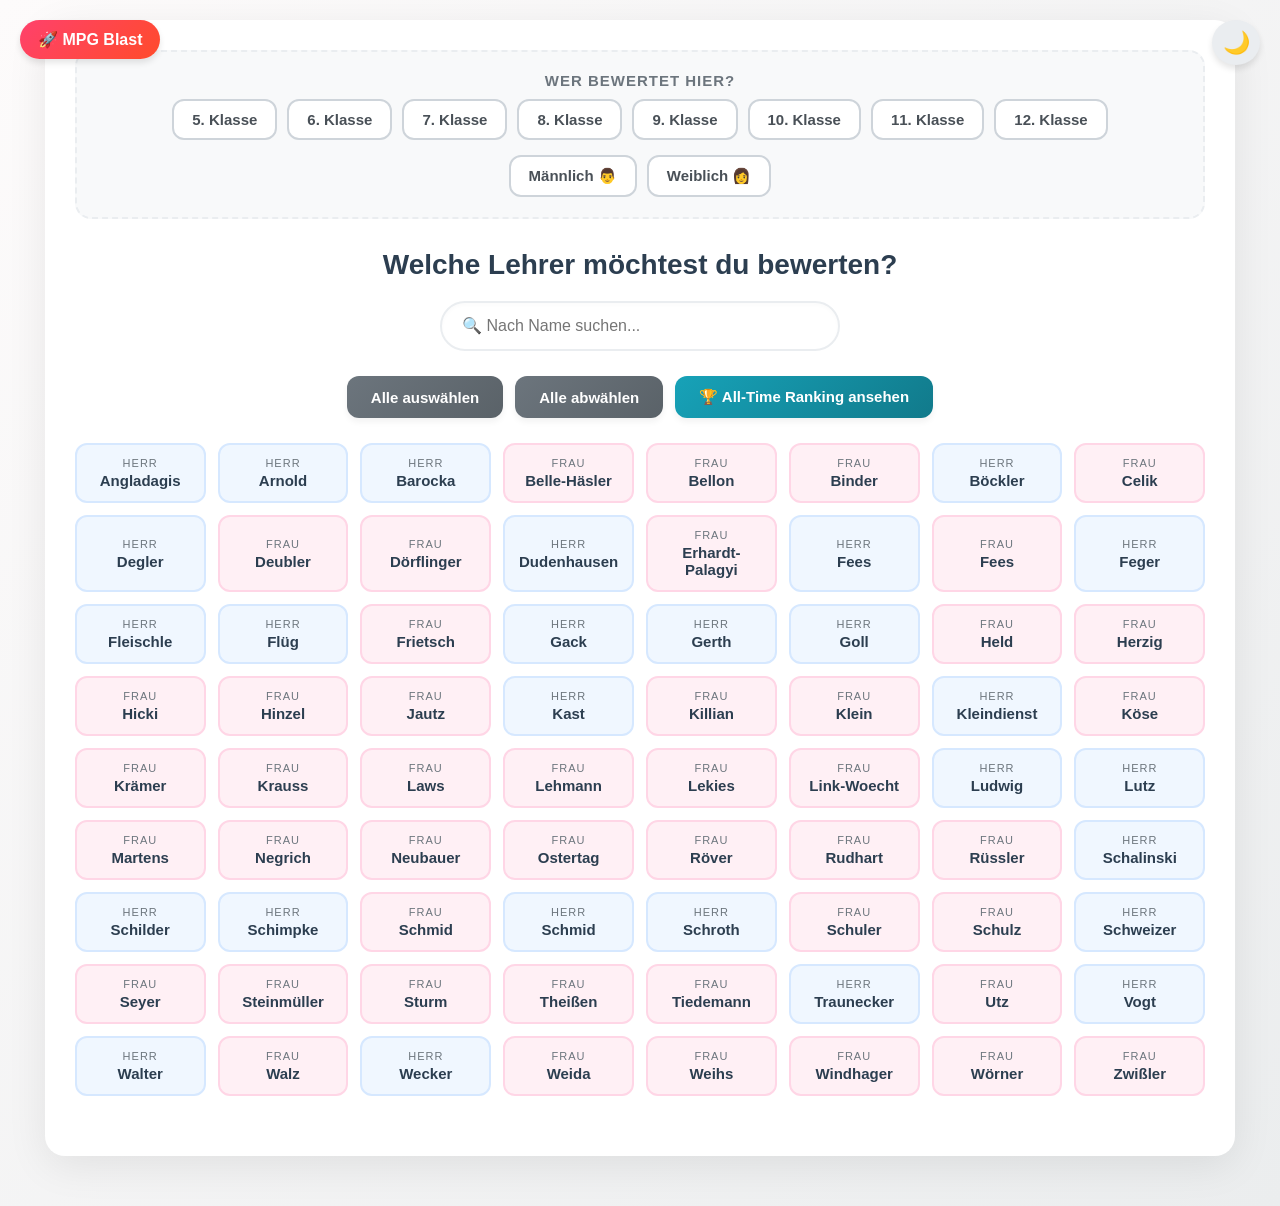
==== commit 6003fb3b: "Update index.html" ====
--- a/index.html
+++ b/index.html
@@ -2,7 +2,7 @@
 <html lang="de">
 <head>
     <meta charset="UTF-8">
-    <meta name="viewport" content="width=device-width, initial-scale=1.0">
+    <meta name="viewport" content="width=device-width, initial-scale=1.0, maximum-scale=1.0, user-scalable=no">
     <title>Lehrerranking MPG</title>
     <style>
         /* Modernes Basis-Design */
@@ -13,7 +13,7 @@
             text-align: center; 
             margin: 0; 
             padding: 20px; 
-            padding-bottom: 60vh; 
+            padding-bottom: 50px; 
             min-height: 100vh;
             transition: background 0.3s, color 0.3s;
         }
@@ -27,6 +27,7 @@
             border-radius: 20px; 
             box-shadow: 0 10px 40px rgba(0,0,0,0.08); 
             position: relative;
+            box-sizing: border-box;
             transition: background 0.3s, box-shadow 0.3s;
         }
 
@@ -132,7 +133,7 @@
         .flash-green { box-shadow: 0 0 35px rgba(40, 167, 69, 0.4) !important; transform: scale(1.03); border-color: #28a745 !important; }
         .vs { font-size: 28px; font-weight: 900; color: #adb5bd; display: flex; align-items: center; padding: 0 10px; transition: color 0.3s;}
         
-        button { padding: 12px 24px; font-size: 15px; font-weight: bold; cursor: pointer; border: none; border-radius: 12px; transition: all 0.2s ease; outline: none; box-shadow: 0 4px 6px rgba(0,0,0,0.05); -webkit-tap-highlight-color: transparent; }
+        button { box-sizing: border-box; padding: 12px 24px; font-size: 15px; font-weight: bold; cursor: pointer; border: none; border-radius: 12px; transition: all 0.2s ease; outline: none; box-shadow: 0 4px 6px rgba(0,0,0,0.05); -webkit-tap-highlight-color: transparent; }
         @media (hover: hover) { button:hover { transform: translateY(-2px); } }
         .btn-vote { background: linear-gradient(135deg, #007bff, #0056b3); color: white; width: 100%; padding: 18px; font-size: 20px; margin-top: auto; border-radius: 14px; }
         @media (hover: hover) { .btn-vote:hover { box-shadow: 0 6px 15px rgba(0,123,255,0.3); } }
@@ -250,13 +251,6 @@
         .results-table tr.rank-row-3 td:first-child { border-left: 6px solid #cd7f32; }
 
         .score-positive { color: #28a745; } .score-negative { color: #dc3545; } .score-neutral { color: #6c757d; }
-
-        @media (max-width: 768px) {
-            .results-table th, .results-table td { padding: 12px 4px; font-size: 13px; }
-            .results-table td.name-col { font-size: 14px; padding-left: 8px;}
-            .results-table tr.rank-row-1 td.name-col { font-size: 15px; }
-            .hide-mobile { display: none; } 
-        }
 
         /* Admin Bereich */
         #admin-screen { display: none; text-align: left; }
@@ -375,6 +369,61 @@
         body.dark-mode .history-item { border-color: #444; }
         body.dark-mode #dark-mode-toggle { background: #2c2c2c; color: #fff; border: 1px solid #555; }
         
+        /* --- MOBILE OPTIMIERUNG --- */
+        @media (max-width: 768px) {
+            body { 
+                padding: 0; 
+                background: #fdfbfb; /* Fallback */
+            }
+            body.dark-mode {
+                background: #1e1e1e;
+            }
+            
+            .container { 
+                width: 100%; 
+                max-width: 100%; 
+                border-radius: 0; 
+                margin: 0; 
+                padding: 70px 15px 30px 15px; /* Platz oben für absolute Buttons */
+                box-shadow: none; 
+                border: none;
+            }
+
+            h2 { font-size: 22px; margin-bottom: 15px; }
+
+            /* Top Buttons neu positioniert */
+            #mpg-blast-link { top: 15px; left: 15px; padding: 8px 14px; font-size: 13px; }
+            #dark-mode-toggle { top: 15px; right: 15px; width: 38px; height: 38px; font-size: 18px; }
+
+            /* Lehrer Auswahl kompakter */
+            .controls { flex-direction: column; width: 100%; gap: 8px; }
+            .controls button { width: 100%; margin: 0; }
+            .teacher-grid { grid-template-columns: repeat(auto-fill, minmax(105px, 1fr)); gap: 8px; }
+            .teacher-item { padding: 10px 5px; }
+            .teacher-lastname { font-size: 13px; }
+
+            /* Duell Arena für kleine Bildschirme gestapelt */
+            .battle-arena { flex-direction: column; gap: 15px; margin-top: 15px; align-items: stretch; }
+            .card { width: 100%; max-width: 100%; padding: 15px; box-sizing: border-box; }
+            
+            .big-name-display { height: auto; min-height: 100px; padding: 15px 10px; margin-bottom: 15px; border-radius: 12px; }
+            .big-name-display .prefix { font-size: 12px; margin-bottom: 3px; }
+            .big-name-display .last-name { font-size: 24px; line-height: 1.2; }
+            
+            .btn-vote { font-size: 18px; padding: 14px; border-radius: 12px; }
+            .vs { font-size: 20px; padding: 5px; margin: -10px auto; z-index: 2; width: 40px; height: 40px; border-radius: 50%; background: #eaedf0; justify-content: center; box-shadow: 0 2px 5px rgba(0,0,0,0.1); }
+            body.dark-mode .vs { background: #2c2c2c; color: #adb5bd; }
+
+            /* Aktionsbuttons unter Duell */
+            .action-buttons { flex-direction: column; gap: 10px; margin-top: 25px; }
+            .action-buttons button { width: 100%; padding: 14px; margin: 0; font-size: 15px; }
+
+            /* Tabelle Mobile */
+            .results-table th, .results-table td { padding: 12px 4px; font-size: 13px; }
+            .results-table td.name-col { font-size: 14px; padding-left: 8px; }
+            .results-table tr.rank-row-1 td.name-col { font-size: 15px; }
+            .hide-mobile { display: none; } 
+        }
     </style>
 </head>
 <body>
